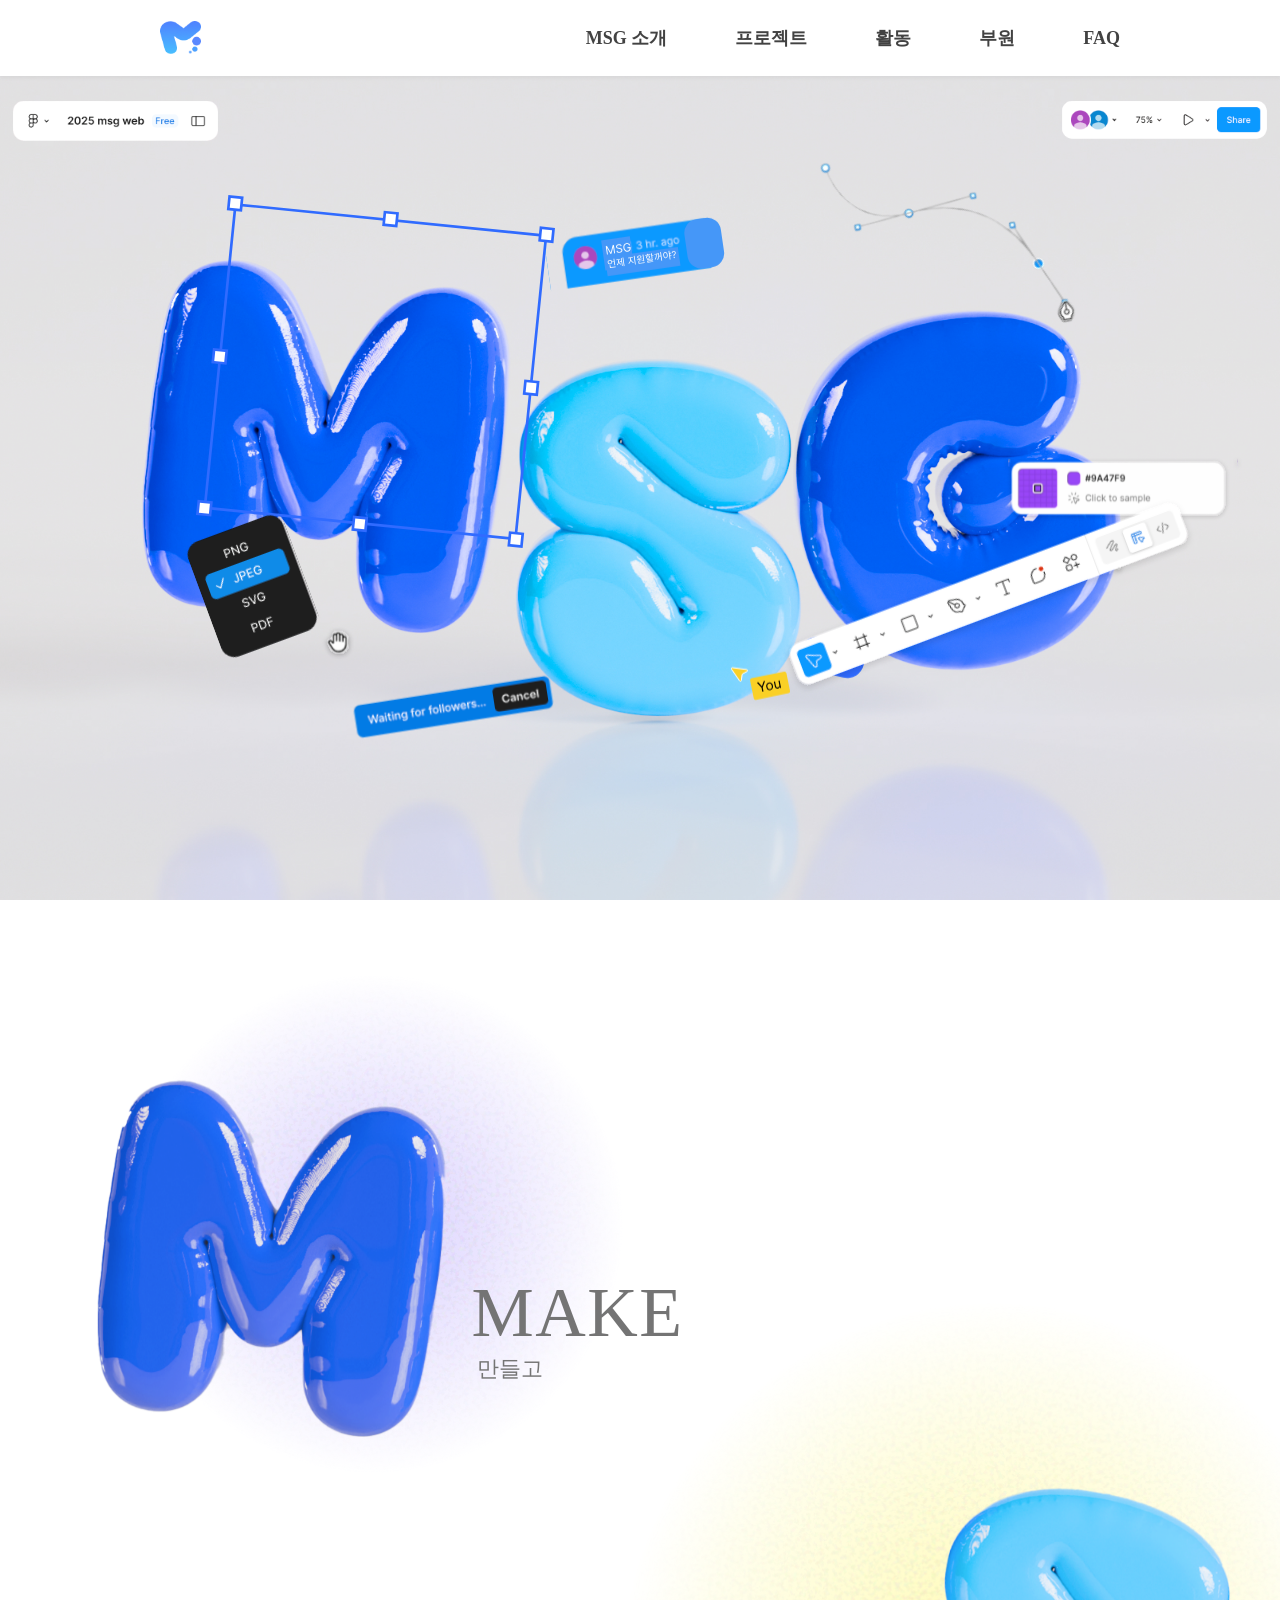
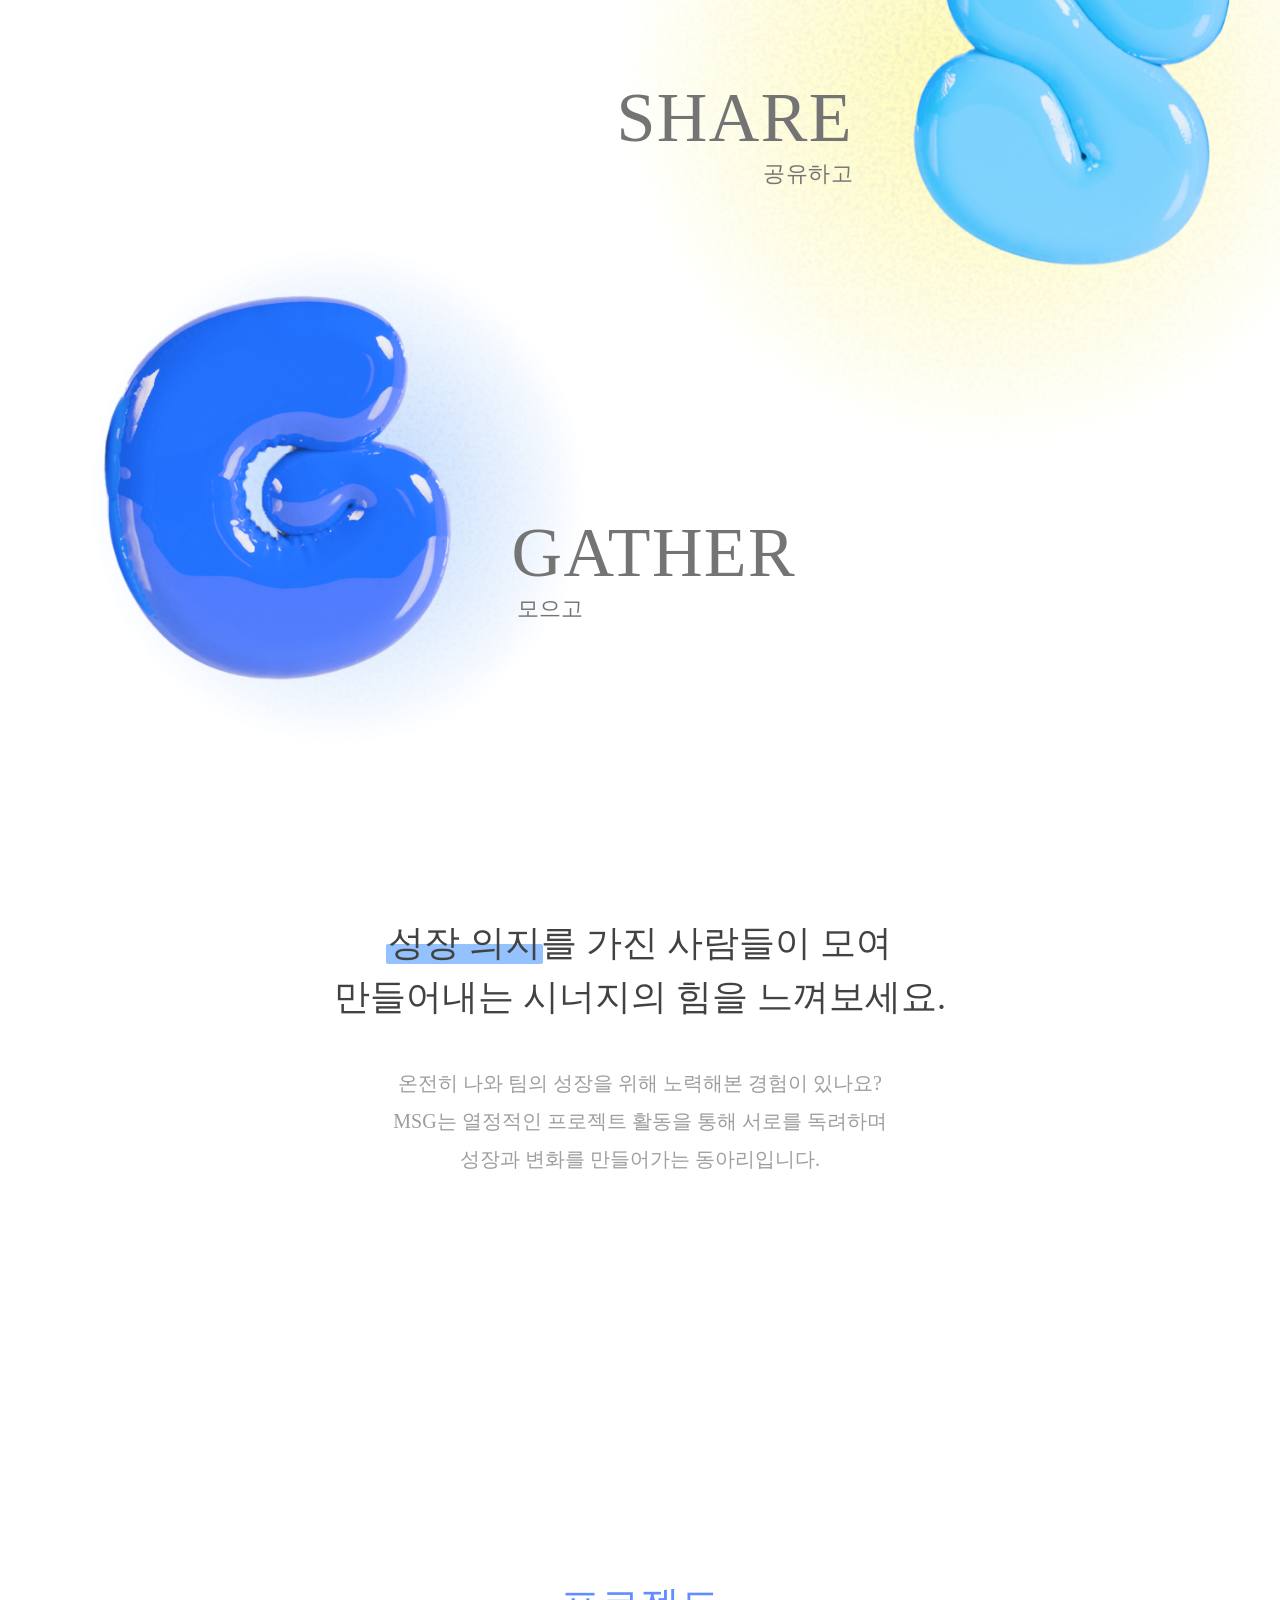
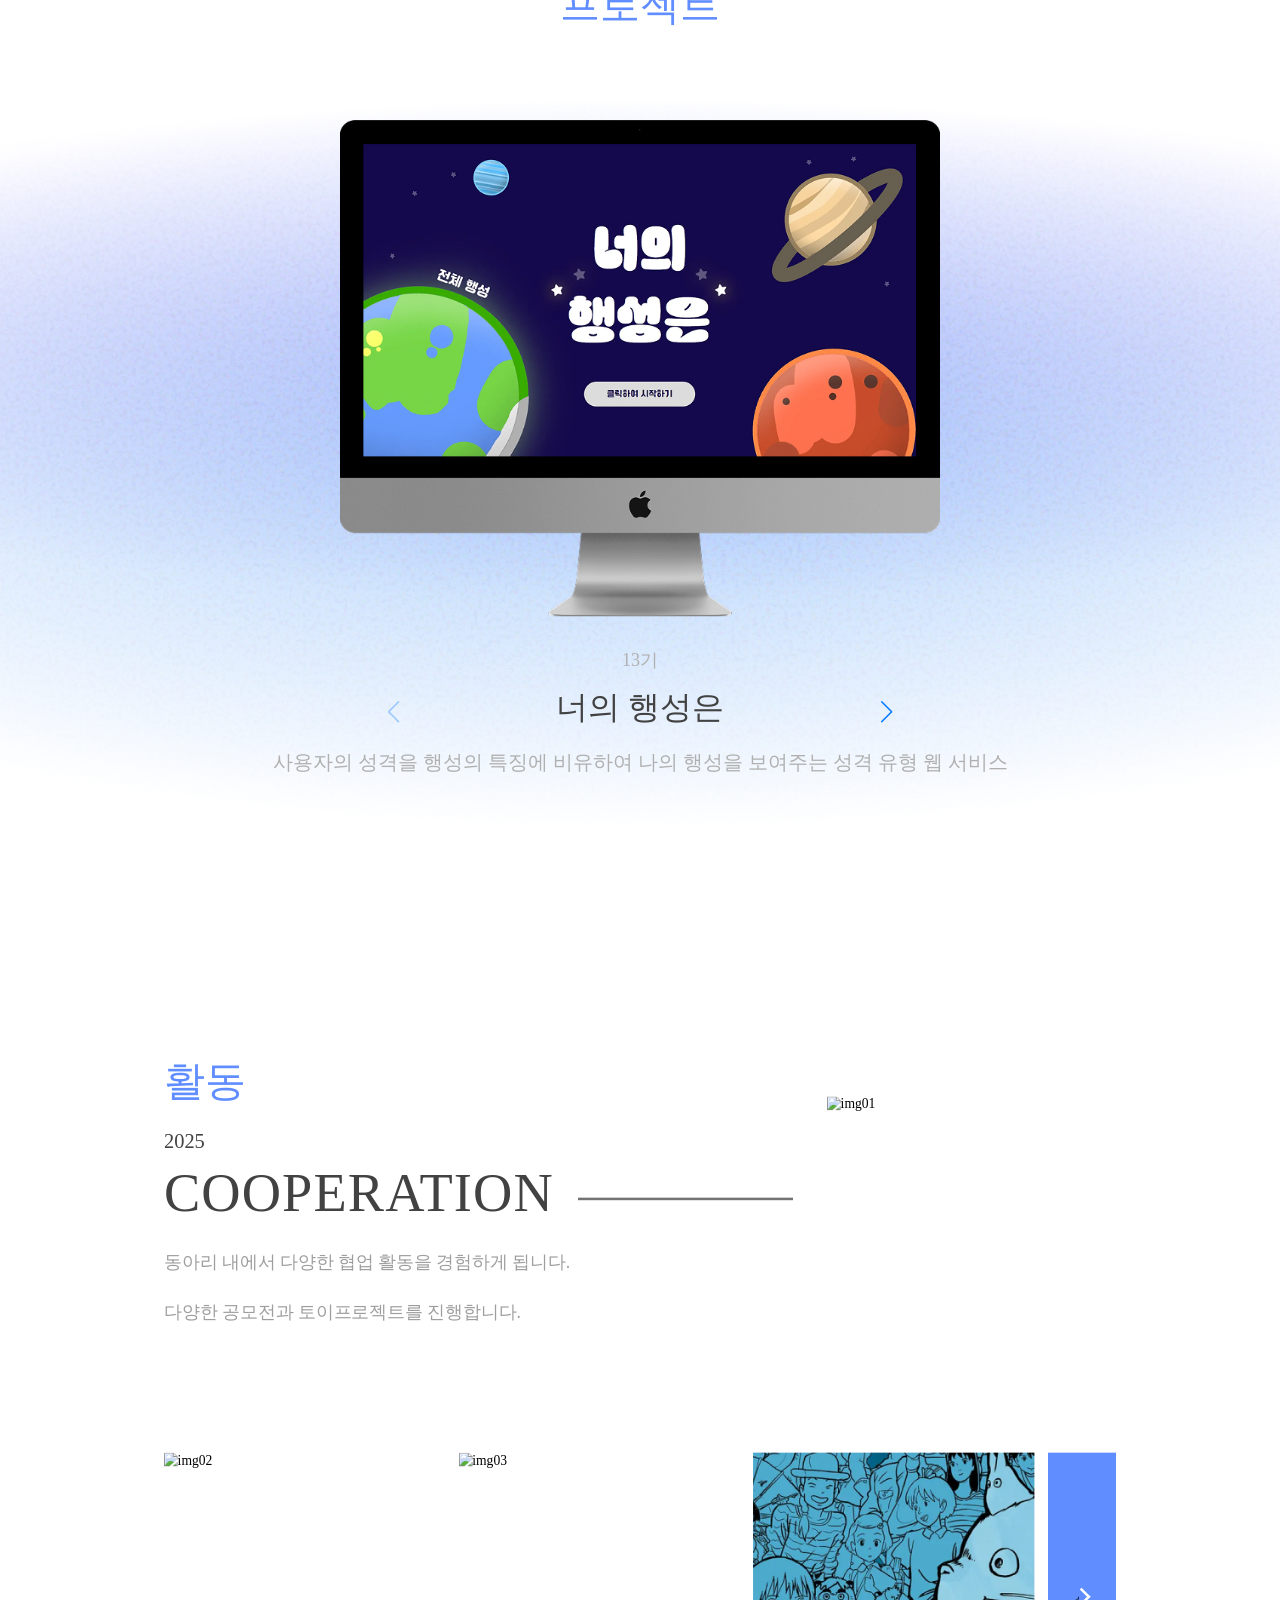
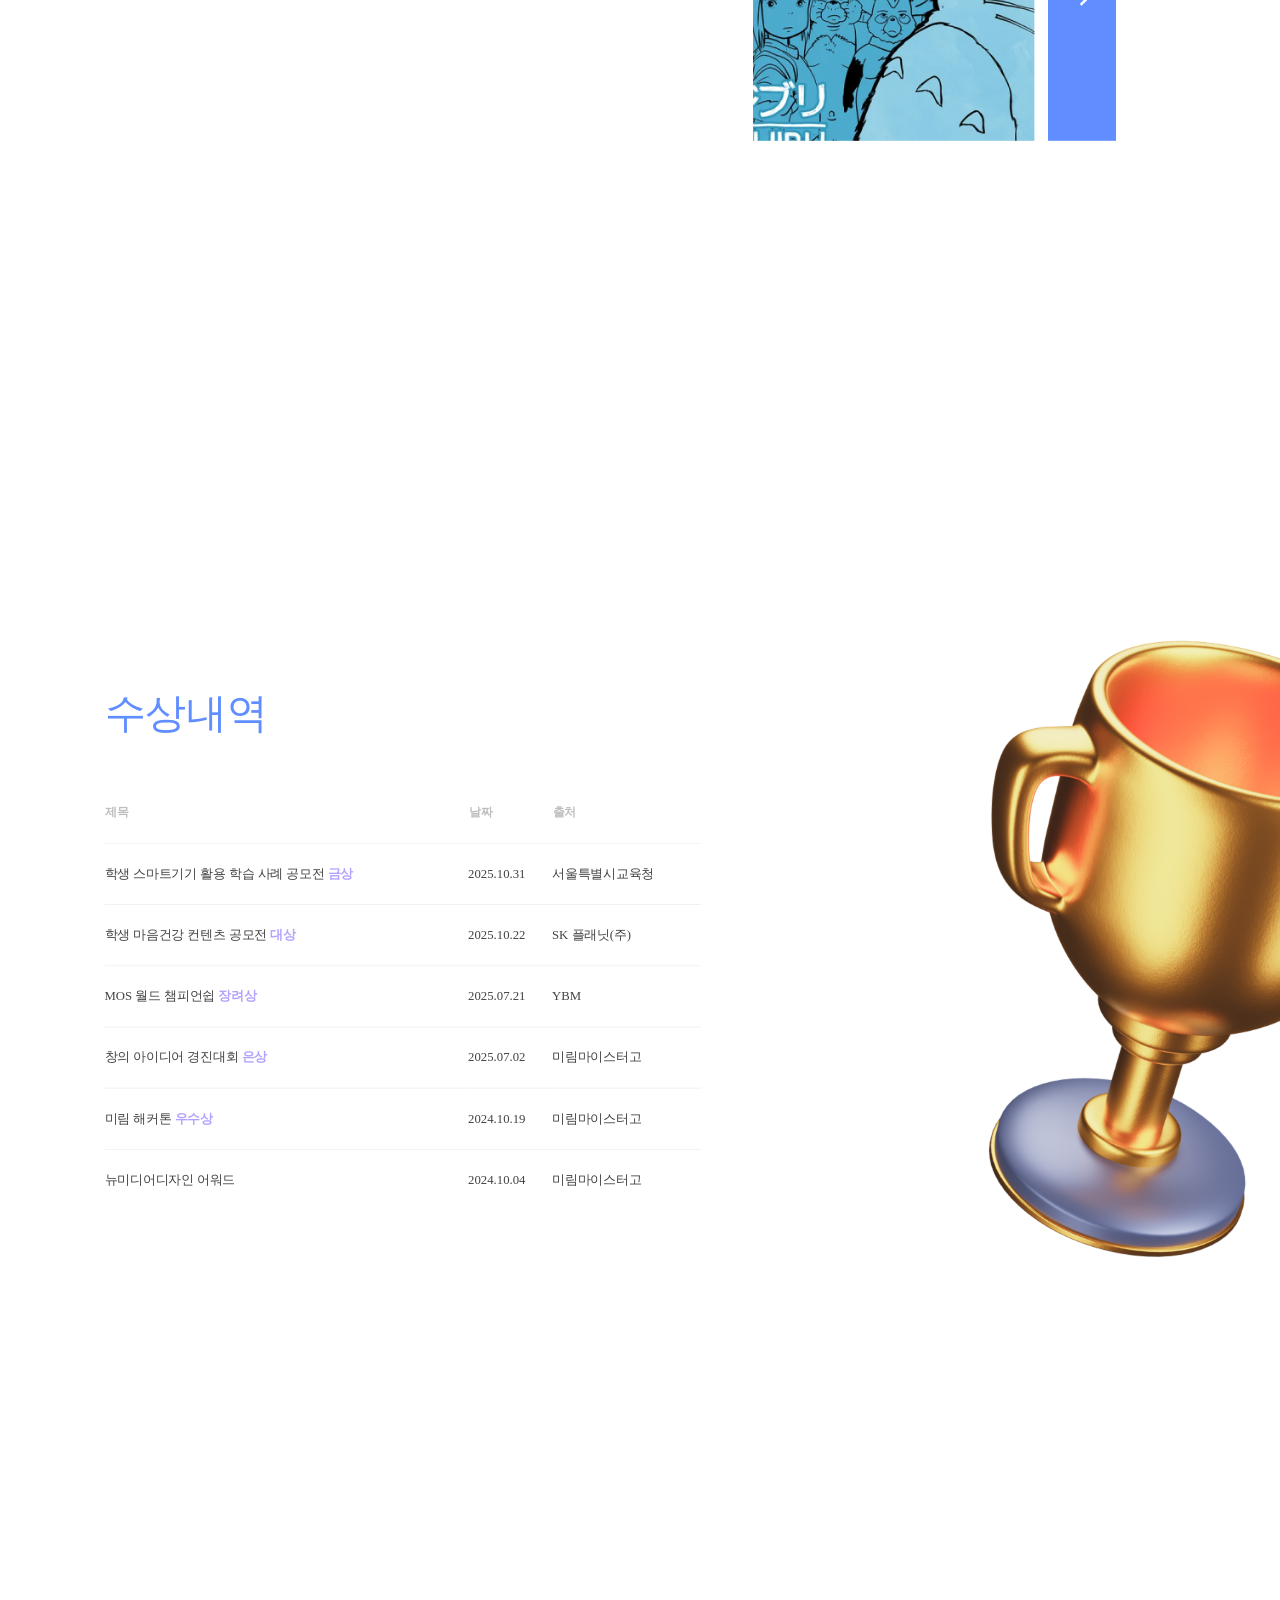
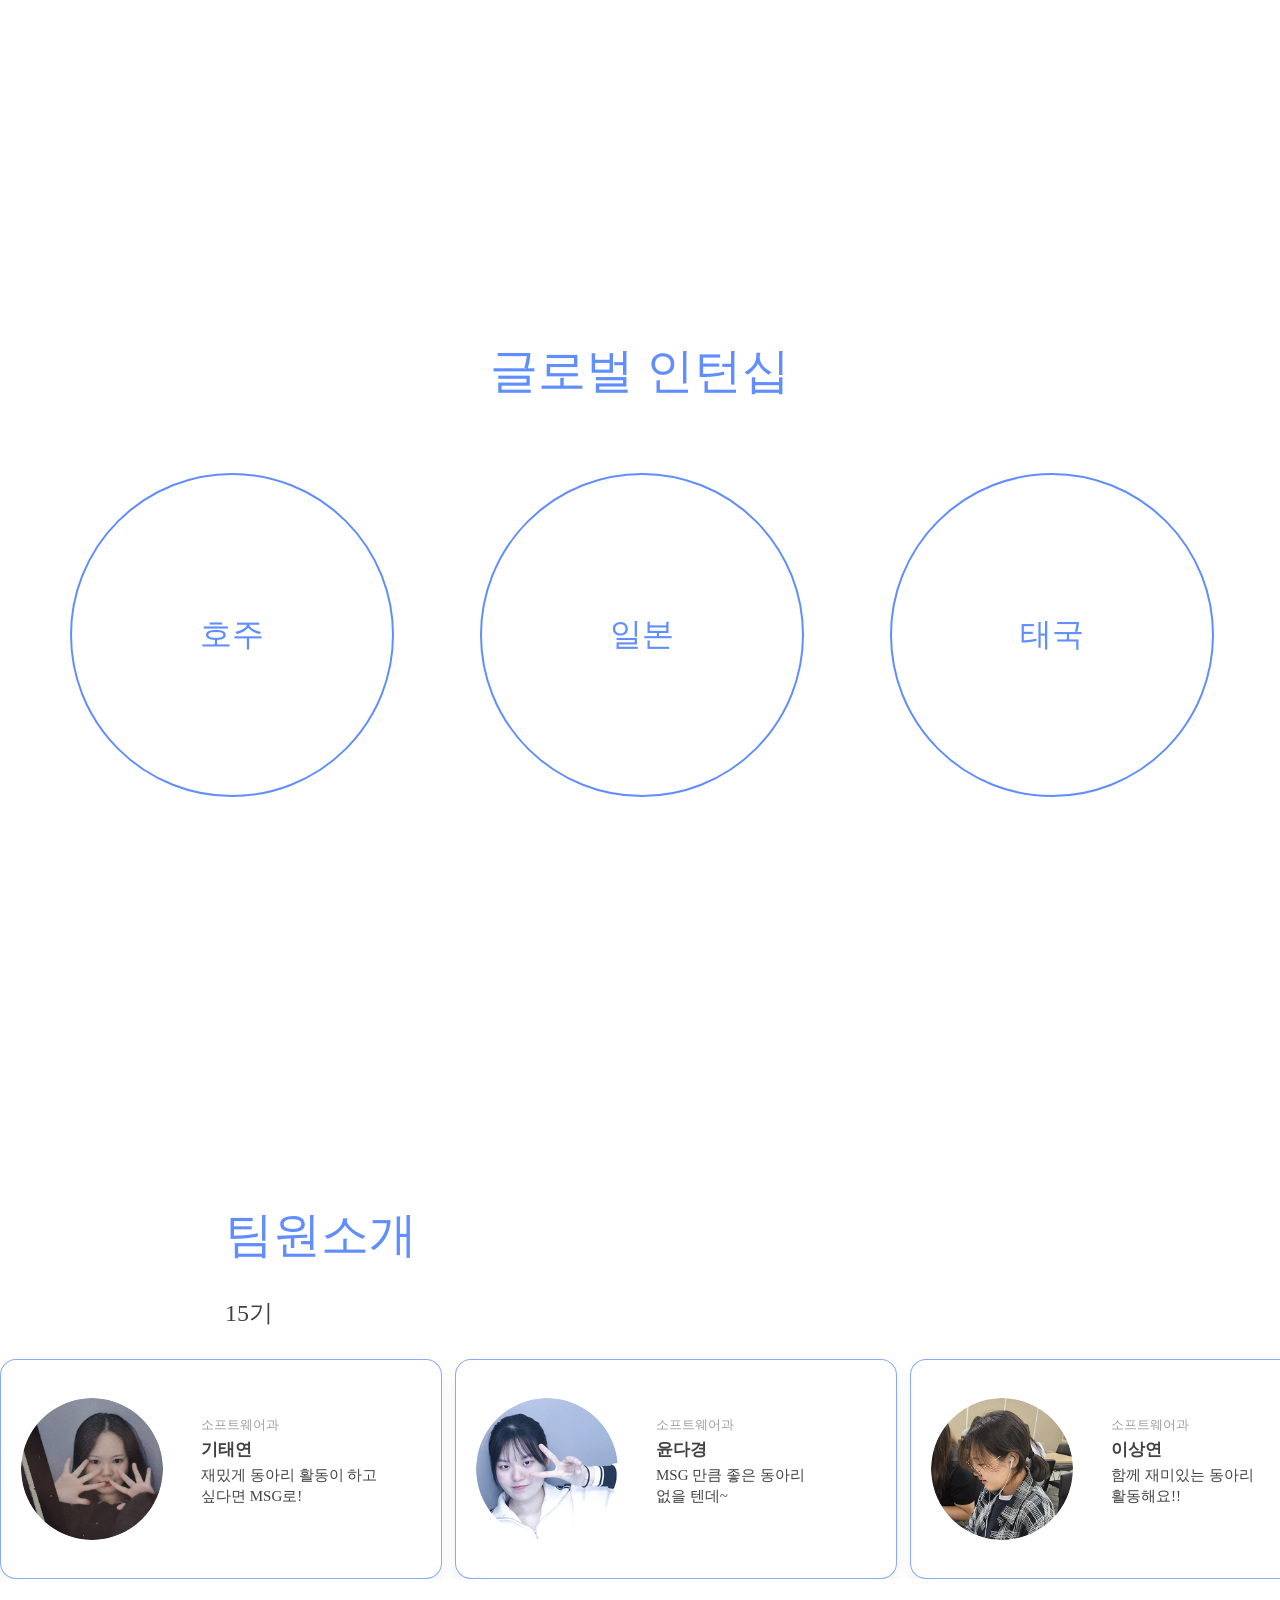
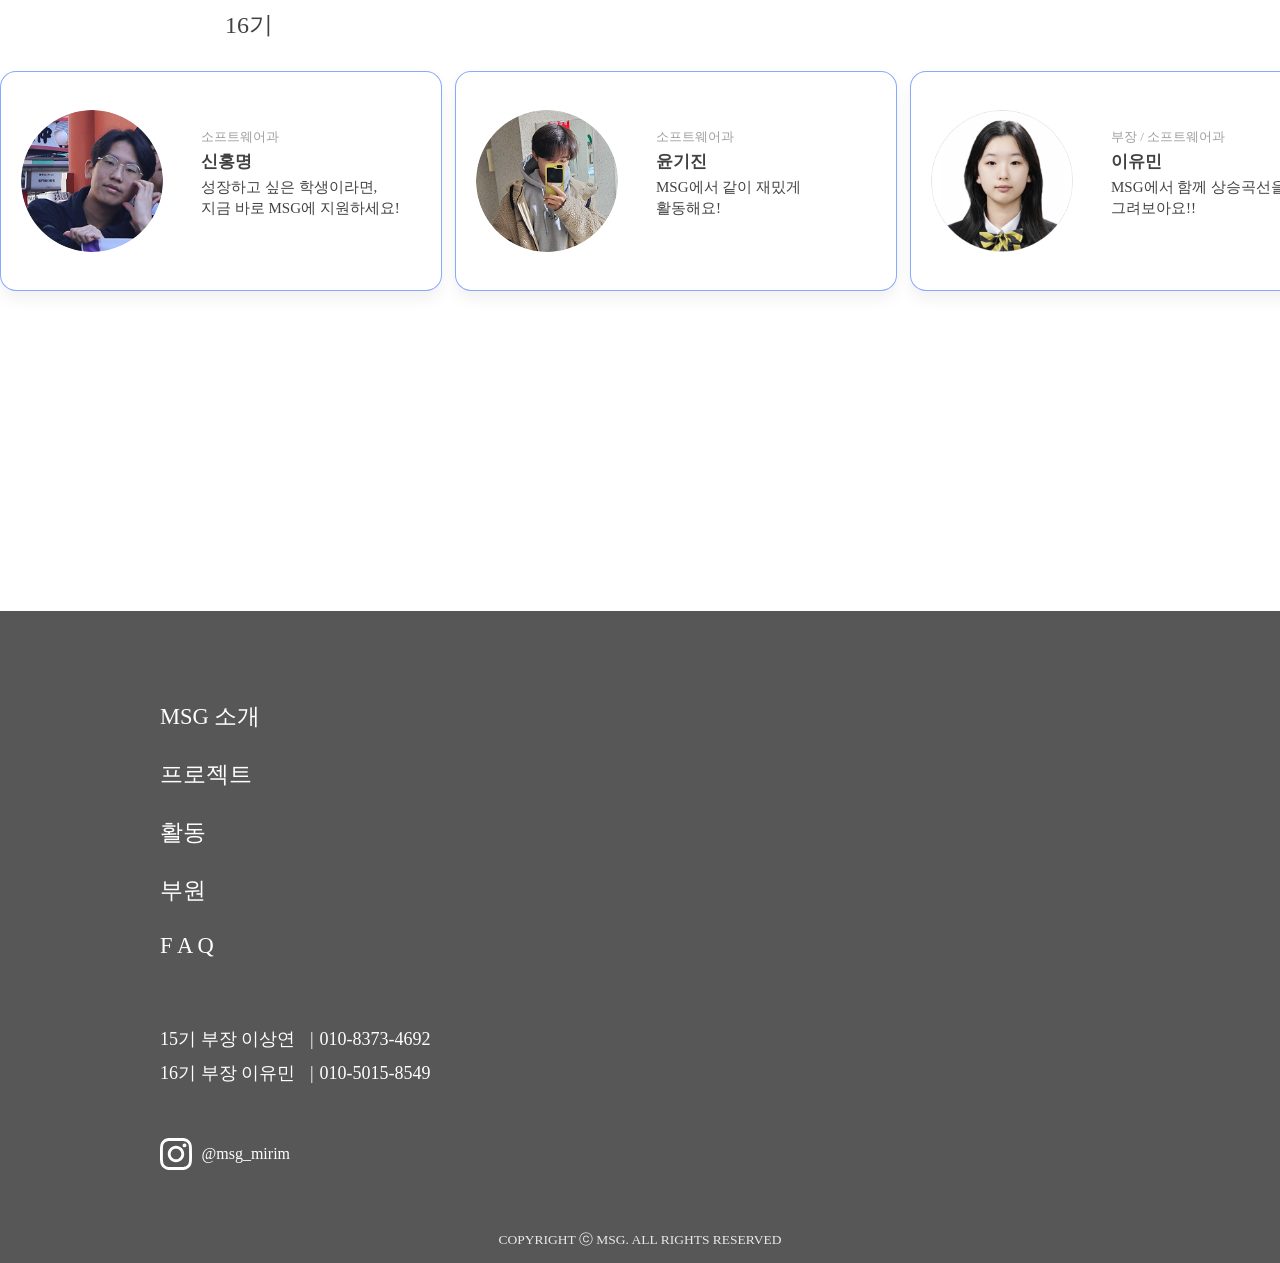
==== index.html @ 33f1981b "이미지 추가" ====
<!DOCTYPE html>
<html lang="ko">
  <head>
    <meta charset="UTF-8" />
    <meta name="viewport" content="width=device-width, initial-scale=1.0" />
    <title>Make Share Gather MSG</title>
    <link rel="shortcut icon" type="image/x-icon" href="./image/logo.svg" />
    <link rel="stylesheet" href="./css/style.css" />
    <link rel="stylesheet" href="./css/index.css" />
    <link rel="stylesheet" href="https://cdn.jsdelivr.net/npm/swiper@11/swiper-bundle.min.css"
/>
  </head>

  <body>
    <!-- header -->
    <header>
      <img src="./image/logo.png" class="header-logo" alt="logo" />

      <button class="menu-toggle">
        <img src="./image/header-button.svg" class="toggle" />
      </button>

      <nav class="nav-menu">
  <ul>
    <li>
      <a href="./index.html" class="header-menu" id="nav-logo-text">MSG 소개</a>
      <a href="#section-project" class="header-menu" id="nav-project">프로젝트</a>
      <a href="#section-activity" class="header-menu" id="nav-activity">활동</a>
      <a href="#section-member" class="header-menu" id="nav-member">부원</a>
      <a href="./FAQ.html" class="header-menu">FAQ</a>
    </li>
  </ul>
</nav>
    </header>

    <div class="menu-page">
      <div class="menu-header" onclick="navigateToPage()">
      <a href="./index.html"><img src="./image/logo.png" class="header-logo" alt="logo" /></a>
      </div>

      <div class="menu-content">
        <a href="./index.html" class="menu-item">MSG 소개</a>
        <a href="#section-project" class="menu-item">프로젝트</a>
        <a href="#section-activity" class="menu-item">활동</a>
        <a href="#section-member" class="menu-item">부원</a>
        <a href="./FAQ.html" class="menu-item">FAQ</a>
      </div>

      <div class="menu-footer">
        <div class="support-link" onclick="goToPage()">
          <img src="./image/logo.svg" alt="logo" />
          <p>지원하러 가기</p>
        </div>
      </div>
    </div>

    <!-- <button class="floating" onclick="goToPage()">
      <p>지원하기</p>
    </button> -->

    <main class="main">
      <div class="content-banner">
        <img
          src="./image/index/content-banner.jpg"
          class="banner-img"
          alt="content-banner"
        />
        <img
          src="./image/index/wave1.svg"
          class="banner-04"
          alt="banner-deco"
        />
        <img
          src="./image/index/wave2.svg"
          class="banner-02"
          alt="banner-deco"
        />
        <img
          src="./image/index/wave3.svg"
          class="banner-03"
          alt="banner-deco"
        />

        <img
          src="./image/index/banner-deco-01.svg"
          class="banner-01"
          alt="banner-deco"
        />

        <img
          src="./image/index/banner-deco-06.svg"
          class="banner-06"
          alt="banner-deco"
        />

        <img
          src="./image/index/banner-deco-12.svg"
          class="banner-12"
          alt="banner-deco"
        />
        <img
          src="./image/index/banner-deco-13.svg"
          class="banner-13"
          alt="banner-deco"
        />


        <!-- <img
          src="./image/index/banner-deco-02.png"
          class="banner-02"
          alt="banner-deco"
        />
        <img
          src="./image/index/banner-deco-03.png"
          class="banner-03"
          alt="banner-deco"
        />
        <img
          src="./image/index/banner-deco-04.png"
          class="banner-04"
          alt="banner-deco"
        />
        <img
          src="./image/index/banner-deco-05.png"
          class="banner-05"
          alt="banner-deco"
        />
        <img
          src="./image/index/banner-deco-09.png"
          class="banner-09"
          alt="banner-deco"
        />
        <img
          src="./image/index/banner-deco-10.png"
          class="banner-10"
          alt="banner-deco"
        />
        <img
          src="./image/index/banner-deco-11.png"
          class="banner-11"
          alt="banner-deco"
        /> -->
      </div>
    </main>

    <section class="content-about">
      <div class="about-inner">
        <!-- M — MAKE -->
        <div class="about-item about-item--make">
          <div class="about-circle"></div>
          <div class="about-logo">
            <img src="./image/index/logo-deco-01.png" alt="M" />
          </div>
          <div class="about-text">
            <span class="word-en">MAKE</span>
            <span class="word-ko">만들고</span>
          </div>
        </div>

        <!-- S — SHARE -->
        <div class="about-item about-item--share">
          <div class="about-circle"></div>
          <div class="about-text">
            <span class="word-en">SHARE</span>
            <span class="word-ko">공유하고</span>
          </div>
          <div class="about-logo">
            <img src="./image/index/logo-deco-02.png" alt="S" />
          </div>
        </div>

        <!-- G — GATHER -->
        <div class="about-item about-item--gather">
          <div class="about-circle"></div>
          <div class="about-logo">
            <img src="./image/index/logo-deco-03.png" alt="G" />
          </div>
          <div class="about-text">
            <span class="word-en">GATHER</span>
            <span class="word-ko">모으고</span>
          </div>
        </div>
      </div>
    </section>

    <div class="content-desc">
      <h2>
        <span class="highlight">성장 의지</span>를 가진 사람들이 모여<br />
        만들어내는 시너지의 힘을 느껴보세요.
      </h2>
    
      <p>
        온전히 나와 팀의 성장을 위해 노력해본 경험이 있나요?<br />
        MSG는 열정적인 프로젝트 활동을 통해 서로를 독려하며<br />
        성장과 변화를 만들어가는 동아리입니다.
      </p>
    </div>

    <div class="project-section" id="section-project">

      <div class="project-title">프로젝트</div>
    
      <div class="swiper mySwiper">
    
        <div class="swiper-wrapper">
    
          <!-- 13 -->
          <div class="swiper-slide">
            <img class="img-main" src="./image/project/project13.png">
            <img class="img-side" src="./image/project/13.png">
    
            <div class="swiper-content">
              <div class="slide-grade">13기</div>

              <div class="slide-title">너의 행성은</div>

              <div class="slide-content">
                사용자의 성격을 행성의 특징에 비유하여 나의 행성을 보여주는 성격 유형 웹 서비스
              </div>
            </div>
          </div>

          <!-- 14 -->
          <div class="swiper-slide">
            <img class="img-main" src="./image/project/project14.png">
            <img class="img-side" src="./image/project/14.png">
    
            <div class="swiper-content">
              <div class="slide-grade">14기</div>
              <div class="slide-title">난 너 없이</div>
              <div class="slide-content">
                환승연애 등장인물로 알아보는 나의 연애 유형테스트
              </div>
            </div>
          </div>
    
          <!-- 15 -->
          <div class="swiper-slide">
            <img class="img-main" src="./image/project/project15.png">
            <img class="img-side" src="./image/project/15.png">
    
            <div class="swiper-content">
              <div class="slide-grade">15기</div>

              <div class="slide-title">그대들 어떤 캐릭터처럼 살 것인가</div>

              <div class="slide-content">
                지브리 등장인물로 알아보는 나의 성격유형테스트
              </div>
            </div>
          </div>
    
        </div>
    
        <div class="swiper-button-prev"></div>
        <div class="swiper-button-next"></div>
    
      </div>  
    </div>

    <section class="activity" id="section-activity">
      <div class="activity_wrap">
    
        <!-- LEFT TEXT -->
        <div class="activity_left">
          <div class="activity_label">활동</div>
    
          <div class="activity_year">2025</div>
    
          <div class="activity_titleRow">
            <h2 class="activity_title">IT SHOW</h2>
            <div class="activity_line"></div>
          </div>
    
          <div class="activity_sub">
          </div>
          <div class="activity_desc">
          </div>
        </div>
        <div class="activity_top">
          <img src="" alt="img01" />
        </div>

        <div class="activity_bottom">
          <div class="activity_image1">
            <img src="" alt="img02" />
          </div>
    
          <div class="activity_image2">
            <img src="" alt="img03" />
          </div>
    
          <div class="activity_image3">
            <img src="" alt="img04" />
          </div>

          <button class="activity_next" type="button" aria-label="다음">
            <span class="activity_arrow"></span>
          </button>
        </div>
      </div>
    </section>

    <section class="award-section">
      <div class="award-wrap">
    
        <div class="award-left">
          <div class="reward-title">수상내역</div>
  
          <div class="reward-scrollArea">
            <table class="reward-list">
              <thead>
                <tr>
                  <th>제목</th>
                  <th>날짜</th>
                  <th>출처</th>
                </tr>
              </thead>
              <tbody id="awardTable"></tbody>
            </table>
          </div>
        </div>
    
        <div class="award-right">
          <img class="award-trophy" src="./image/activity/throphy.png" alt="trophy" />
        </div>
    
      </div>
    </section>
    
    <h2 class="global-title">글로벌 인턴십</h2>
    
      <div class="global-row">

        <div class="global-card">
          <div class="global-circle">
            <div class="circle-front">호주</div>
    
            <div class="circle-back">
              <div class="back-small">글로벌 인턴십</div>
              <div class="back-country">호주</div>
              <div class="back-names">
                15기_이상연<br>
                14기_양혜원, 장하영, 탁경민
              </div>
            </div>
          </div>
        </div>

        <div class="global-card">
          <div class="global-circle">
            <div class="circle-front">일본</div>
    
            <div class="circle-back">
              <div class="back-small">글로벌 인턴십</div>
              <div class="back-country">일본</div>
              <div class="back-names">
                15기_주다인
              </div>
            </div>
          </div>
        </div>

        <div class="global-card">
          <div class="global-circle">
            <div class="circle-front">태국</div>
    
            <div class="circle-back">
              <div class="back-small">글로벌 인턴십</div>
              <div class="back-country">태국</div>
              <div class="back-names">
                15기_윤다경, 이상연<br>
                14기_양혜원, 장하영, 탁경민
              </div>
            </div>
          </div>
        </div>
      </div>
    </div>

    <section class="member" id="section-member">
      <h2 class="member-title">팀원소개</h2>
    
      <p class="member-grade">15기</p>

      <div class="member-marquee member-marquee--row1">
        <div class="member-track">
          <article class="member-15th">
            <img class="member-photo" src="./image/member/member01.png" alt="member01" />
            <div class="member-info">
              <div class="member-role">소프트웨어과</div>
              <div class="member-name">기태연</div>
              <p class="member-desc">재밌게 동아리 활동이 하고<br> 싶다면 MSG로!</p>
            </div>
          </article>
    
          <article class="member-15th">
            <img class="member-photo" src="./image/member/member02.png" alt="member02" />
            <div class="member-info">
              <div class="member-role">소프트웨어과</div>
              <div class="member-name">윤다경</div>
              <p class="member-desc">MSG 만큼 좋은 동아리<br> 없을 텐데~</p>
            </div>
          </article>
    
          <article class="member-15th">
            <img class="member-photo" src="./image/member/member03.png" alt="member03" />
            <div class="member-info">
              <div class="member-role">소프트웨어과</div>
              <div class="member-name">이상연</div>
              <p class="member-desc">함께 재미있는 동아리<br> 활동해요!!</p>
            </div>
          </article>
    
          <article class="member-15th">
            <img class="member-photo" src="./image/member/member04.png" alt="member04" />
            <div class="member-info">
              <div class="member-role">소프트웨어과</div>
              <div class="member-name">장시후</div>
              <p class="member-desc">처음이라 막막하다면 와서<br> 같이 동아리 활동합시다</p>
            </div>
          </article>
    
          <article class="member-15th">
            <img class="member-photo" src="./image/member/member05.png" alt="member05" />
            <div class="member-info">
              <div class="member-role">디자인과</div>
              <div class="member-name">주다인</div>
              <p class="member-desc">혼자보단 같이하는게<br> 더 좋잖아요 기다리고있어요</p>
            </div>
          </article>
    
          <article class="member-15th">
            <img class="member-photo" src="./image/member/member06.png" alt="member06" />
            <div class="member-info">
              <div class="member-role">디자인과</div>
              <div class="member-name">이수현</div>
              <p class="member-desc">M : 멋지고 <br> S : 세련되고</p>
              <p class="member-desc">G : 고급진 시간을 보내봐요!</p>
            </div>
          </article>
        </div>
      </div>
    
      <p class="member-grade">16기</p>

      <div class="member-marquee member-marquee--row2">
        <div class="member-track">
          <article class="member-16th">
            <img class="member-photo" src="./image/member/member07.png" alt="member07" />
            <div class="member-info">
              <div class="member-role">소프트웨어과</div>
              <div class="member-name">신홍명</div>
              <p class="member-desc">성장하고 싶은 학생이라면,<br> 지금 바로 MSG에 지원하세요!</p>
            </div>
          </article>

          <article class="member-16th">
            <img class="member-photo" src="./image/member/member08.png" alt="member08" />
            <div class="member-info">
              <div class="member-role">소프트웨어과</div>
              <div class="member-name">윤기진</div>
              <p class="member-desc">MSG에서 같이 재밌게<br> 활동해요!</p>
            </div>
          </article>
    
          <article class="member-16th">
            <img class="member-photo" src="./image/member/member09.png" alt="member09" />
            <div class="member-info">
              <div class="member-role">부장 / 소프트웨어과</div>
              <div class="member-name">이유민</div>
              <p class="member-desc">MSG에서 함께 상승곡선을<br> 그려보아요!!</p>
            </div>
          </article>
    
          <article class="member-16th">
            <img class="member-photo" src="./image/member/member10.png" alt="member10" />
            <div class="member-info">
              <div class="member-role">차장 / 디자인과</div>
              <div class="member-name">강지윤</div>
              <p class="member-desc">학교생활의 꽃은 동아리죠~<br> 저희랑 같이 성장하고 재밌게</p>
              <p class="member-desc">활동 하실분~?</p>
            </div>
          </article>
    
          <article class="member-16th">
            <img class="member-photo" src="./image/member/member11.png" alt="member11" />
            <div class="member-info">
              <div class="member-role">디자인과</div>
              <div class="member-name">이연경</div>
              <p class="member-desc">같이 재밌게 놀면서<br> 활동할 사람??</p>
            </div>
          </article>
        </div>
      </div>  
    </section>
    <!-- footer -->
    <footer>
      <div class="footer-menu">
        <ul>
          <li>
            <a href="./index.html" class="footer-menu-item">MSG 소개</a>
            <a href="./project.html" class="footer-menu-item">프로젝트</a>
            <a href="./activity.html" class="footer-menu-item">활동</a>
            <a href="./member.html" class="footer-menu-item">부원</a>
            <a href="./FAQ.html" class="footer-menu-item">F A Q</a>
          </li>
        </ul>
      </div>
      <div class="footer-connect">
        <a class="president" href="https://www.instagram.com/slee_0115/"
          >15기 부장 이상연</a
        >010-8373-4692
        <br />
        <a class="president" href="https://www.instagram.com/minn__nnii/"
          >16기 부장 이유민</a
        >010-5015-8549
      </div>
      <div class="footer-instagram">
        <img src="./image/instagram.svg" alt="인스타그램" />
        <a href="https://www.instagram.com/msg_mirim/">@msg_mirim</a>
      </div>
      <div class="footer-copyright">COPYRIGHT ⓒ MSG. ALL RIGHTS RESERVED</div>
    </footer>

    <script src="https://cdn.jsdelivr.net/npm/swiper@11/swiper-bundle.min.js"></script>
    <script src="./js/index.js"></script>
    <script src="./js/site-nav.js"></script>
  </body>
</html>
---- css/style.css ----
/* 모두가 공통으로 import 해야하는 기초 세팅 파일 */

@import url('font.css');

:root {
    /* 변수를 사용할 때는 var(--main-color); 이렇게 사용 */
    --main-font: 'Pretendard';
    --main-font-weight: 400;

    --main-color-01: #608DFF;
    --main-color-02: #4BA2FF;
    --main-color-03: #47BEFF;

    --black-color-01: #424242;
    --black-color-02: #575757;
    --gray-color-01: #747474;
    --gray-color-02: #9E9E9E;
    --gray-color-03: #C4C4C4;

    /* 헤더 높이 */
    --header-height: 8.43vh;

    /* 기본 한 페이지 높이 */
    --page-height: calc(100vh - var(--header-height));
    
    /* 헤더 요소 크기 */
    --header-logo-width: 4.5vh;
    --header-font-size: 2vh;

    /* 기본 패딩 크기 */
    --basic-padding: 12.5vw;
    --mobile-padding: 10vw
}

* {
    margin: 0;
    padding: 0;
    /* 폰트 전역설정 완료 */
    font-family: var(--main-font);
    font-weight: var(--main-font-weight);
}

body {
    min-height: 100vh;
    padding-top: var(--header-height);
    font-family: var(--main-font);
    font-weight: var(--main-font-weight);
}  

a { 
    color: #fff;
    font-weight: 500;
    text-decoration-line: none; 
}
li { list-style: none; }

/* header */
header {
    position: fixed;
    top: 0; left: 0; right: 0;
    height: var(--header-height);
    display: flex;
    align-items: center;
    justify-content: space-between;
    padding: 0 var(--basic-padding);
    background-color: #fff;
    box-shadow: 0 2px 3px rgba(117, 117, 117, 0.08);
    z-index: 55;
}

header .header-logo { width: var(--header-logo-width); }

header .header-menu {
    color: var(--black-color-01);
    font-size: var(--header-font-size);
    font-weight: 600;
    margin-left: 5vw;
}
header ul>li>a:hover {
    color: var(--main-color-01);
    font-weight: 700;
}

.menu-toggle {
    display: none;
    background: none;
    border: none;
    cursor: pointer;
    width: 4vh;
}
.toggle {
    display: block;
    width: 4vh;
}

/* 메뉴 페이지 */
.menu-page {
    position: fixed;
    top: 0;
    right: -100%;
    width: 100%;    height: 100%;
    background-color: white;
    transition: right 0.4s ease;
    z-index: 60;
    display: flex;
    flex-direction: column;
    text-align: center;
    padding-top: 3vh;
}
.menu-page.active {
    right: 0;
}

.menu-header { margin: 10vh 0; }
.menu-header img { width: 19vh; }

.menu-item {
    display: block;
    color: var(--black-color-01);
    font-size: 3vh;
    font-weight: 500;
    padding: 2vh;
}

.menu-footer {
    display: flex;
    justify-content: center;
    margin: 3vh;
}
.support-link {
    border: 2px solid #fff;
    border-radius: 50px;
    box-shadow: 1px 3px rgba(117, 117, 117, 0.08);

    display: flex;
    align-items: center;
    justify-content: space-between;
    padding: 2.5vh 4vh;
}
.support-link img {
    width: 4vh;
    margin-right: 3vw;
}
.support-link p {
    color: var(--main-color-01);
    font-size: 2.2vh;
    font-weight: 500;
}

/* footer */
footer {
    color: #fff;
    background-color: var(--black-color-02);
    padding: 0 var(--basic-padding);
}

.footer-menu { padding: 7vh 0; }
.footer-menu a {
    display: block;
    margin-top: 3vh;
    font-size: 2.5vh;
}

.footer-connect { font-size: 2vh; }
.footer-connect .president {
    display: inline-block;
    margin: 5px 0;
}
.footer-connect .president::after {
    content: '|';
    padding: 0 6px 0 15px;
}

.footer-instagram {
    display: flex;
    align-items: center;
    margin: 3em 0;
}
.footer-instagram img {
    width: 3.5vh;
    margin-right: 10px;
}

.footer-copyright {
    font-size: 1.5vh;
    text-align: center;
    padding: 1em 0;
    opacity: 0.87;
}

/* floating button */
.floating {
    position: fixed;
    top: 20vh;  right: 12vh;
    border: 2px solid #fff;
    border-radius: 50px;
    box-shadow: 0 2px rgba(117, 117, 117, 0.08);
    background-color: rgba(255, 255, 255, 0.5);

    display: flex;
    align-items: center;
    justify-content: space-between;
    padding: 2.3vh 1.2vw;
    z-index: 50;

    /* 기존 깜빡임 애니메이션 제거: 호버 시에만 색 변화가 일어나도록 수정 */
    animation: none;

    cursor: pointer;
}
.floating-logo {
    width: 1.5vw;
    margin-right: 0.6vw;
}
.floating p {
    color: var(--main-color-01);
    font-size: 0.9vw;
    font-weight: 500;
}
.bg-wrapper { 
    position: absolute; 
    top: 0;
    left: 0; 
    width: 100%; 
    height: 100%; 
    z-index: 1; 
    overflow: hidden; 
} 

@keyframes blink {
    0% {
        opacity: 1;
    }
    50% {
        opacity: 0.6;
    }
    100% {
        opacity: 1;
    }
}

/* 태블릿 및 모바일 버전 */
@media screen and (max-width: 768px) {
    .nav-menu {
        display: none;
    }
    .menu-toggle {
        display: block;
    }

    .floating {
        display: none;
    }

    a { font-weight: 400; }

    .footer-menu { padding: 3vh 0; }
    .footer-menu a {
        font-size: 2vh;
        margin-top: 1.5vh;
    }
    .footer-connect { font-size: 1.4vh; }
    .footer-connect .president::after { 
        padding: 0 6px 0 10px; 
    }
    .footer-instagram { 
        font-size: 1.5vh;
        margin: 3vh 0; 
    }
    .footer-instagram img { 
        width: 2vh;
        margin-right: 1.5vw;
    }
    .footer-copyright { font-size: 1vh; }
}
---- css/index.css ----
.main {
    min-height: 100vh;
    padding: 0 var(--basic-padding);
    overflow-x: hidden;
}

img {
  -webkit-user-drag: none;
    user-select: none;
  -moz-user-select: none;
  -webkit-user-select: none;
  -ms-user-select: none;
}

/* 스무스 스크롤 전역 적용 */
html {
  scroll-behavior: smooth;
}

/* 헤더 높이만큼 오프셋 (섹션이 헤더에 가리지 않게) */
#section-project,
#section-activity,
#section-member {
  scroll-margin-top: var(--header-height);
}

/* 화살표 버튼 텍스트 추가 */
.activity_arrow::after {
  content: "›";
}

.body {
  overflow-x: hidden;
}

.content-banner {
    height: var(--page-height);
    margin: 0 calc(-1 * var(--basic-padding));
    position: relative;
    overflow: hidden;
}
  
  .banner-img {
    position: absolute;
    inset: 0;
    width: 100%;
    height: 100%;
    object-fit: cover;
    z-index: 0;
}  

/* .floating {
    width: 150px;
    height: 150px;
    border-radius: 50%;
    opacity: 0.9;
    background-color: #a3c2ff;
    display: flex;
    align-items: center;
    justify-content: center;
    border: none;
    outline: none;
    transition: background-color 0.2s;
}

.floating:hover {
    opacity: 1;
    background-color: #608DFF;
}

.floating p {
    margin: 0;
    color: white;
    font-size: 21px;
} */

.content-banner .banner-04,
.content-banner .banner-02,
.content-banner .banner-03 {
    position: absolute;
    pointer-events: none;
    z-index: 1;
    top: 9%;
    left: 14%;
    width: 33%;
    will-change: transform;
}

.content-banner .banner-04 {
  top: 47%;
  left: 27%;
  width: 70%;
}

.content-banner .banner-02 {
  top: 54%;
  left: 24%;
  width: 65%;
}

.content-banner .banner-03 {
  top: 15%;
  left: 14%;
  width: 80%;
}

.content-banner .banner-01,
.content-banner .banner-06,
.content-banner .banner-12,
.content-banner .banner-13{
    position: absolute;
    pointer-events: none;
    top: 67%;
    left: 60%;
    width: 8%;
    z-index: 0;
}

.content-banner .banner-01 {
  top: 14.5%;
  left: 15.35%;
  width: 28%;
}

.content-banner .banner-06 {
  top: 1%;
  left: 60%;
  width: 30%;
}

.content-banner .banner-12 {
  top: 3%;
  left: 1%;
  width: 16%;
}

.content-banner .banner-13 {
  top: 3%;
  left: 83%;
  width: 16%;
}

.content-about {
    position: relative;
    width: 100%;
    padding: 120px 0 140px;
    overflow: hidden;
    background: #fff;
}

  .about-inner {
    position: relative;
    width: 100%;
    max-width: 860px;
    margin: 0 auto;
    display: flex;
    flex-direction: column;
    gap: 0;
}

  .about-item {
    position: relative;
    display: flex;
    align-items: center;
    width: 100%;
    height: 320px;
}

  /* M — 좌측 */
  .about-item--make {
    justify-content: flex-start;
    padding-left: 6%;
}

  /* S — 우측 */
  .about-item--share {
    justify-content: flex-end;
    padding-right: 6%;
    margin-top: -60px;
}

  /* G — 좌측 */
  .about-item--gather {
    justify-content: flex-start;
    padding-left: 6%;
    margin-top: -60px;
}

  /* ---- 빛번짐 원형 데코 ---- */
  .about-circle {
    position: absolute;
    border-radius: 50%;
    pointer-events: none;
    z-index: 0;
}

  /* M 뒤 — deco-circle-01 (보라) */
  .about-item--make .about-circle {
    width: 500px;
    height: 500px;
    background: url('/image/index/deco-circle-01.png') center / cover no-repeat;
    top: 40%;
    left: 18%;
    transform: translate(-50%, -50%);
}

  /* S 뒤 — deco-circle-02 (노랑) */
  .about-item--share .about-circle {
    width: 750px;
    height: 750px;
    background: url('/image/index/deco-circle-02.png') center / cover no-repeat;
    top: 50%;
    right: 14%;
    left: auto;
    transform: translate(50%, -50%);
}

  /* G 뒤 — deco-circle-03 (파랑) */
  .about-item--gather .about-circle {
    width: 500px;
    height: 500px;
    background: url('/image/index/deco-circle-03.png') center / cover no-repeat;
    top: 50%;
    left: 14%;
    transform: translate(-50%, -50%);
}

  /* ---- 3D 글자 이미지 ---- */
  .about-logo {
    position: relative;
    z-index: 1;
    flex-shrink: 0;
}

  .about-logo img {
    display: block;
    width: 350px;
    height: auto;
    will-change: transform;
}

/* S — 우측 */
.about-item--share {
    justify-content: flex-end;
    margin-top: 100px;  /* 여기 조정 */
}

/* G — 좌측 */
.about-item--gather {
    justify-content: flex-start;
    margin-top: 100px;  /* 여기 조정 */
}

.about-item--share .about-logo img {
    width: 377px;
}

  /* ---- 텍스트 그룹 ---- */
  .about-text {
    font-family: 'GMarketSans';
    position: relative;
    z-index: 1;
    display: flex;
    flex-direction: column;
    gap: 6px;
    margin-left: 28px;
    font-size: 350px;
}

.about-item--make .about-text {
    margin-left: -140px;
    margin-top: 150px;
    margin-right: -160px;
    text-align: left;
}

  /* SHARE 아이템은 텍스트가 글자 왼쪽 */
  .about-item--share .about-text {
    margin-left: 0;
    margin-top: 120px;
    margin-right: -160px;
    text-align: right;
}

  .about-item--gather .about-text {
    margin-left: -100px;
    margin-top: 150px;
    margin-right: 0px;
    text-align: left;
}

  .about-text .word-en {
    font-size: 70px;
    font-weight: 400;
    letter-spacing: 0.02em;
    color: #747474;
    line-height: 1;
}

  .about-text .word-ko {
    font-size: 22px;
    font-weight: 300;
    letter-spacing: 0.02em;
    color: #747474;
    margin-left: 5px;;
}

.content-desc {
  text-align: center;
  margin-top: 120px;
}

.content-desc h2 {
  font-family: 'GMarketSans';
  font-size: 36px;
  font-weight: 500;
  line-height: 1.5;
  color: #424242;
  margin-bottom: 40px;
}

.content-desc p {
  font-family: 'Pretendard';
  font-size: 20px;
  line-height: 1.9;
  color: #9e9e9e;
}

.highlight {
  position: relative;
  display: inline-block;
  z-index: 0;
  font-weight: inherit; 

}

.highlight::after {
  content: "";
  position: absolute;
  left: -2px;
  right: -2px;
  bottom: 6px;
  height: 0.55em;
  background: #93C2FF;
  z-index: -1;
  border-radius: 2px;

  width: 0;
  transition: width 1.2s ease;
}

.highlight.active::after {
  width: calc(100% + 4px); /* ✅ 왼쪽 -2px + 오른쪽 -2px 보정 */
}

.project-title {
  margin-top: 400px;
  font-family: 'GMarketSans';
  font-weight: 500;
  font-size: 40px;
  color: #608DFF;
  display: flex;
  align-items: center;
  justify-content: center;
}

.project-section {
  overflow: hidden;
  background-image: url('/image/activity/Group\ 483.png'); /* ✅ 실제 경로로 변경 */
  background-position: center 75%;
  background-repeat: no-repeat;
}

.swiper {
  width: 100%;
  height: 100%;
  margin-top: 9.5vh;
  margin-bottom: 25vh;
  overflow: hidden;
}

.swiper-wrapper {
  align-items: center;
}

.swiper-slide {
  display: flex;
  justify-content: center;
  align-items: center;
  transform: none !important;
}

.img-main {
  width: 600px;
  height: 500px;
  object-fit: contain;

  position: relative;
  left: 50%;
  transform: translateX(-50%);
}

.img-side {
  position: absolute;
  width: 560px;
  height: 320px;
  object-fit: cover;
  border-radius: 10px;

  top: 50%;
  transform: translateY(-50%);
  opacity: 0;

  transition: opacity 0.35s ease;
  pointer-events: none;
}


.swiper-slide-active {
  z-index: 3;
}

.swiper-slide-active .img-main {
  opacity: 1;
}

.swiper-slide-active .img-side {
  opacity: 0;
}

.swiper-slide-prev,
.swiper-slide-next {
  z-index: 1;
}

.swiper-slide-prev .img-main,
.swiper-slide-next .img-main {
  opacity: 0;
}

.swiper-slide-prev .img-side,
.swiper-slide-next .img-side {
  opacity: 0.55;
}

.swiper-slide-prev .img-side {
  left: -520px;   /* 왼쪽 슬라이드 → 왼쪽에 표시 */
}

.swiper-slide-next .img-side {
  left: 520px;    /* 오른쪽 슬라이드 → 오른쪽에 표시 (right 대신 left 사용) */
}

.swiper-content {
  font-family: 'GMarketSans';
  margin-top: 26px;
  text-align: center;
  position: static;
}

.swiper-slide .slide-grade,
.swiper-slide .slide-title {
  display: none;
}

.swiper-slide-active .slide-grade,
.swiper-slide-active .slide-title {
  display: block;
}

.swiper-slide:not(.swiper-slide-active) .slide-content {
  display: none;
}


/* 텍스트 스타일 */
.slide-grade {
  color: #b0b0b0;
  font-weight: 500;
  font-size: 18px;
  margin-bottom: 14px;
}

.slide-title {
  color: #424242;
  font-weight: 500;
  font-size: 32px;
  margin-bottom: 16px;
}

.slide-content {
  color: #b0b0b0;
  font-weight: 300;
  font-size: 20px;
  white-space: nowrap;      /* 한 줄 유지 */
  line-height: 1.6;
  display: flex; 
  align-items: center; 
  justify-content: center;
}

.swiper-button-prev,
.swiper-button-next {
  top: auto !important;
  bottom: 44px !important;
  width: 19px;
  height: 38px;
  color: #608DFF;
  z-index: 5;
}

.swiper-button-prev {
  left: calc(50% - 260px) !important;
}

.swiper-button-next {
  right: calc(50% - 260px) !important;
}

.swiper-button-prev::after,
.swiper-button-next::after {
  font-size: 22px !important;
  font-weight: 1;
}

.activity {
  width: 100%;
  padding: 60px 0 80px;
  background: #fff;
  transform: scale(0.85);
  transform-origin: top center;
}

.activity_wrap {
  width: 100%;
  max-width: 1440px;
  margin: 0 auto;
  padding: 0 80px;
  box-sizing: border-box;

  display: grid;
  grid-template-columns: 1fr 340px;  /* ✅ 오른쪽 고정 너비 */
  grid-template-rows: auto auto;
  column-gap: 40px;
  row-gap: 30px;
}

.activity_left{
  grid-column: 1 / 2;
  grid-row: 1 / 2;
}

.activity_label{
  font-family: 'GMarketSans';
  font-size: 48px;
  font-weight: 500;
  color: #608DFF;
  margin-bottom: 26px;
}

.activity_year{
  font-family: 'GMarketSans';
  font-size: 24px;
  font-weight: 400;
  color: #424242;
  margin-bottom: 10px;
}

.activity_titleRow{
  display: flex;
  align-items: center;
  gap: 28px;
  margin-bottom: 14px;
}

.activity_title{
  font-family: 'GMarketSans';
  font-size: 64px;
  font-weight: 400;
  color: #424242;
  letter-spacing: 0.02em;
  margin: 0;
}

.activity_line{
  flex: 1;
  height: 3px;
  background: #000000;
  opacity: 0.55;
  transform: translateY(6px);
}

.activity_sub {
  font-family: 'Pretendard';
  font-size: 21px;
  font-weight: 300;
  color: #9e9e9e;
  margin-bottom: 30px;
  margin-top: 30px;
}

.activity_desc {
  font-family: 'Pretendard';
  font-size: 21px;
  font-weight: 300;
  color: #9e9e9e;
}


.activity_top {
  grid-column: 2 / 3;
  grid-row: 1 / 2;
  display: flex;
  justify-content: flex-end;
  align-items: flex-start; /* ✅ 위에 붙게 */
}

.activity_top img {
  width: 100%;
  height: 339px;
  object-fit: cover;
  margin-right: 0;
  margin-top: 50px;
}

.activity_bottom {
  grid-column: 1 / 3;      /* ✅ 전체 너비 */
  grid-row: 2 / 3;

  display: grid;
  grid-template-columns: 1fr 1fr 1fr 80px;
  gap: 16px;
  align-items: stretch;
}

.activity_bottom img {
  width: 100%;
  height: 339px;
  object-fit: cover;
  margin-left: 0;
  margin-top: 50px;
}

.activity_next {
  border: none;
  background: #608DFF;
  cursor: pointer;
  display: flex;
  align-items: center;
  justify-content: center;
  width: 100%;
  height: 339px;
  margin-top: 50px;
}

.activity_arrow {
  display: block;
  width: 12px;
  height: 12px;
  border-top: 3px solid #fff;
  border-right: 3px solid #fff;
  transform: rotate(45deg);
}

/* ===== SECTION ===== */
.award-section{
  width: 100%;
  background: #fff;
  padding: 60px 0 80px;
  transform: scale(0.85);
  transform-origin: top center;
}

.award-wrap{
  width: 100%;
  max-width: 1200px;
  margin: 0 auto;

  display: grid;
  grid-template-columns: 1.2fr 0.8fr;
  gap: 60px;
  align-items: start;
}

/* ===== LEFT ===== */
.award-left{
  padding-top: 30px;
  margin-left: -30px;
}

.reward-title{
  font-family: 'GMarketSans';
  font-weight: 400;
  font-size: 48px;
  color: #608DFF;
  margin-top: 300px;
  margin-bottom: 50px;
  left: -100px;
}

/* ✅ 진짜 스크롤 박스 */
.reward-scrollArea{
  height: 500px;          /* 🔥 여기 높이만 네 디자인에 맞게 조절 */
  left: -100px;
  overflow-y: auto;
  padding-right: 12px;    /* 스크롤바랑 내용 겹치지 않게 */

  /* 스크롤이 자연스럽게 */
  overscroll-behavior: contain;
}

/* ===== TABLE ===== */
.reward-list{
  width: 100%;
  border-collapse: collapse;
  font-family: "Pretendard";
}

.reward-list th,
.reward-list td{
  padding: 26px 0;
  text-align: left;
  border-bottom: 1px solid #efefef;
}

.reward-list th{
  font-size: 14px;
  font-weight: 600;
  color: #bdbdbd;
  position: sticky;
  top: 0;
  background: #fff;
  z-index: 2;
}

.reward-list td{
  font-size: 15px;
  color: #424242;
}

.reward-list td a{
  color: #608DFF;
  text-decoration: none;
  font-weight: 600;
  margin-left: 8px;
}

/* ===== RIGHT ===== */
.award-right{
  position: relative;
  min-height: 540px;
}

.award-trophy{
  transform: scale(1);
  position: absolute;
  right: -265px;
  width: 650px;
  height: 850px;


  top: 220px;
  pointer-events: none;
  user-select: none;
}

/* ===== 스크롤바 스타일 (크롬/엣지) ===== */
.reward-scrollArea::-webkit-scrollbar{
  width: 8px;
}

.reward-scrollArea::-webkit-scrollbar-track{
  background: transparent;
}

.reward-scrollArea::-webkit-scrollbar-thumb{
  background: #d6d6d6;
  border-radius: 999px;
}

/* 파이어폭스 */
.reward-scrollArea{
  scrollbar-width: thin;
  scrollbar-color: #d6d6d6 transparent;
}

:root{
  --blue:#608DFF;
}

.global-title{
  margin-top: 500px;
  font-family:'GMarketSans';
  font-size:48px;
  color:#608DFF;
  text-align:center;
  margin-bottom:70px;
}

.global-row{
  position:relative;
  z-index:5;
  max-width: 1200px;
  margin:0 auto;
  display:flex;
  justify-content:center;
  gap:90px;
}

.global-row {
  max-width: 1200px;
  margin:0 auto;
  display:flex;
  justify-content:center;
  gap:90px;
  z-index: 3;
}

/* 카드 */
.global-card{
  width:320px;
  height:320px;
  perspective:1000px;
}

/* 원 */
.global-circle{
  width:100%;
  height:100%;
  border-radius:50%;
  border:2px solid var(--blue);
  position:relative;
  overflow:hidden;
  transition:.35s;
}

/* 앞면 (기본 흰 원) */
.circle-front{
  position:absolute;
  inset:0;
  display:flex;
  align-items:center;
  justify-content:center;

  font-family:'GMarketSans';
  font-size:32px;
  color:var(--blue);

  transition:.3s;
}

/* 뒷면 (파란 내용) */
.circle-back{
  position:absolute;
  inset:0;
  display:flex;
  flex-direction:column;
  align-items:center;
  justify-content:center;

  color:#fff;
  text-align:center;

  opacity:0;
  transform:scale(.9);
  transition:.3s;
}

/* hover 시 원 색 변경 */
.global-circle:hover{
  background:var(--blue);
  border-color:var(--blue);
}

/* hover 시 앞면 숨김 */
.global-circle:hover .circle-front{
  opacity:0;
}

/* hover 시 내용 등장 */
.global-circle:hover .circle-back{
  opacity:1;
  transform:scale(1);
}

/* 텍스트 */
.back-small{
  font-size:14px;
  margin-bottom:10px;
}

.back-country{
  font-size:26px;
  font-weight:600;
  margin-bottom:16px;
}

.back-names{
  font-size:14px;
  line-height:1.8;
}

:root{
  --cardBorder: rgba(96,141,255,.75);
}

/* 섹션 */
.member {
  width: 100%;
  background: #fff;
  padding: 110px 0 120px;
  overflow: hidden; /* ✅ 밖으로 나가는 카드 숨김 */
  transform-origin: top center;
  margin-bottom: -100px;
}

.member-title{
  font-family: 'GMarketSans';
  font-size: 48px;
  font-weight: 500;
  color: #608DFF;
  margin-bottom: 26px;
  margin-left: 225px;
  margin-top: 300px;
}

/* 마퀴(가로 슬라이드) 컨테이너 */
.member-marquee{
  width: 100%;
  overflow: hidden;
}

/* 1줄/2줄 간격 */
.member-marquee--row1{ margin-bottom: 28px; }
.member-marquee--row2{ margin-bottom: 0; }

/* 실제로 움직이는 트랙 */
.member-track{
  display: flex;
  gap: 13px;
  width: max-content;
  will-change: transform;
  animation: memberScroll 28s linear infinite;
}

/* 2번째 줄은 반대 방향 + 약간 느리게 (스크린샷처럼 자연스러움) */
.member-marquee--row2 .member-track{
  animation: memberScrollReverse 34s linear infinite;
}

/* hover하면 멈춤(원하면 삭제 가능) */
.member-marquee:hover .member-track{
  animation-play-state: paused;
}

.member-15th{
  width: 400px;                 /* 약 70% */
  min-height: 184px;            /* 약 70% */
  height: auto; 
  border: 1.6px solid var(--cardBorder);
  border-radius: 16px;
  background: #fff;
  display: grid;
  grid-template-columns: 142px 1fr; /* 사진도 70%로 축소 */
  column-gap: 22px;             /* 32px * 0.7 ≃ 22px */
  align-items: center;
  padding: 17px 20px;           /* 24x28 → 약 17x20 */
  box-shadow: 0 8px 16px rgba(0,0,0,.06); 
}

.member-16th{
  width: 400px;
  min-height: 184px;   /* 약 70% */
  height: auto; 
  border: 1.6px solid var(--cardBorder);
  border-radius: 16px;
  background: #fff;
  display: grid;
  grid-template-columns: 142px 1fr; /* 사진도 축소 */
  column-gap: 22px;
  align-items: center;
  padding: 17px 20px;           /* 카드 안 여백 */
  margin-bottom: 300px;
  box-shadow: 0 8px 16px rgba(0,0,0,.06); 
}

.member-photo{
  width: 142px;   /* 204px × 0.7 */
  height: 142px;
  border-radius: 50%;
  object-fit: cover;
}

.member-info{
  padding-left: 16px;
  padding-bottom: 16px;
}

.member-role{
  font-family: 'Pretendard';
  font-size: 13px; /* 약 70% */
  color: #9e9e9e;
  margin-bottom: 4px;
}

.member-name{
  font-family: 'Pretendard';
  font-size: 17px;    /* 약 70% */
  font-weight: 600;
  color: #424242;
  margin-bottom: 4px;
}

.member-desc{
  font-family: 'Pretendard';
  font-size: 15px; /* 약 70% */
  color: #424242;
  line-height: 1.35;
  margin: 0;
  display: -webkit-box;
  -webkit-line-clamp: 2;      /* 너무 길면 2줄까지만 */
  -webkit-box-orient: vertical;
  overflow: hidden;
}

.member-grade {
  font-family: 'Pretendard';
  font-size: 24px;
  color: #424242;
  margin-top: 30px;
  margin-bottom: 30px;
  margin-left: 225px;
}

@keyframes memberScroll{
  from { transform: translateX(0); }
  to   { transform: translateX(calc(-1 * var(--loopWidth))); }
}

@keyframes memberScrollReverse{
  from { transform: translateX(calc(-1 * var(--loopWidth))); }
  to   { transform: translateX(0); }
}

.member-15th:hover,
.member-16th:hover {
  background: #608DFF;
  box-shadow: 0 10px 22px rgba(96,141,255,.18);
}

.member-15th:hover .member-name,
.member-16th:hover .member-name{
  color:#fff;
}

.member-15th:hover .member-role,
.member-16th:hover .member-role{
  color:#fff;
}

.member-15th:hover .member-desc,
.member-16th:hover .member-desc{
  color:#fff;
}
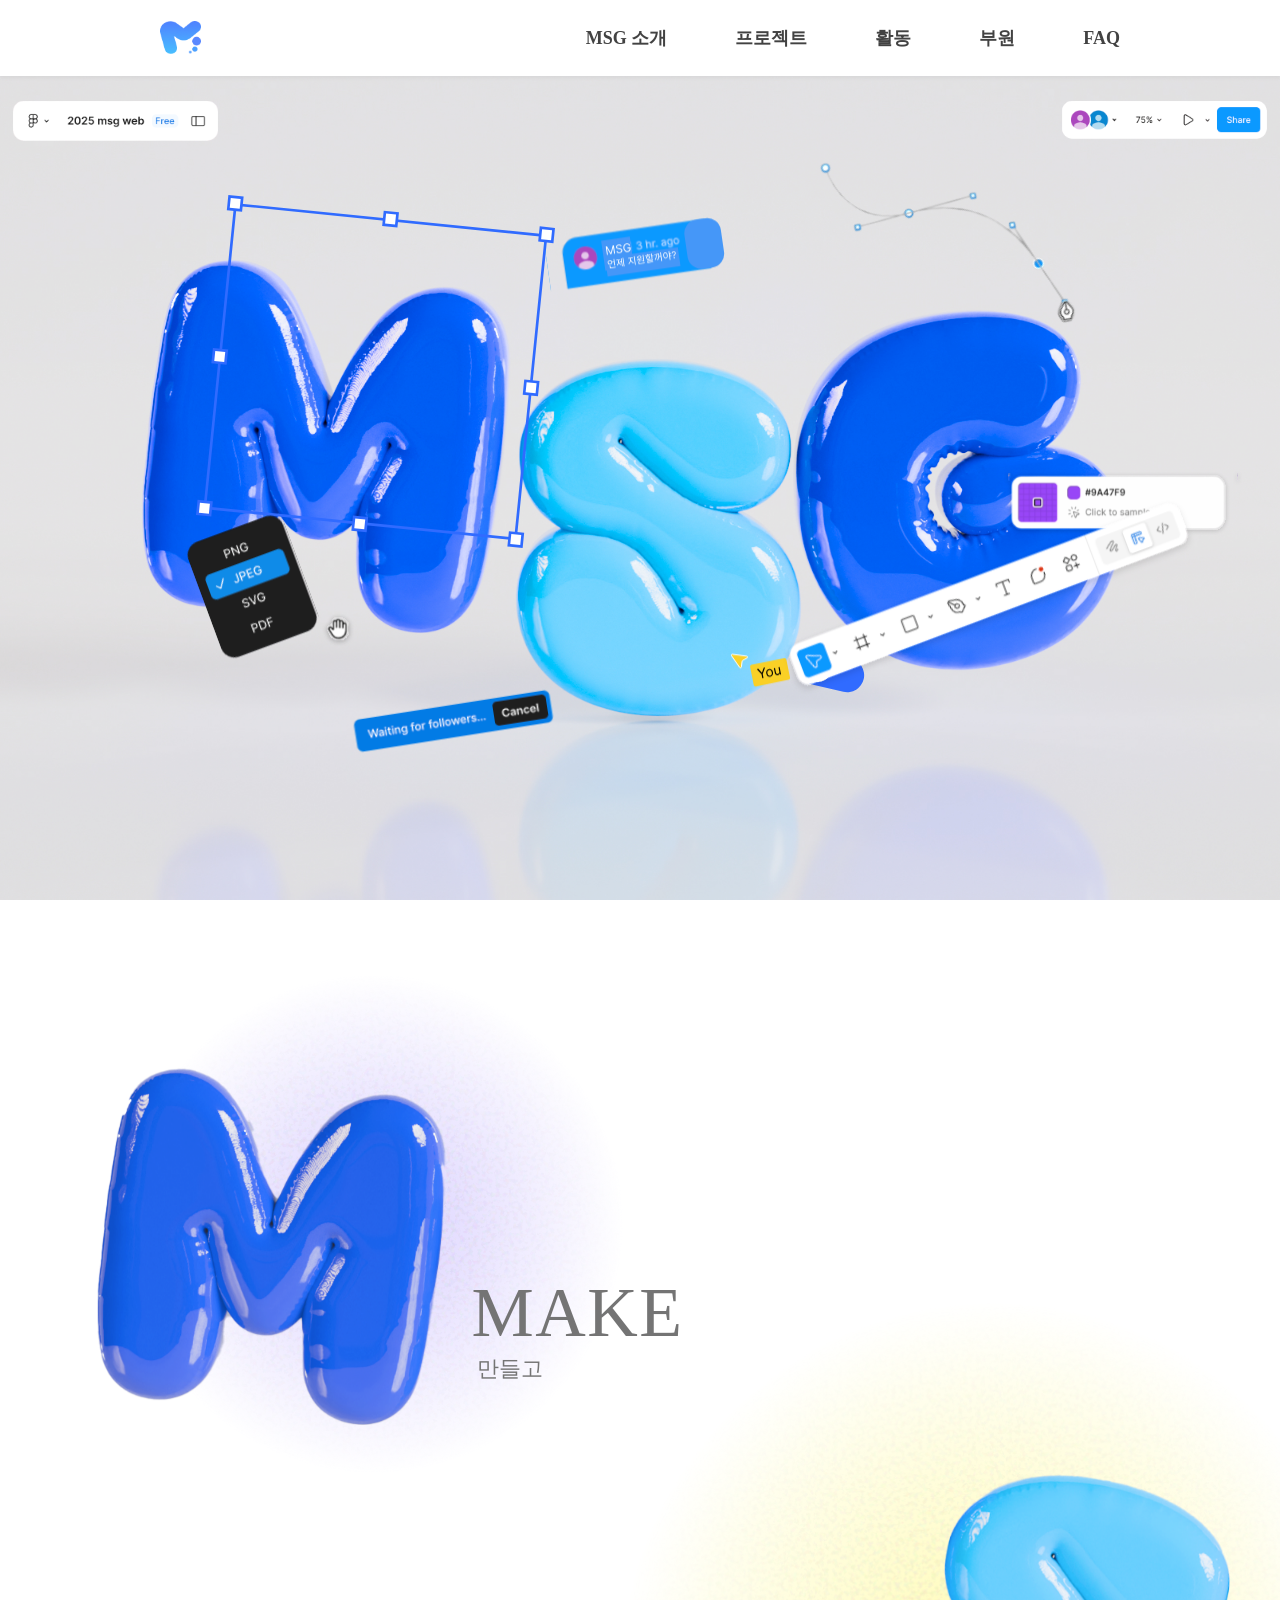
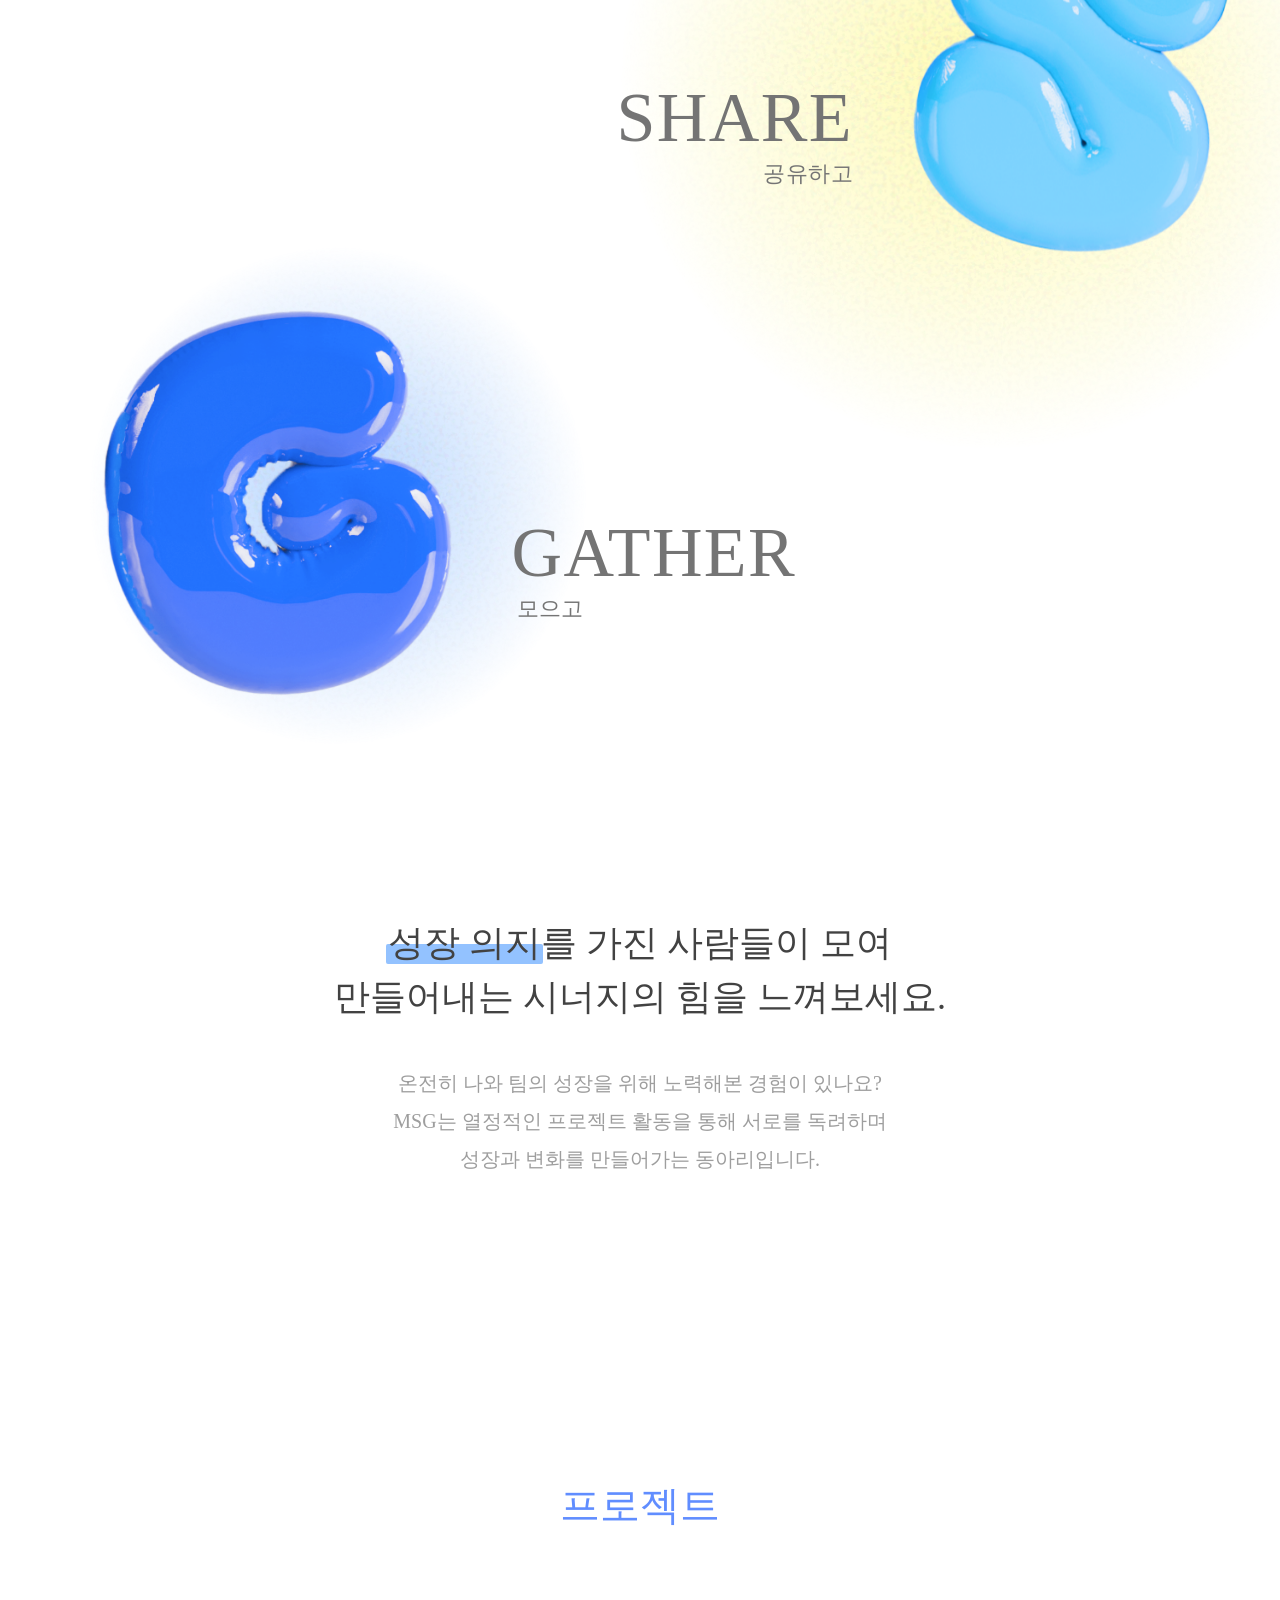
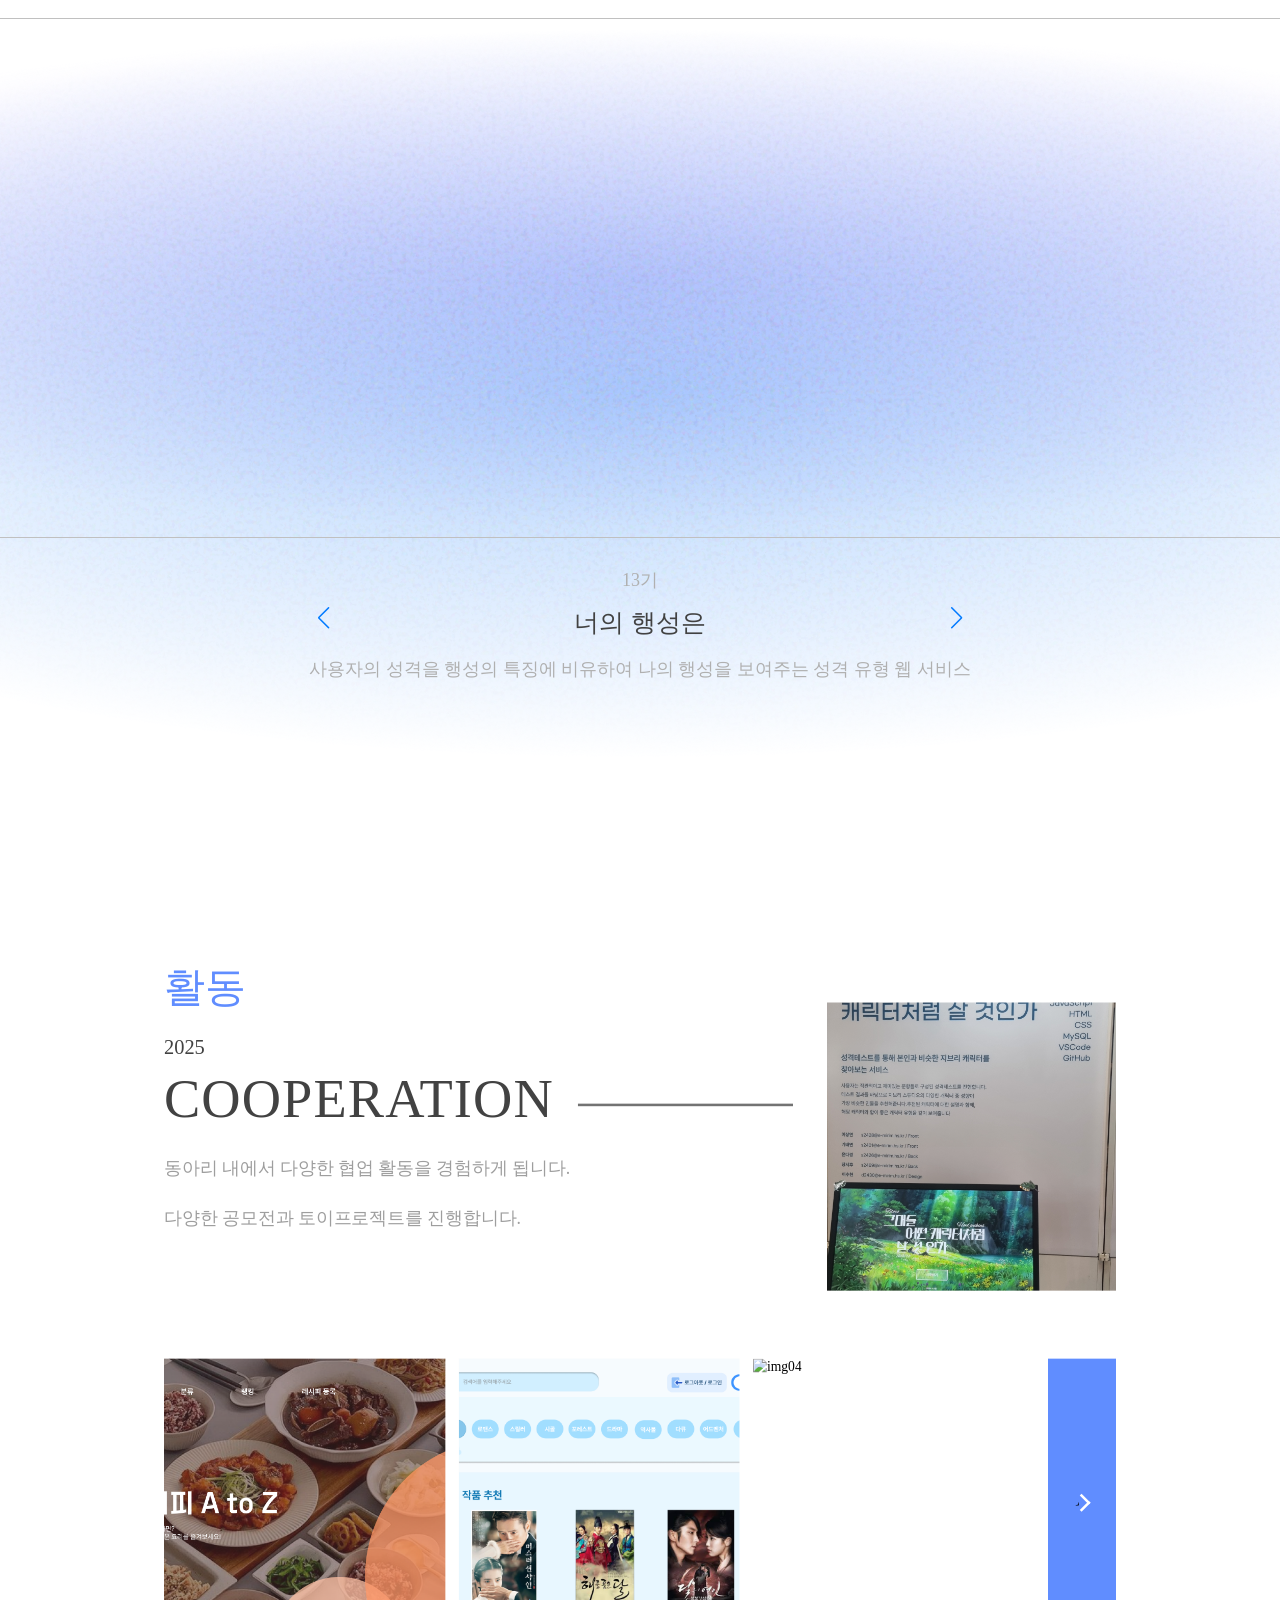
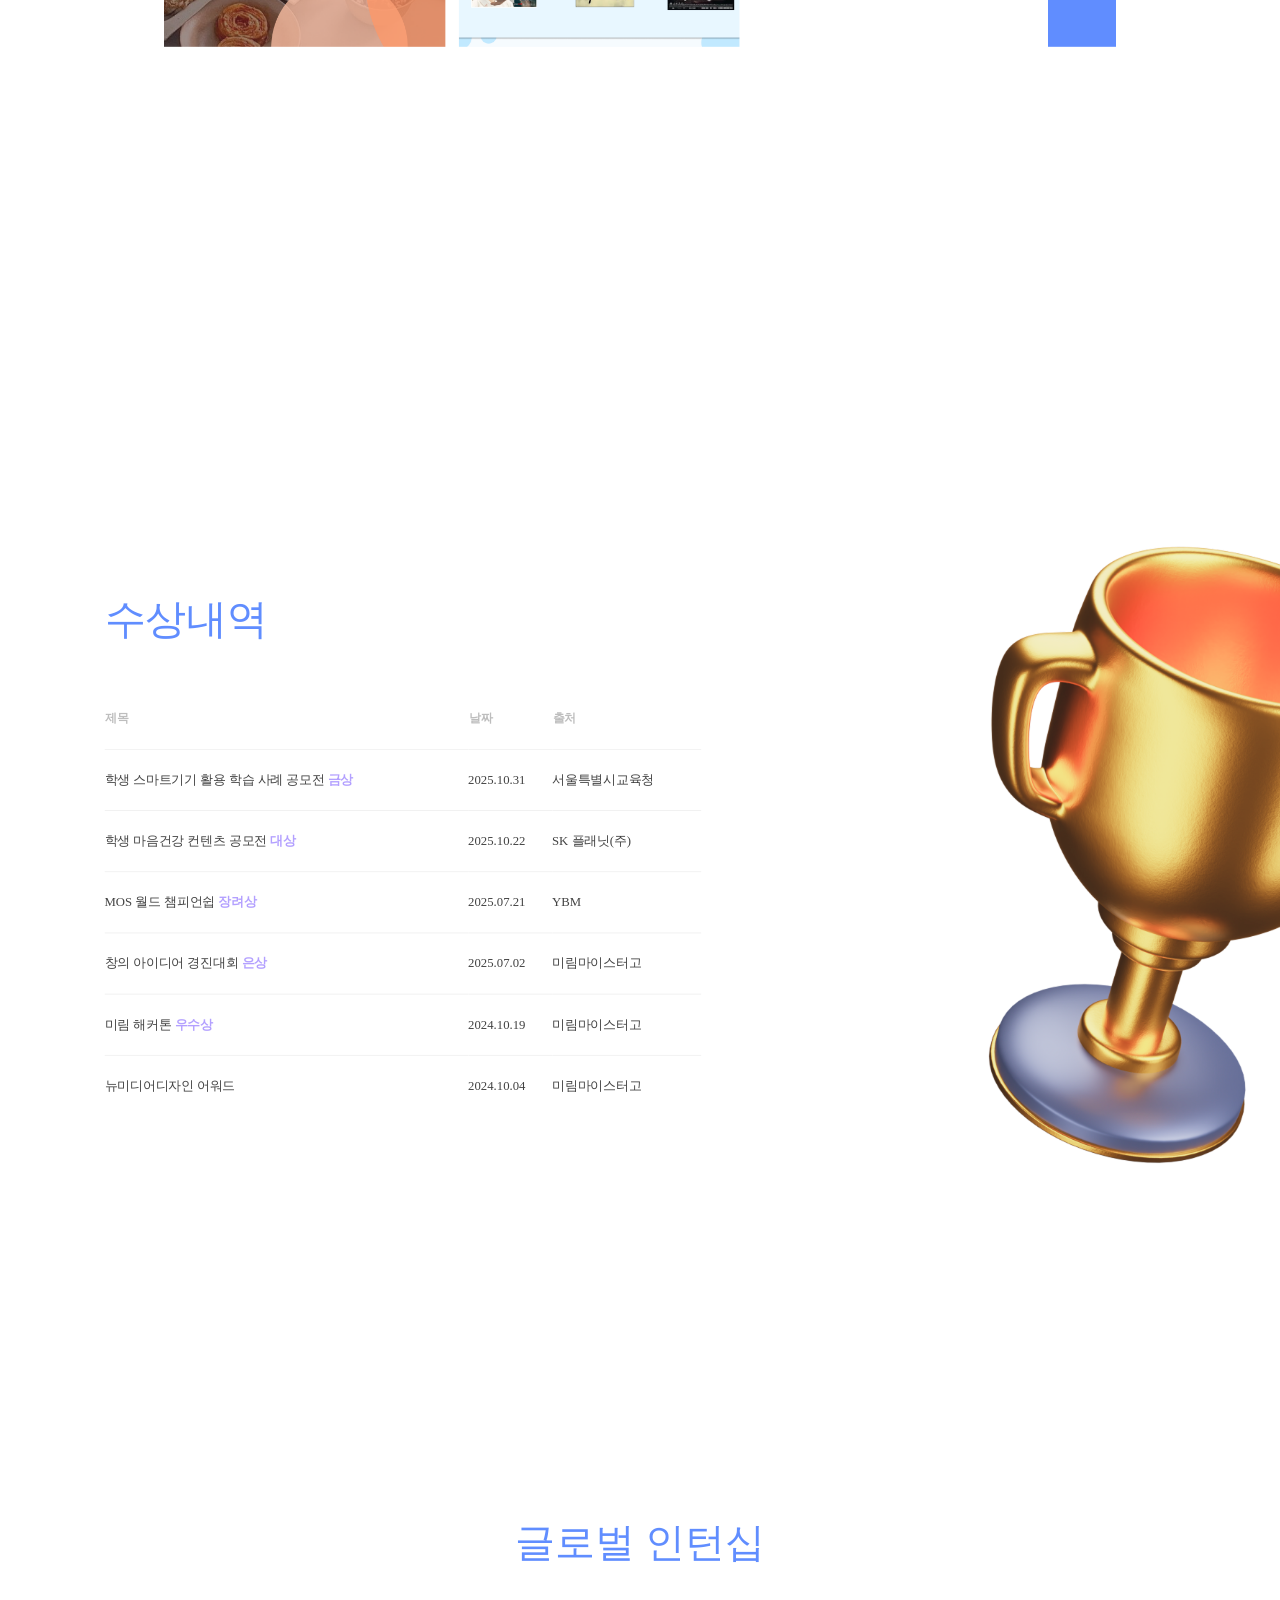
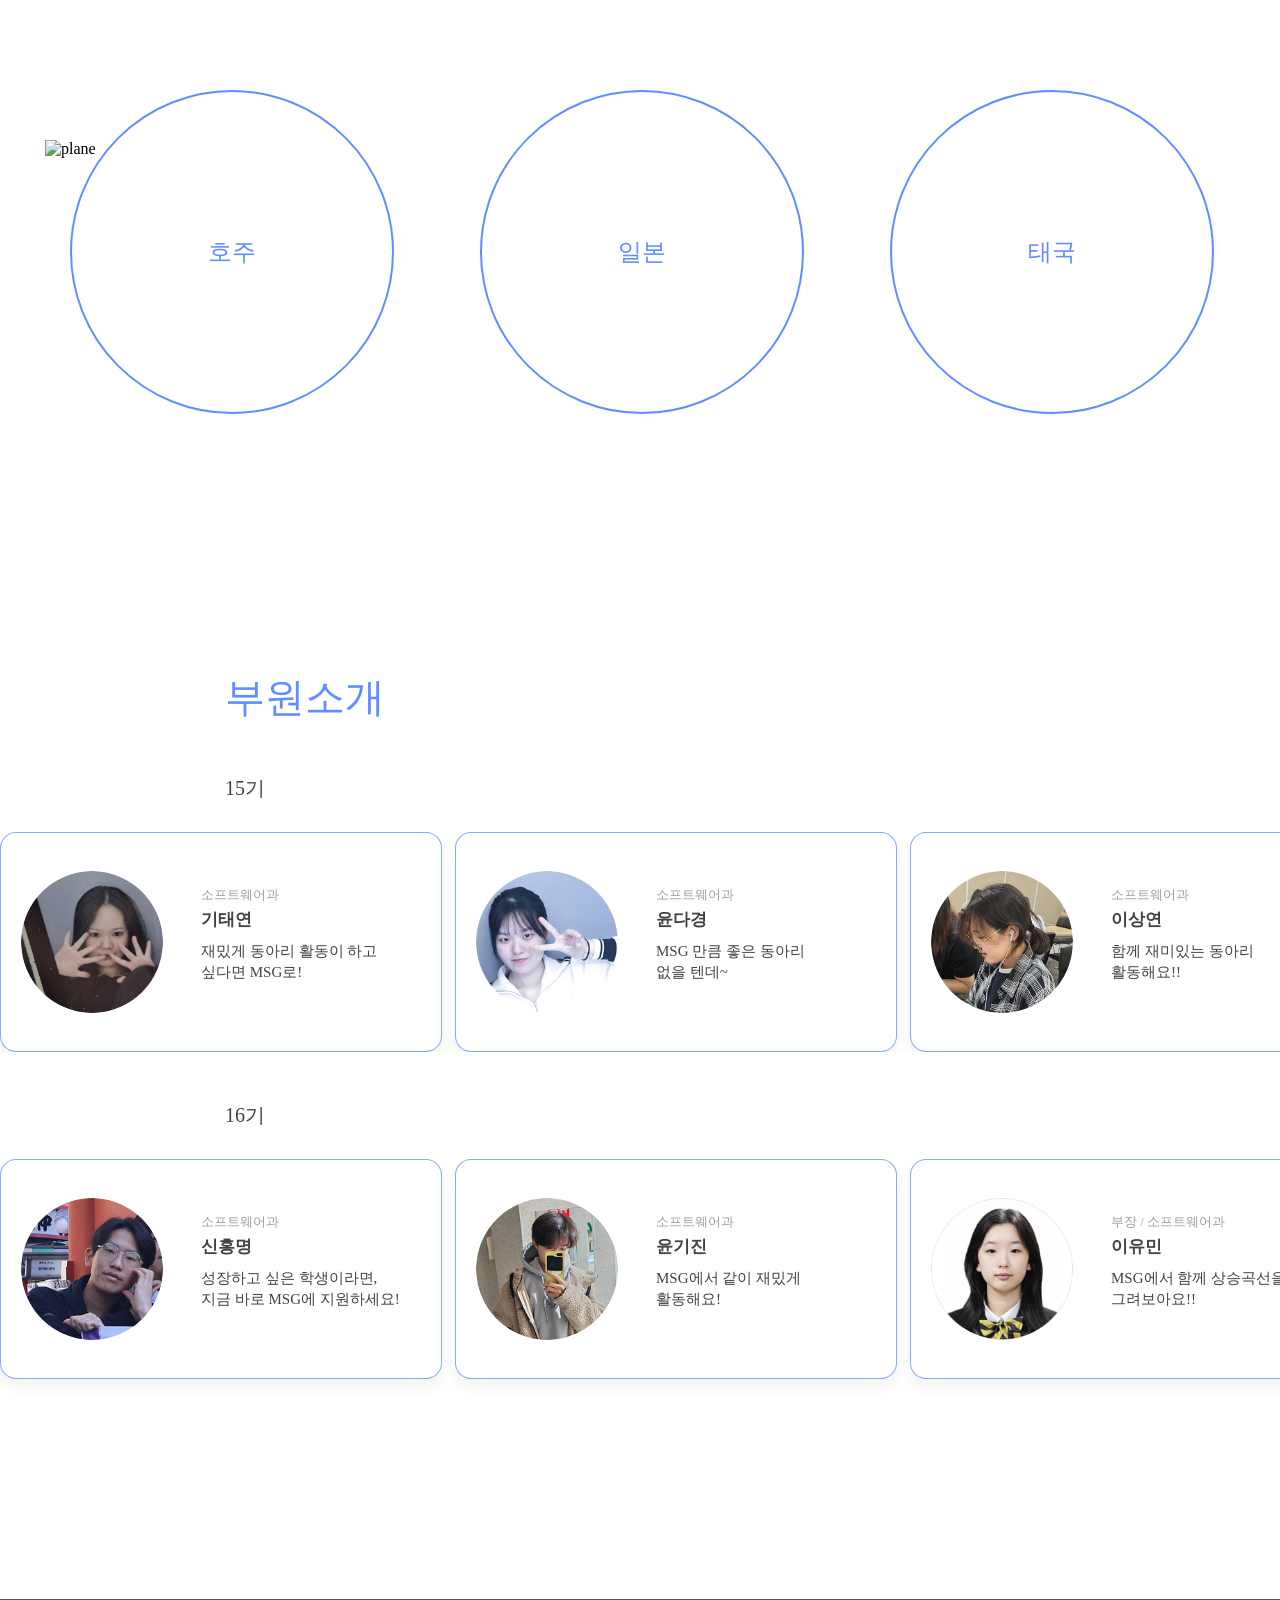
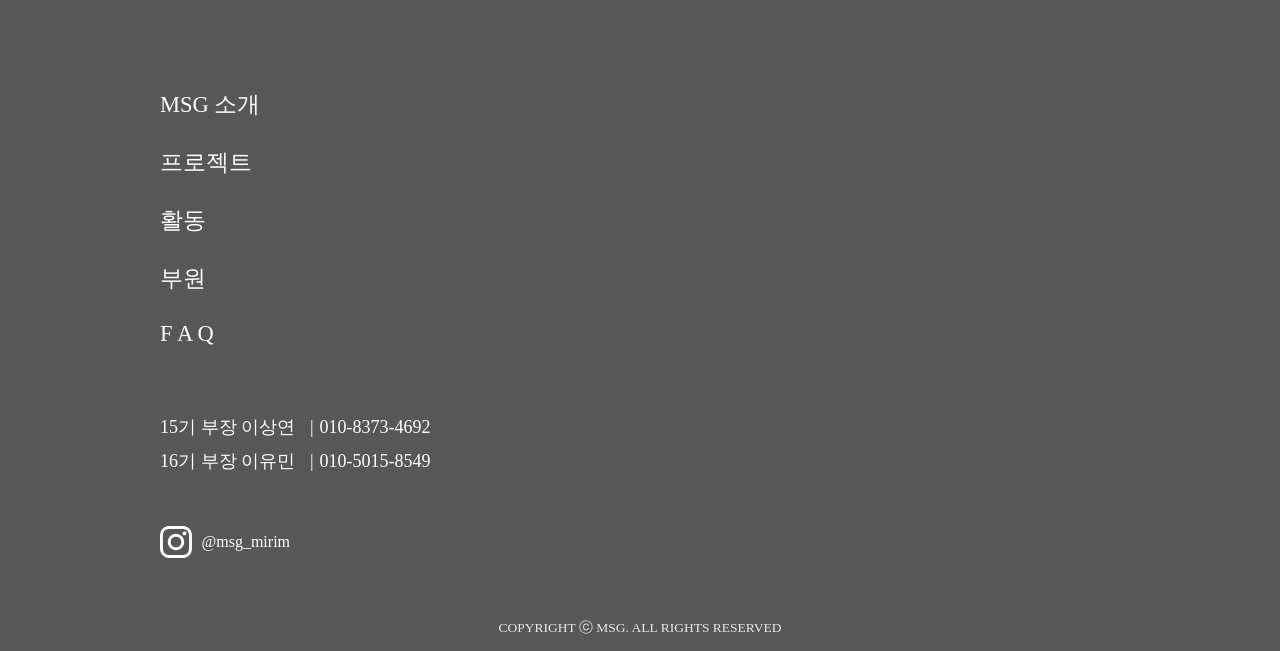
==== commit b545c208: "Merge branch 'main' of https://github.com/sangyeon08/2026-MSG-WEBSITE" ====
--- a/index.html
+++ b/index.html
@@ -4,7 +4,7 @@
     <meta charset="UTF-8" />
     <meta name="viewport" content="width=device-width, initial-scale=1.0" />
     <title>Make Share Gather MSG</title>
-    <link rel="shortcut icon" type="image/x-icon" href="./image/logo.svg" />
+    <link rel="shortcut icon" type="image/x-icon" href="./image/logo.png" />
     <link rel="stylesheet" href="./css/style.css" />
     <link rel="stylesheet" href="./css/index.css" />
     <link rel="stylesheet" href="https://cdn.jsdelivr.net/npm/swiper@11/swiper-bundle.min.css"
@@ -206,8 +206,7 @@
     
           <!-- 13 -->
           <div class="swiper-slide">
-            <img class="img-main" src="./image/project/project13.png">
-            <img class="img-side" src="./image/project/13.png">
+            <img class="img-main" src="./image/project/project13.svg">
     
             <div class="swiper-content">
               <div class="slide-grade">13기</div>
@@ -222,22 +221,20 @@
 
           <!-- 14 -->
           <div class="swiper-slide">
-            <img class="img-main" src="./image/project/project14.png">
-            <img class="img-side" src="./image/project/14.png">
+            <img class="img-main" src="./image/project/project14.svg">
     
             <div class="swiper-content">
               <div class="slide-grade">14기</div>
               <div class="slide-title">난 너 없이</div>
               <div class="slide-content">
-                환승연애 등장인물로 알아보는 나의 연애 유형테스트
+                환승연애 등장인물로 나의 연애 유형을 알아보는 성격 유형 웹 서비스
               </div>
             </div>
           </div>
     
           <!-- 15 -->
           <div class="swiper-slide">
-            <img class="img-main" src="./image/project/project15.png">
-            <img class="img-side" src="./image/project/15.png">
+            <img class="img-main" src="./image/project/project15.svg">
     
             <div class="swiper-content">
               <div class="slide-grade">15기</div>
@@ -245,7 +242,7 @@
               <div class="slide-title">그대들 어떤 캐릭터처럼 살 것인가</div>
 
               <div class="slide-content">
-                지브리 등장인물로 알아보는 나의 성격유형테스트
+                사용자의 성격을 지브리 등장인물에 비유하여 나의 캐릭터를 보여주는 성격 유형 웹 서비스
               </div>
             </div>
           </div>
@@ -329,7 +326,9 @@
     </section>
     
     <h2 class="global-title">글로벌 인턴십</h2>
-    
+      <div class="global-plane">
+        <img src="./image/plane.svg" alt="plane" />
+      </div>
       <div class="global-row">
 
         <div class="global-card">
@@ -379,7 +378,7 @@
     </div>
 
     <section class="member" id="section-member">
-      <h2 class="member-title">팀원소개</h2>
+      <h2 class="member-title">부원소개</h2>
     
       <p class="member-grade">15기</p>
 
--- a/css/index.css
+++ b/css/index.css
@@ -354,7 +354,7 @@
 }
 
 .project-title {
-  margin-top: 400px;
+  margin-top: 300px;
   font-family: 'GMarketSans';
   font-weight: 500;
   font-size: 40px;
@@ -391,8 +391,8 @@
 }
 
 .img-main {
-  width: 600px;
-  height: 500px;
+  width: 2100px;
+  height: 520px;
   object-fit: contain;
 
   position: relative;
@@ -484,14 +484,14 @@
 .slide-title {
   color: #424242;
   font-weight: 500;
-  font-size: 32px;
+  font-size: 25px;
   margin-bottom: 16px;
 }
 
 .slide-content {
   color: #b0b0b0;
   font-weight: 300;
-  font-size: 20px;
+  font-size: 18px;
   white-space: nowrap;      /* 한 줄 유지 */
   line-height: 1.6;
   display: flex; 
@@ -504,17 +504,17 @@
   top: auto !important;
   bottom: 44px !important;
   width: 19px;
-  height: 38px;
+  height: 45px;
   color: #608DFF;
   z-index: 5;
 }
 
 .swiper-button-prev {
-  left: calc(50% - 260px) !important;
+  left: calc(50% - 330px) !important;
 }
 
 .swiper-button-next {
-  right: calc(50% - 260px) !important;
+  right: calc(50% - 330px) !important;
 }
 
 .swiper-button-prev::after,
@@ -539,7 +539,7 @@
   box-sizing: border-box;
 
   display: grid;
-  grid-template-columns: 1fr 340px;  /* ✅ 오른쪽 고정 너비 */
+  grid-template-columns: 1fr 340px;
   grid-template-rows: auto auto;
   column-gap: 40px;
   row-gap: 30px;
@@ -788,13 +788,29 @@
   --blue:#608DFF;
 }
 
+.global-plane {
+  position: relative; /* 위치 조절을 위한 기준점 설정 */
+  width: 100%;        /* 부모 너비 */
+}
+
+.global-plane img {
+  position: absolute; /* 원하는 곳으로 자유롭게 이동 가능 */
+  width: 1410px;        /* 10px은 너무 작아서 안 보일 수 있으니 조절해보세요 */
+  height: auto;
+  top: 50px;         
+  left: 45px;
+  
+  z-index: 1;         /* 다른 요소보다 위(혹은 아래)로 보낼 때 조정 */
+}
+
+
 .global-title{
-  margin-top: 500px;
+  margin-top: 170px;
   font-family:'GMarketSans';
-  font-size:48px;
+  font-size:40px;
   color:#608DFF;
   text-align:center;
-  margin-bottom:70px;
+  margin-bottom:120px;
 }
 
 .global-row{
@@ -829,6 +845,7 @@
   height:100%;
   border-radius:50%;
   border:2px solid var(--blue);
+  background:#fff;
   position:relative;
   overflow:hidden;
   transition:.35s;
@@ -841,11 +858,9 @@
   display:flex;
   align-items:center;
   justify-content:center;
-
   font-family:'GMarketSans';
-  font-size:32px;
+  font-size:24px;
   color:var(--blue);
-
   transition:.3s;
 }
 
@@ -891,11 +906,12 @@
 
 .back-country{
   font-size:26px;
-  font-weight:600;
+  font-weight:500;
   margin-bottom:16px;
 }
 
 .back-names{
+  margin-top: 25px;
   font-size:14px;
   line-height:1.8;
 }
@@ -904,24 +920,23 @@
   --cardBorder: rgba(96,141,255,.75);
 }
 
-/* 섹션 */
-.member {
+.member{
   width: 100%;
   background: #fff;
   padding: 110px 0 120px;
-  overflow: hidden; /* ✅ 밖으로 나가는 카드 숨김 */
+  overflow: hidden;
   transform-origin: top center;
   margin-bottom: -100px;
 }
 
 .member-title{
   font-family: 'GMarketSans';
-  font-size: 48px;
+  font-size: 40px;
   font-weight: 500;
   color: #608DFF;
   margin-bottom: 26px;
   margin-left: 225px;
-  margin-top: 300px;
+  margin-top: 150px;
 }
 
 /* 마퀴(가로 슬라이드) 컨테이너 */
@@ -980,7 +995,7 @@
   column-gap: 22px;
   align-items: center;
   padding: 17px 20px;           /* 카드 안 여백 */
-  margin-bottom: 300px;
+  margin-bottom: 200px;
   box-shadow: 0 8px 16px rgba(0,0,0,.06); 
 }
 
@@ -1008,7 +1023,7 @@
   font-size: 17px;    /* 약 70% */
   font-weight: 600;
   color: #424242;
-  margin-bottom: 4px;
+  margin-bottom: 10px;
 }
 
 .member-desc{
@@ -1025,9 +1040,9 @@
 
 .member-grade {
   font-family: 'Pretendard';
-  font-size: 24px;
+  font-size: 20px;
   color: #424242;
-  margin-top: 30px;
+  margin-top: 50px;
   margin-bottom: 30px;
   margin-left: 225px;
 }
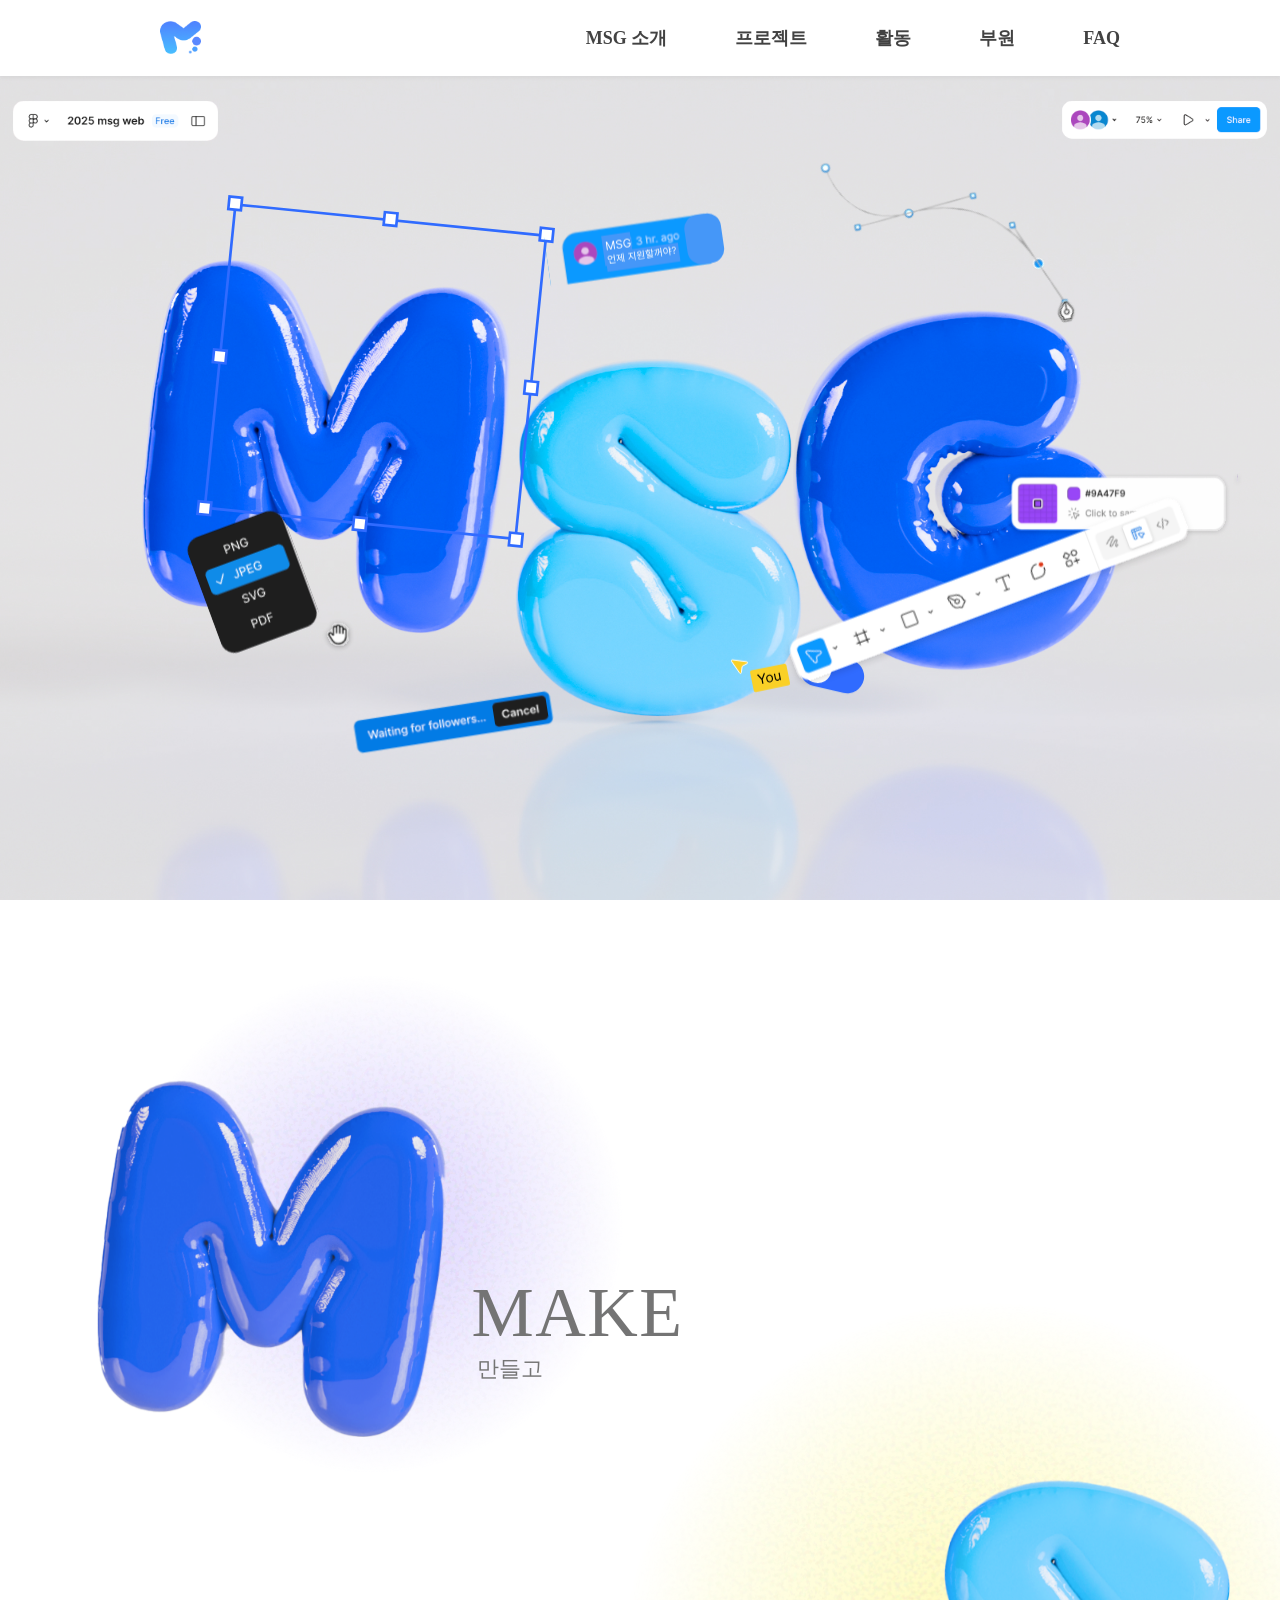
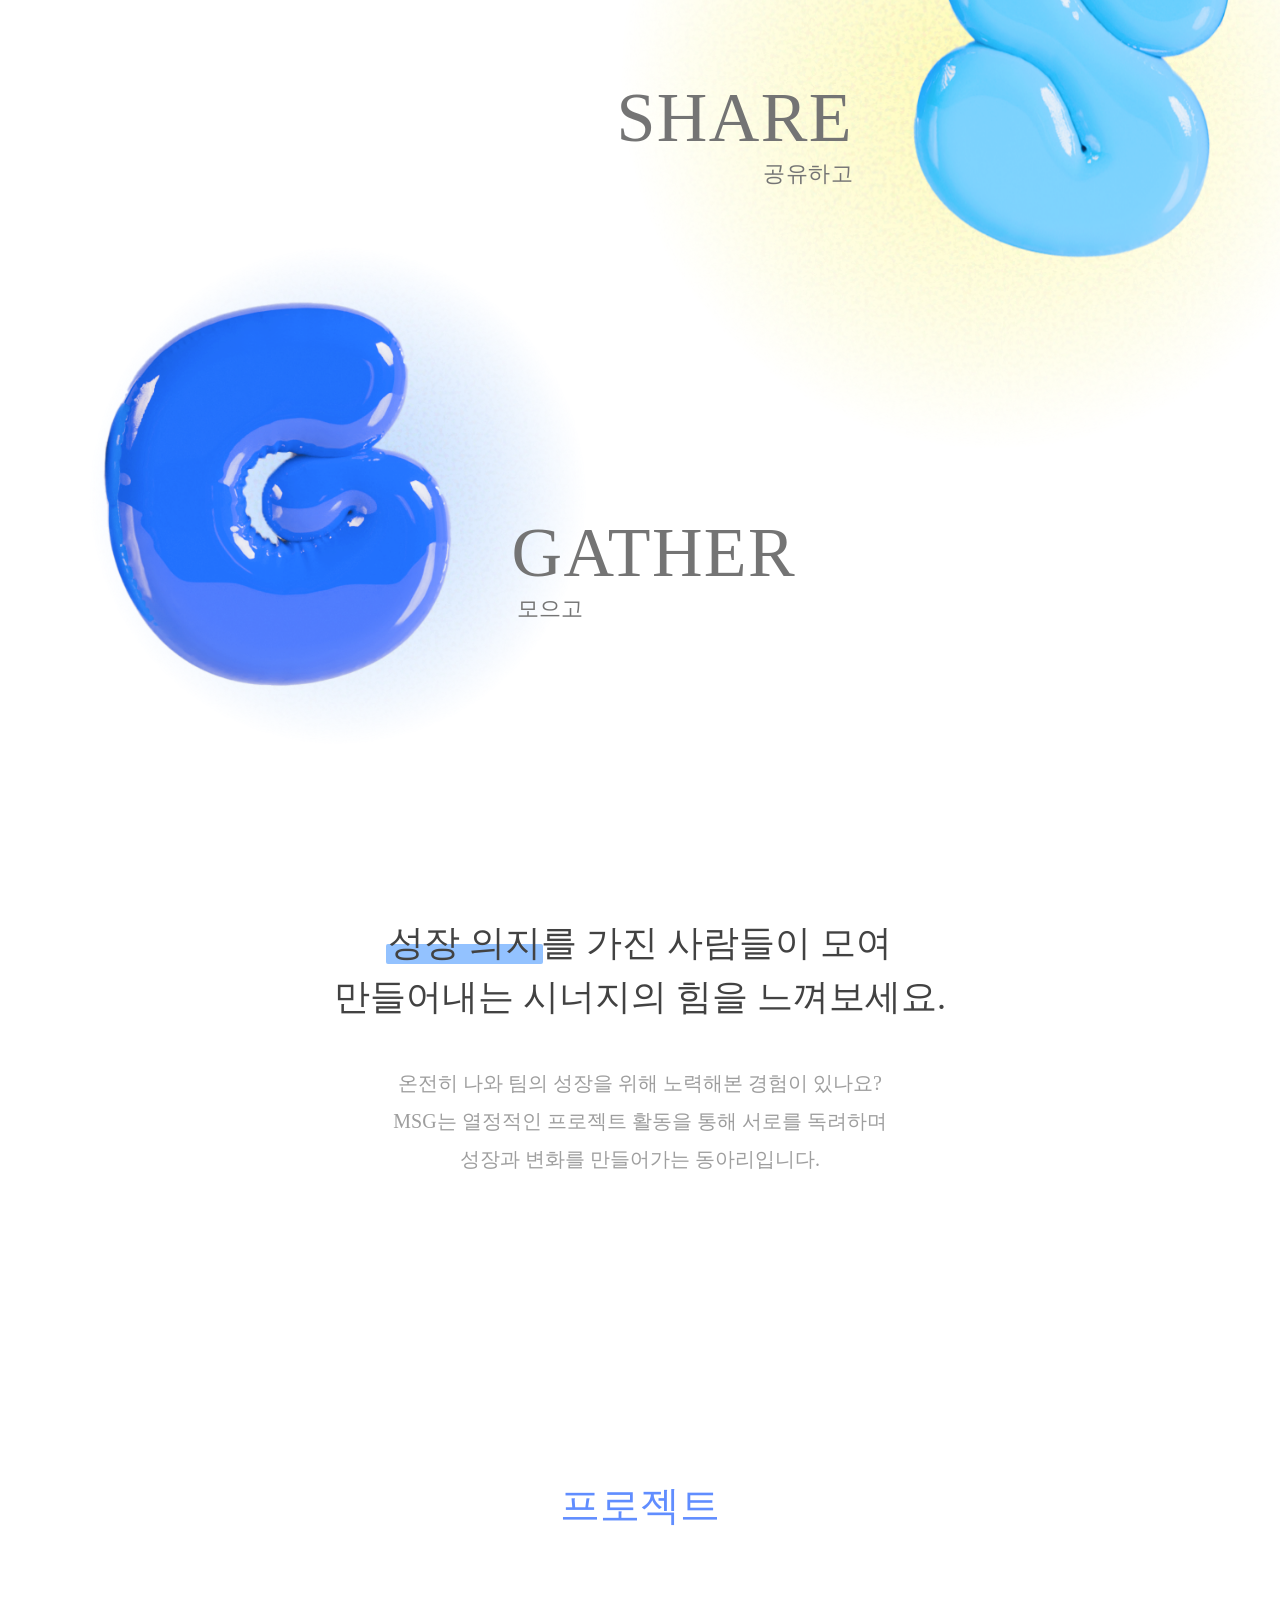
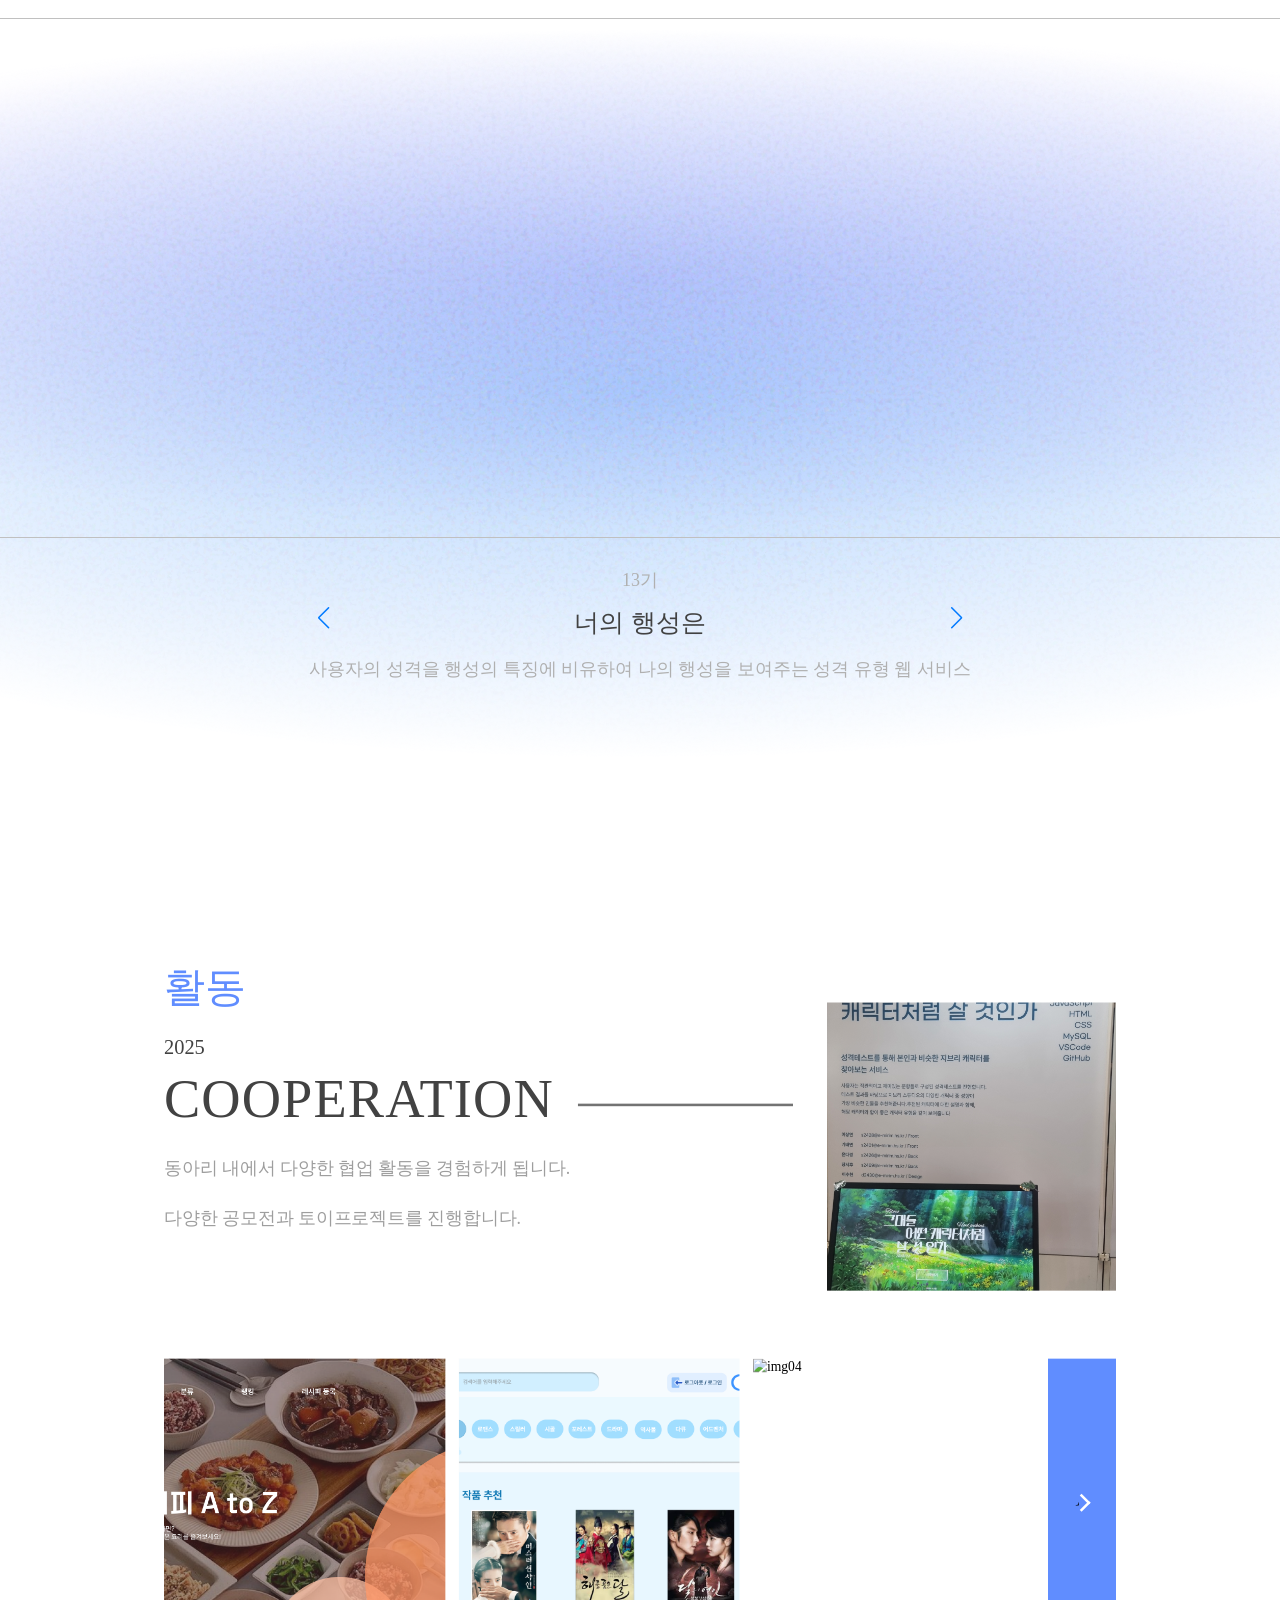
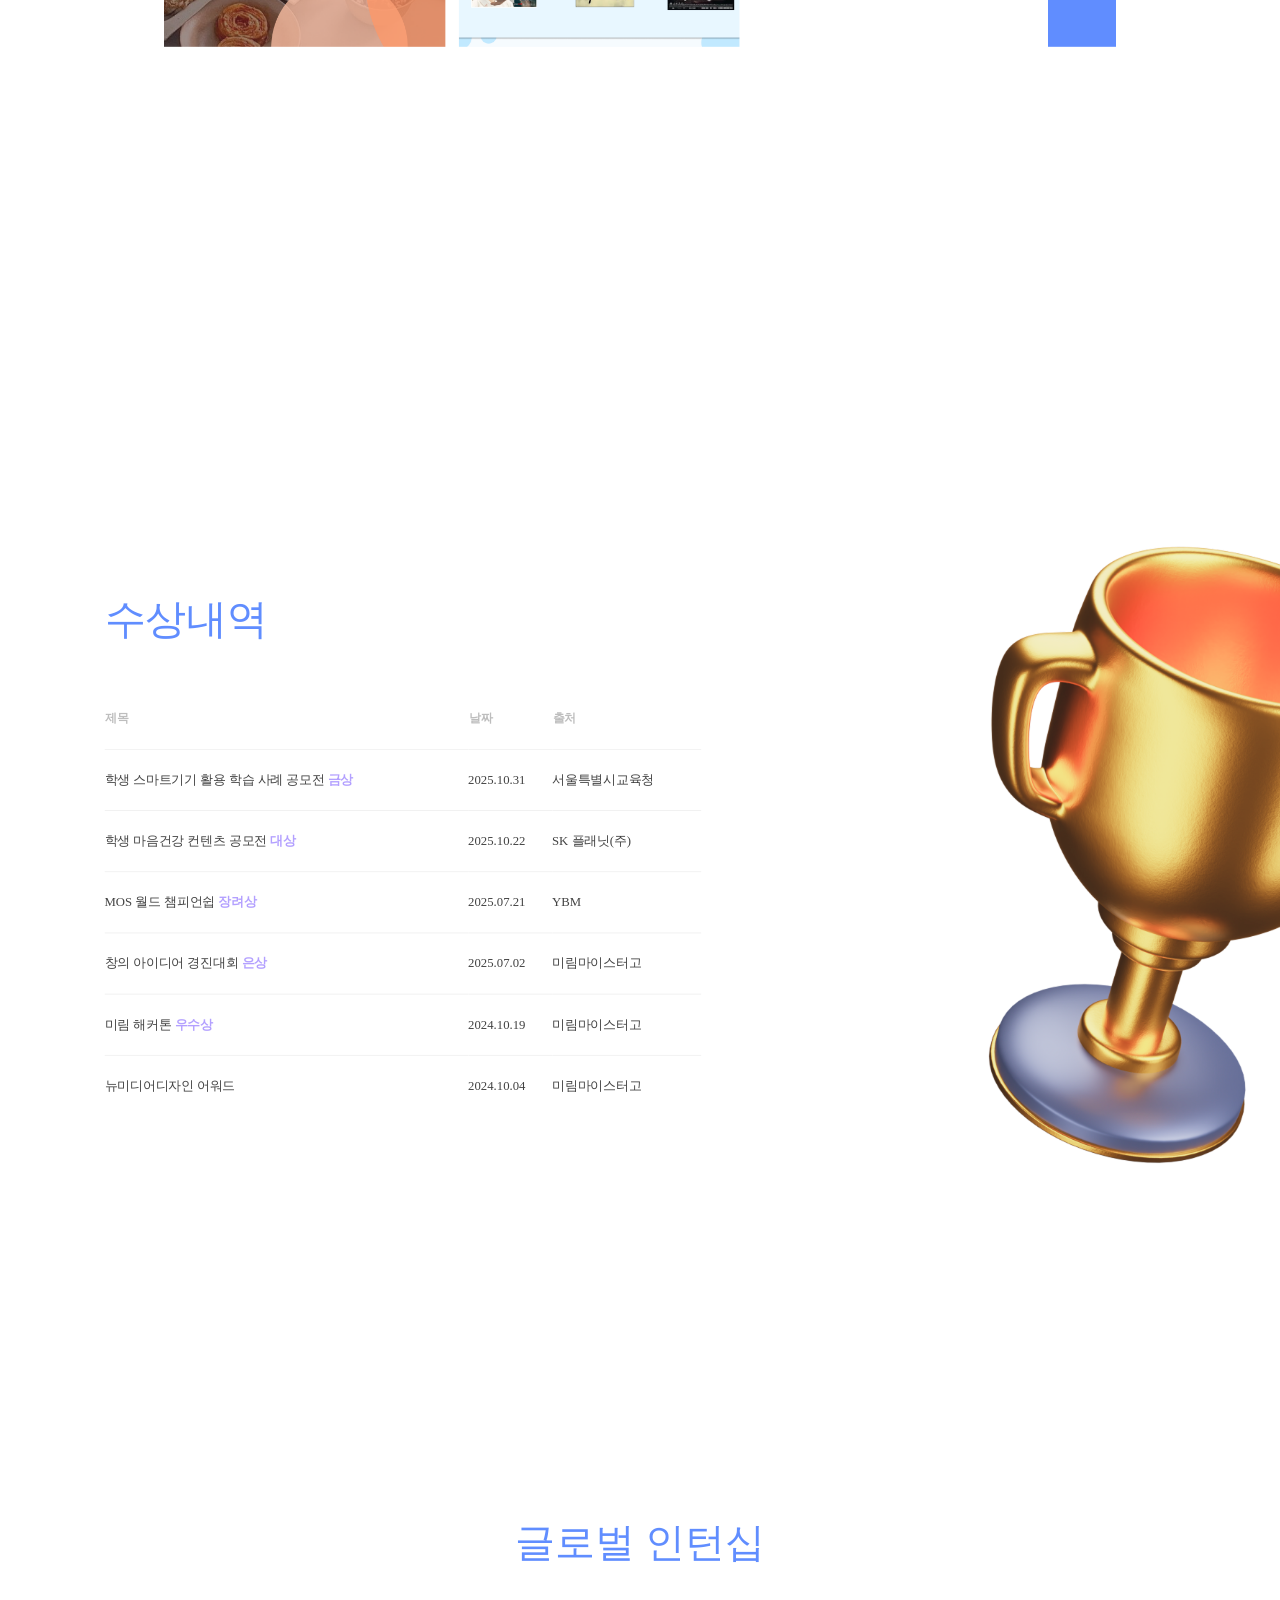
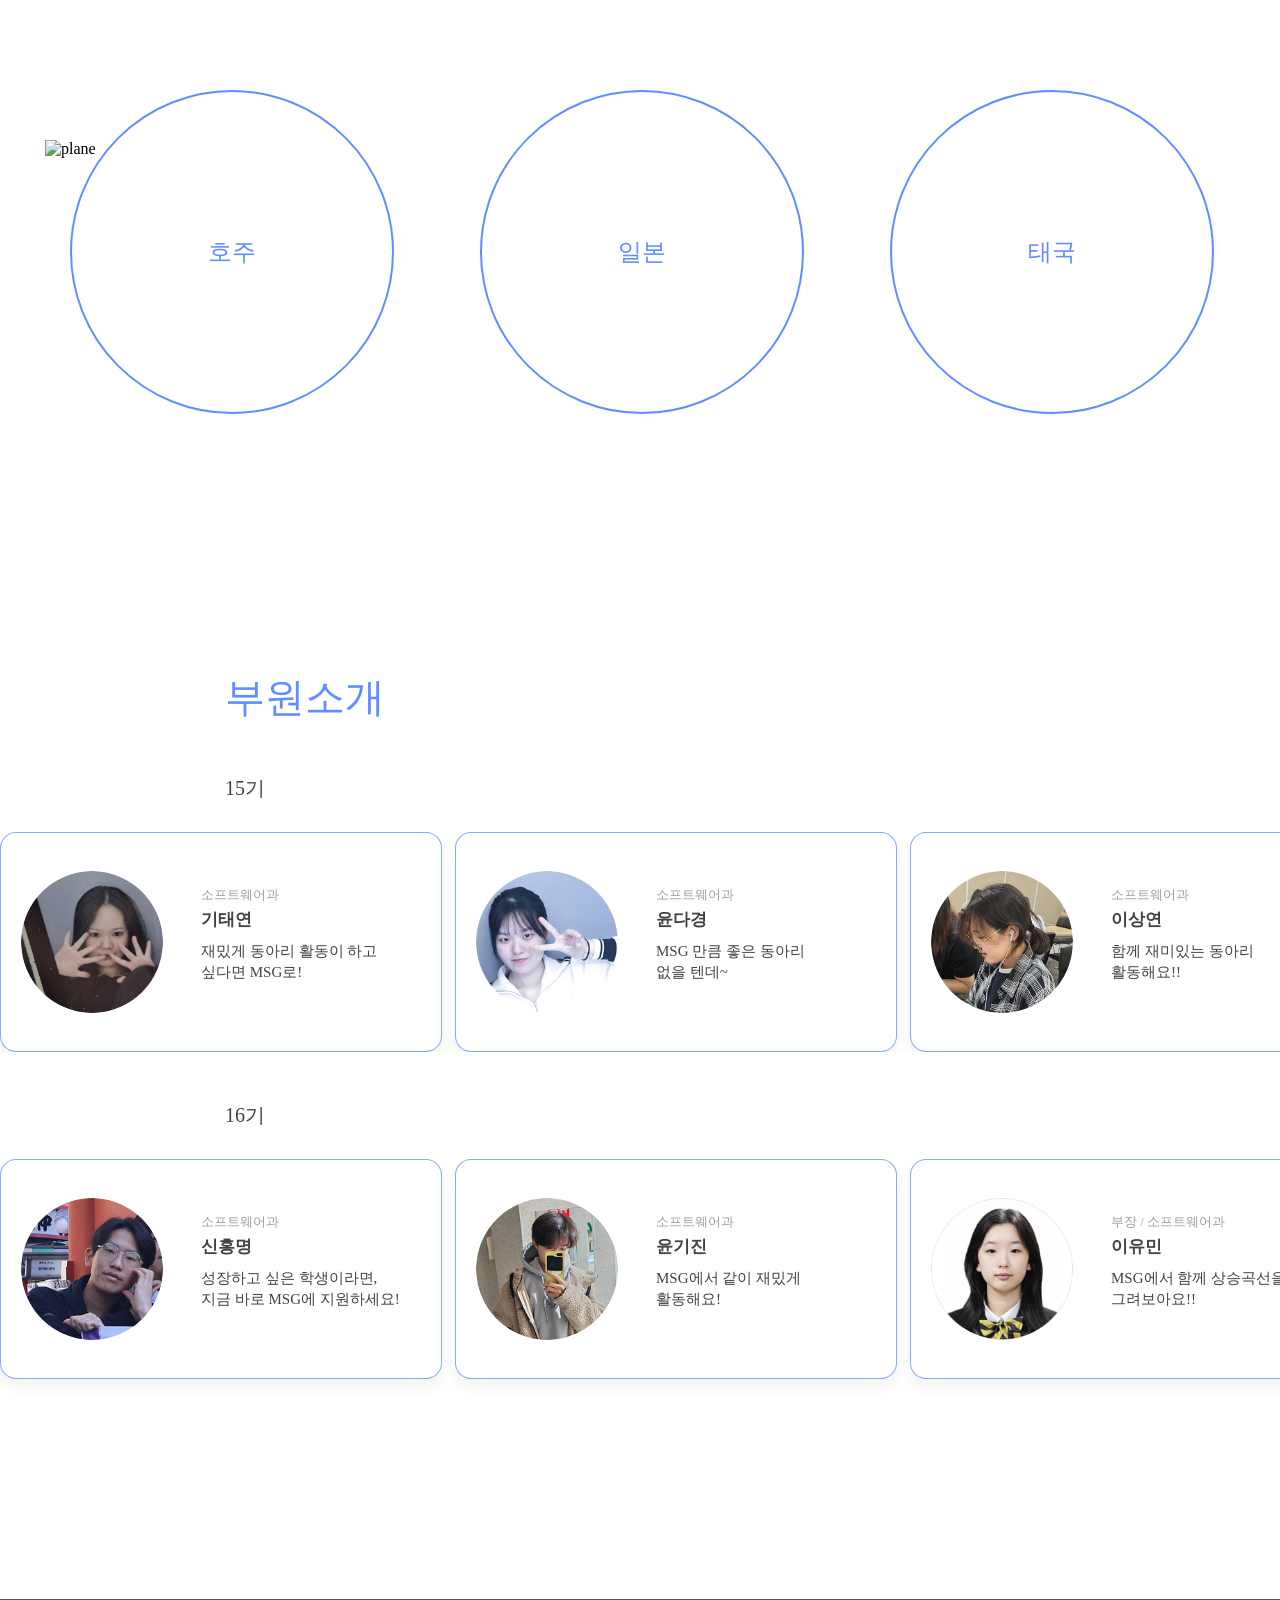
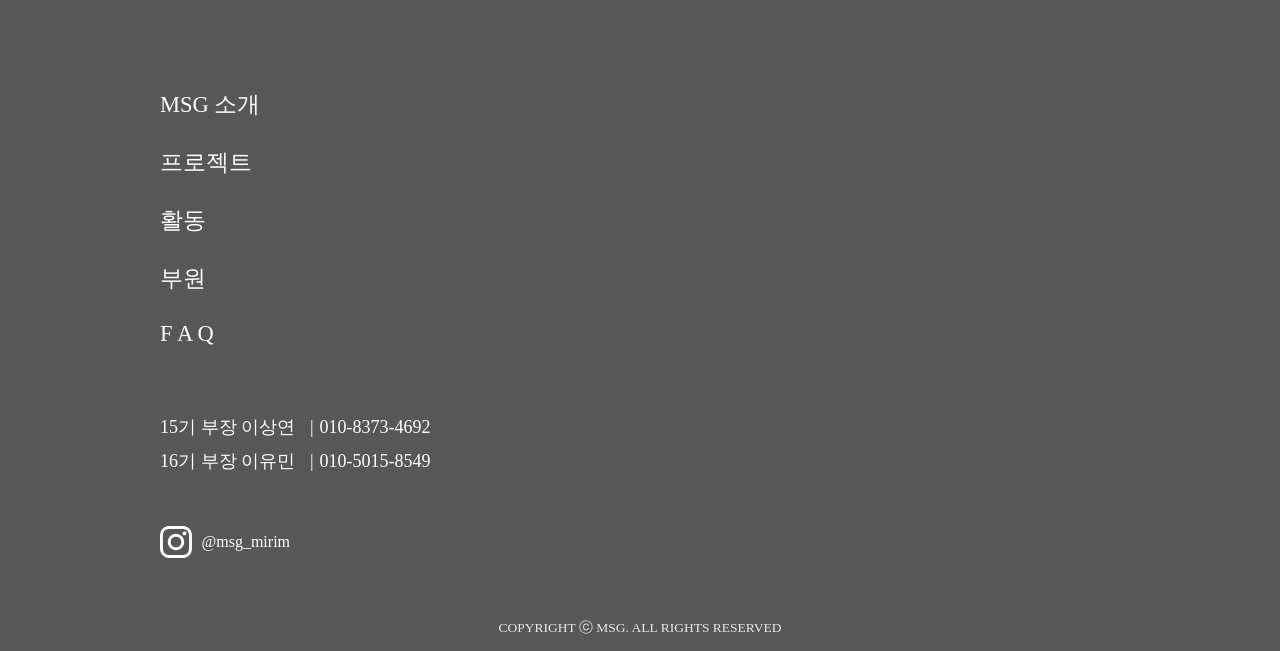
==== commit bb29b733: "[Fix: Add Footer Shifting]" ====
--- a/index.html
+++ b/index.html
@@ -498,10 +498,10 @@
       <div class="footer-menu">
         <ul>
           <li>
-            <a href="./index.html" class="footer-menu-item">MSG 소개</a>
-            <a href="./project.html" class="footer-menu-item">프로젝트</a>
-            <a href="./activity.html" class="footer-menu-item">활동</a>
-            <a href="./member.html" class="footer-menu-item">부원</a>
+            <a href="#" class="footer-menu-item" id="footer-logo-text">MSG 소개</a>
+            <a href="#section-project" class="footer-menu-item" id="footer-project">프로젝트</a>
+            <a href="#section-activity" class="footer-menu-item" id="footer-activity">활동</a>
+            <a href="#section-member" class="footer-menu-item" id="footer-member">부원</a>
             <a href="./FAQ.html" class="footer-menu-item">F A Q</a>
           </li>
         </ul>
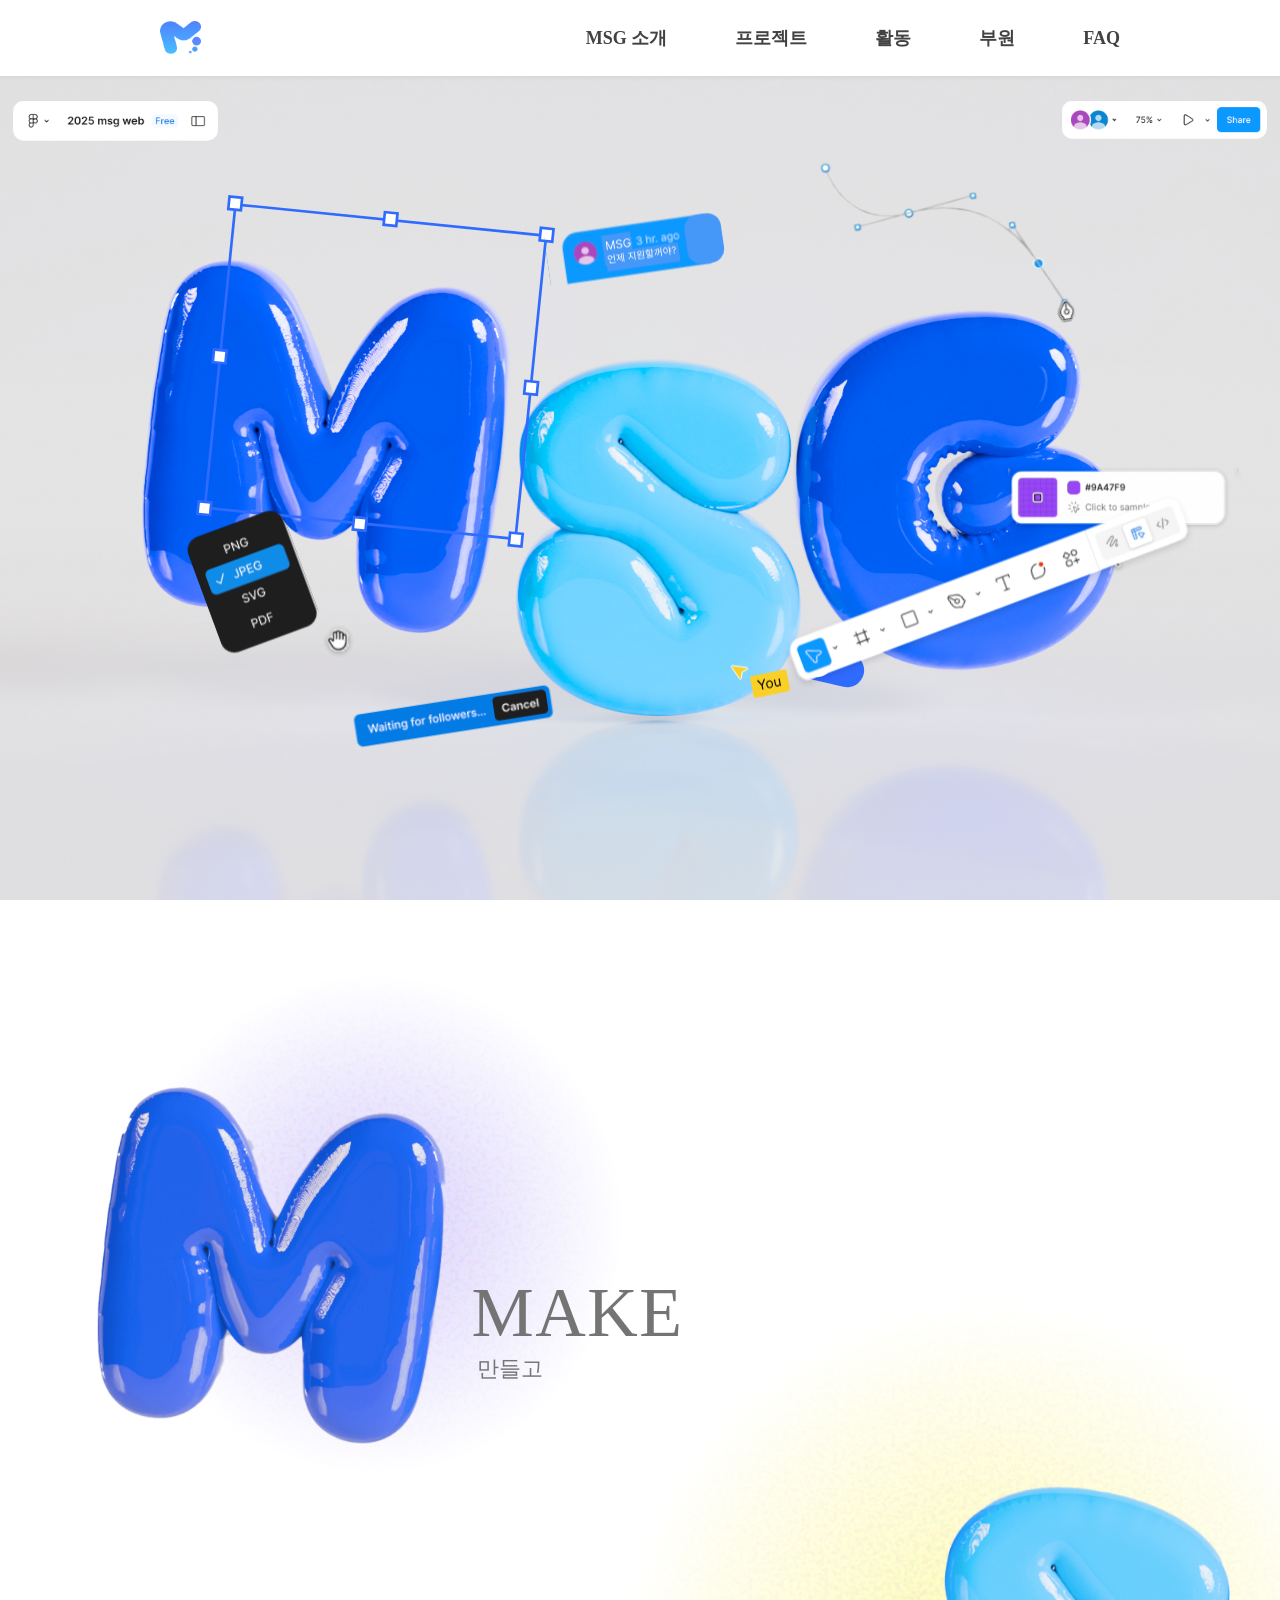
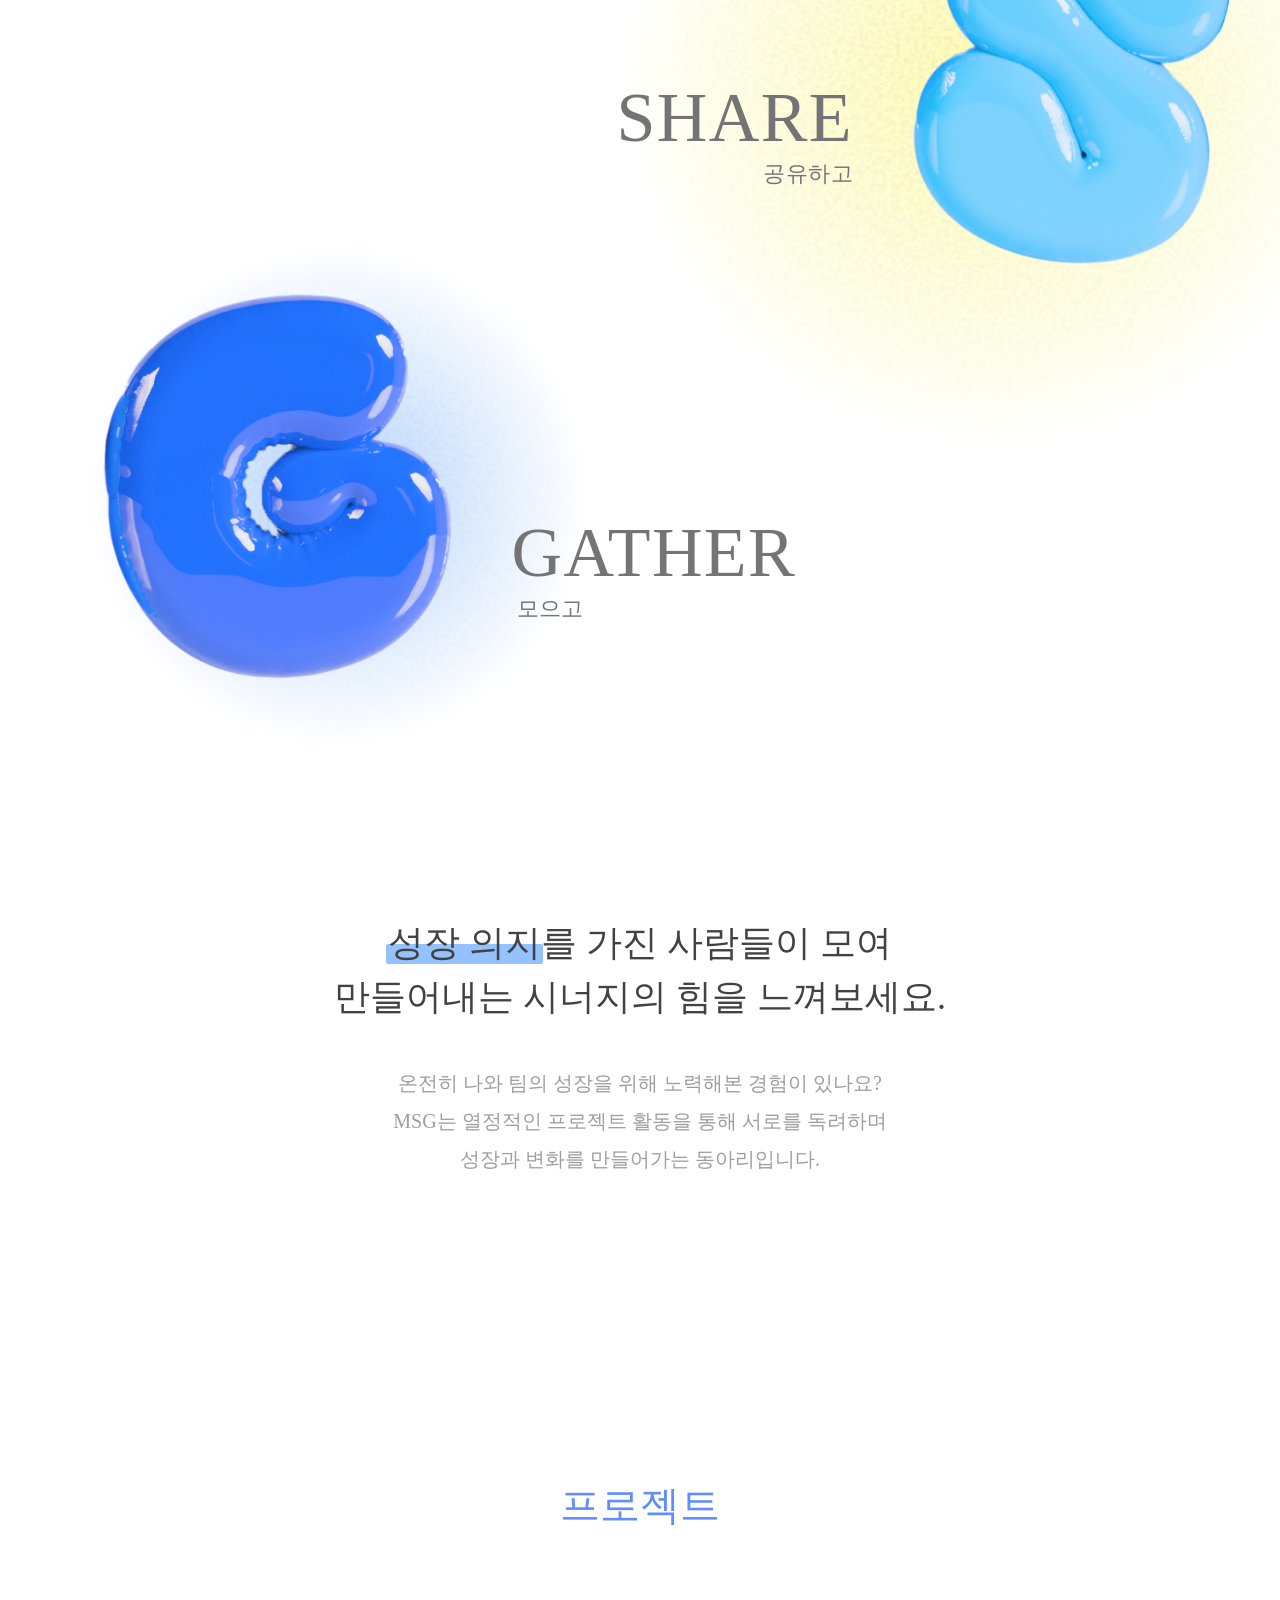
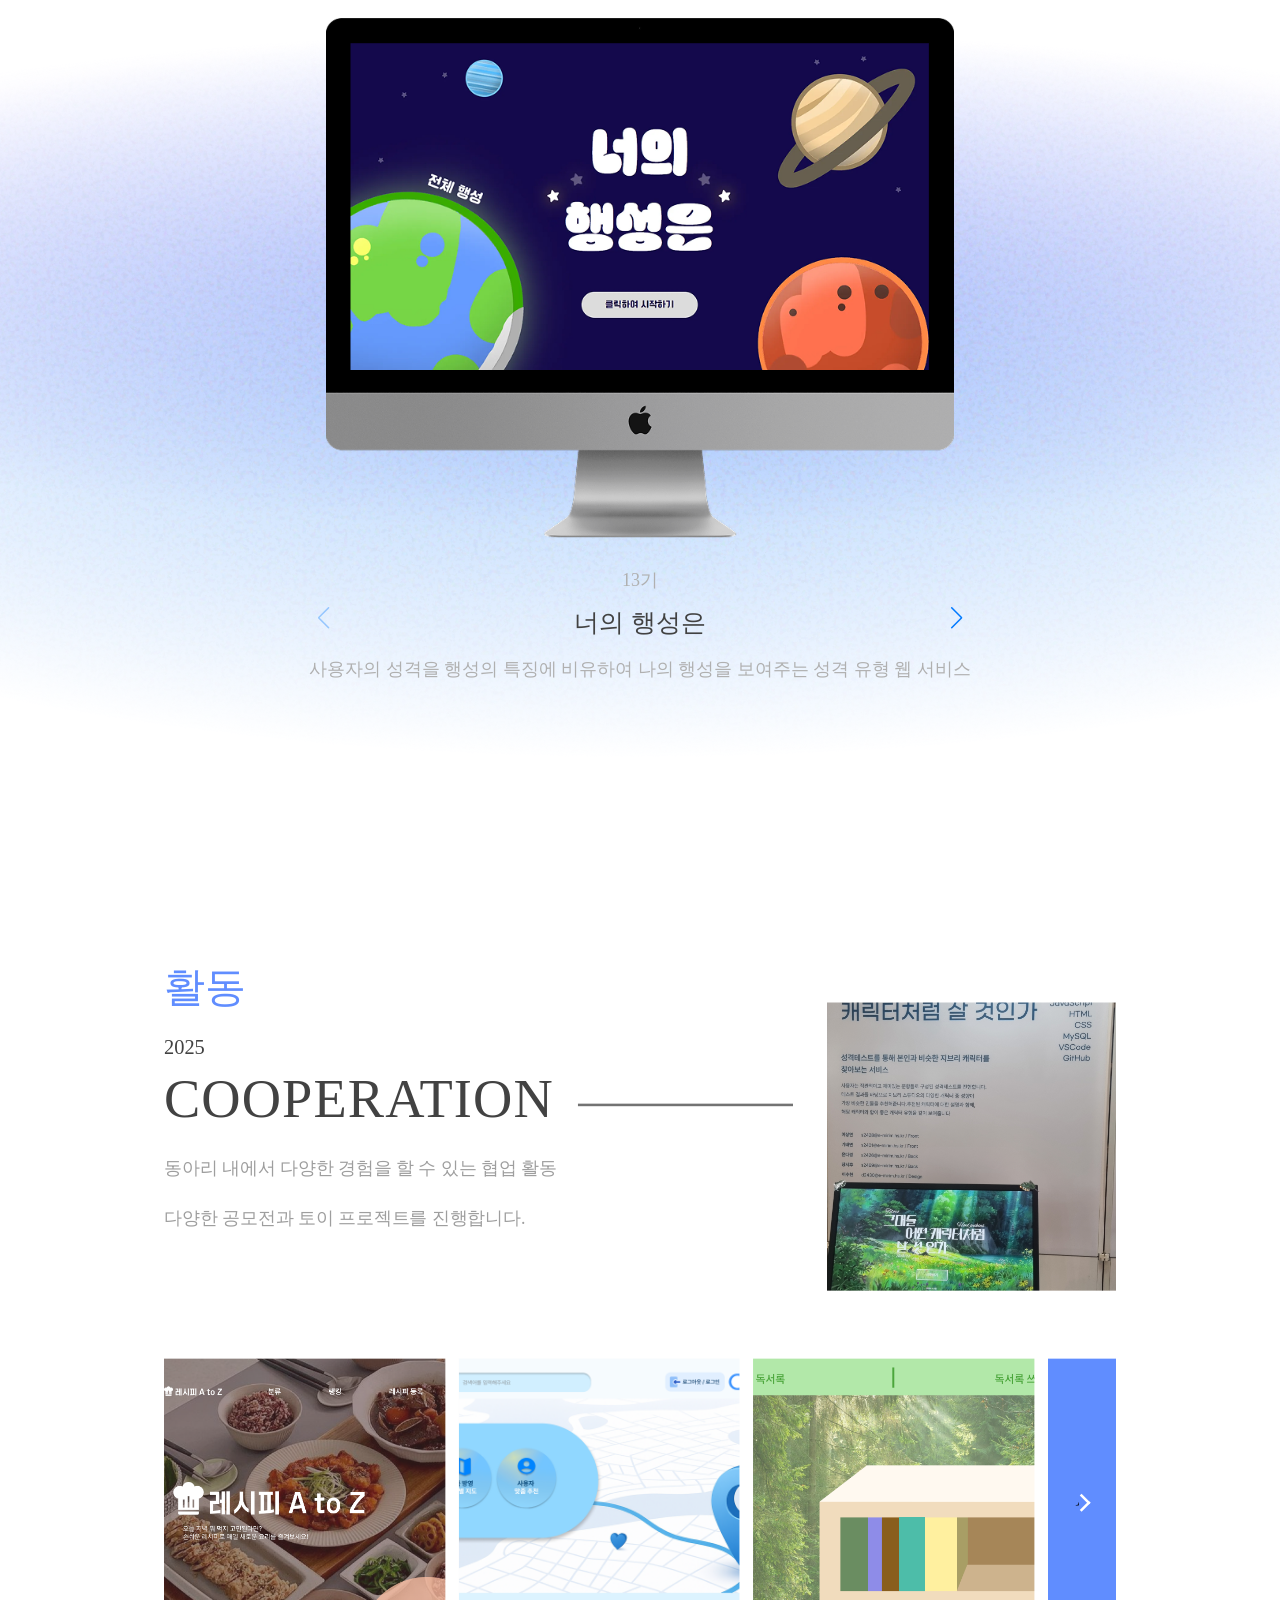
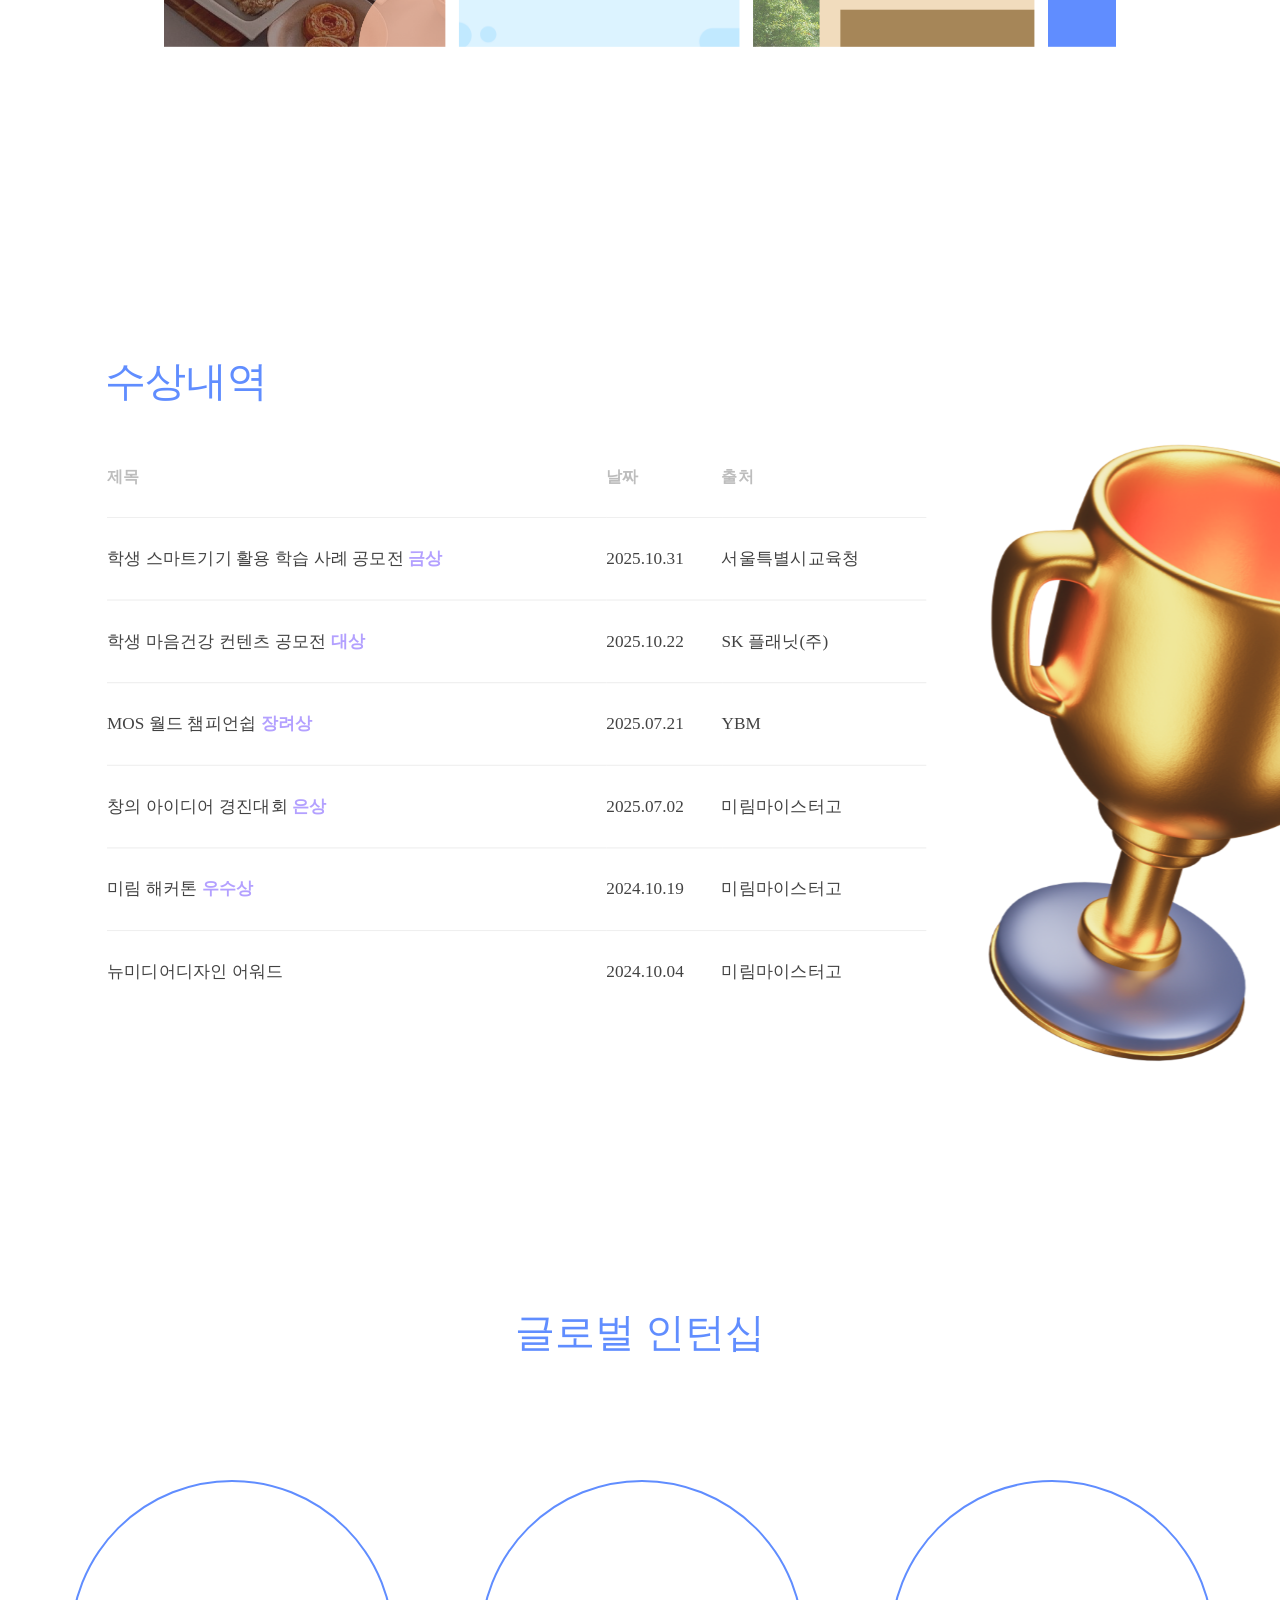
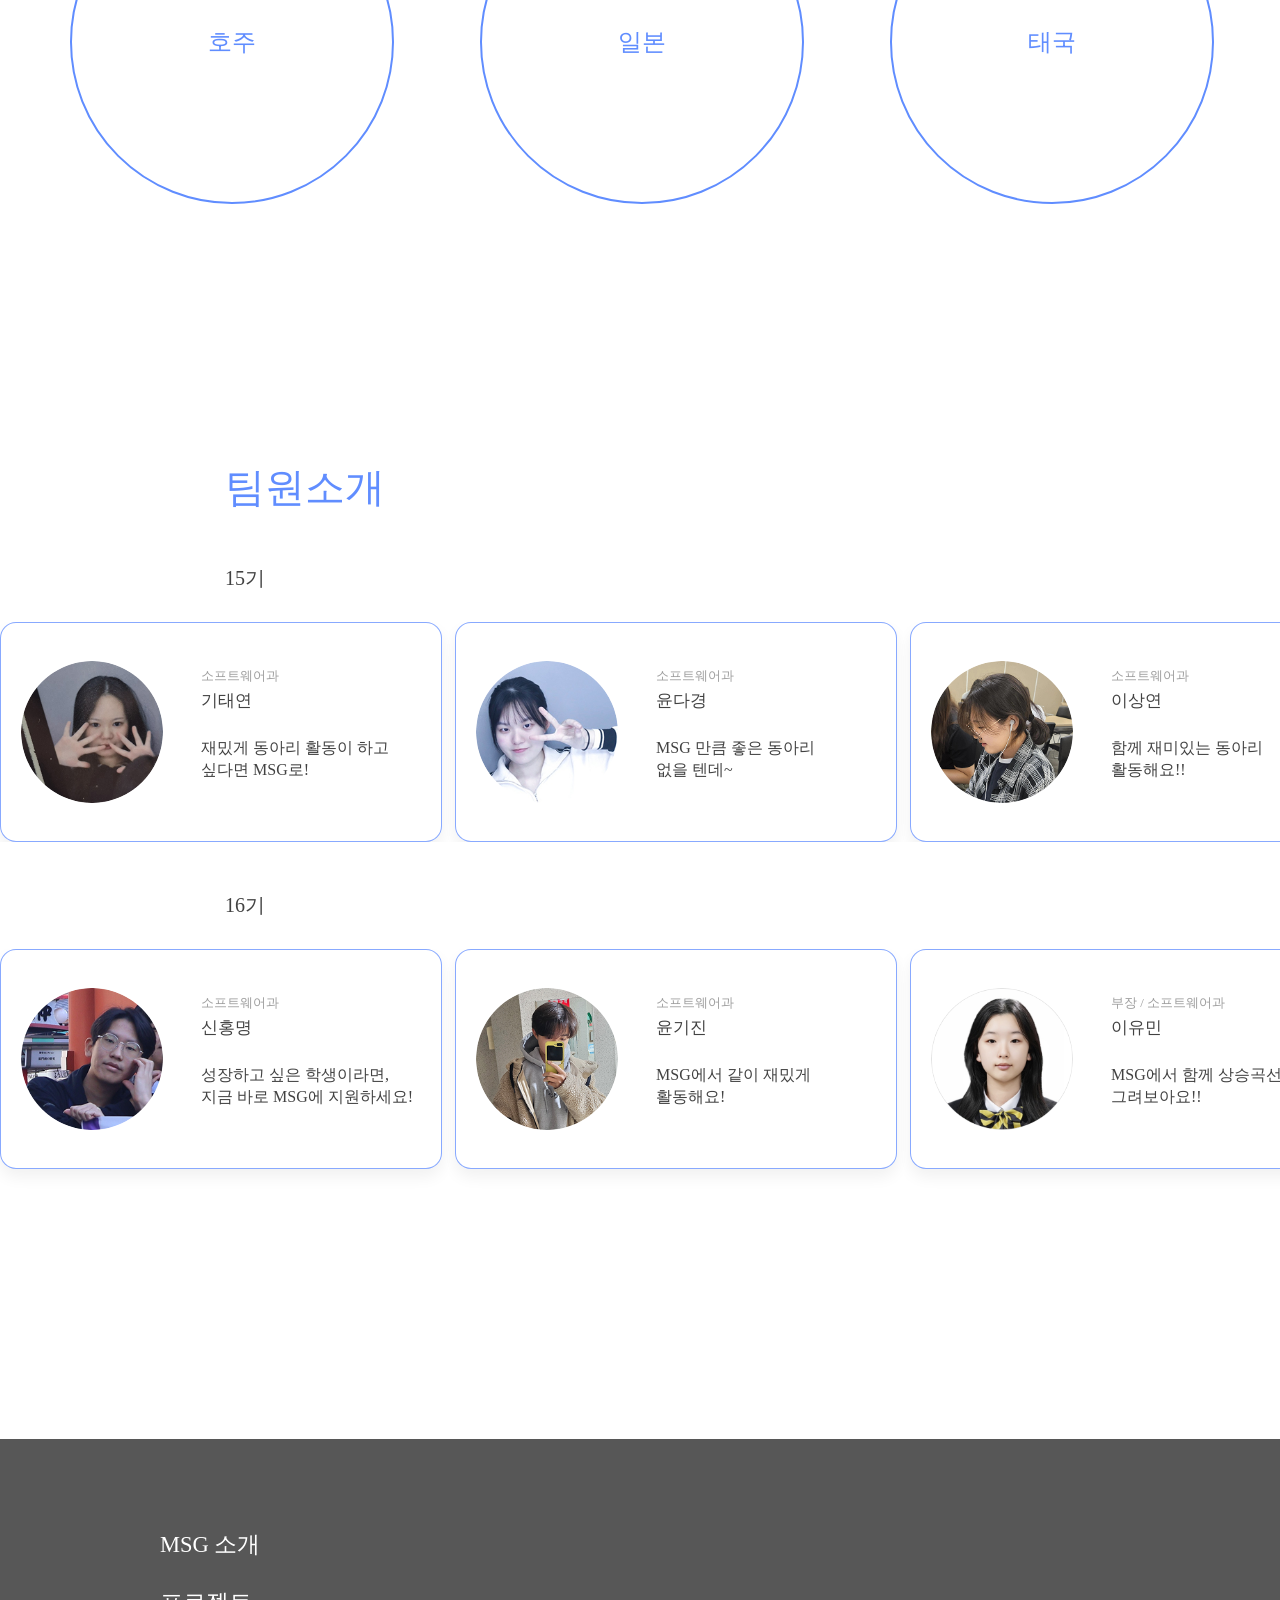
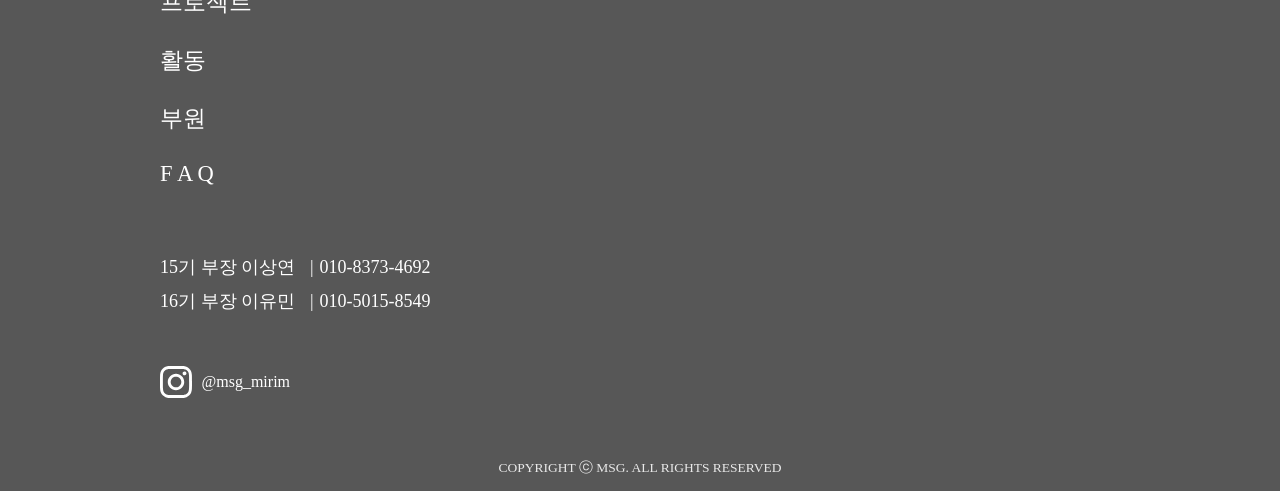
==== commit 73b0619f: "화면 수정" ====
--- a/index.html
+++ b/index.html
@@ -4,7 +4,7 @@
     <meta charset="UTF-8" />
     <meta name="viewport" content="width=device-width, initial-scale=1.0" />
     <title>Make Share Gather MSG</title>
-    <link rel="shortcut icon" type="image/x-icon" href="./image/logo.png" />
+    <link rel="shortcut icon" type="image/x-icon" href="./image/logo.svg" />
     <link rel="stylesheet" href="./css/style.css" />
     <link rel="stylesheet" href="./css/index.css" />
     <link rel="stylesheet" href="https://cdn.jsdelivr.net/npm/swiper@11/swiper-bundle.min.css"
@@ -206,7 +206,8 @@
     
           <!-- 13 -->
           <div class="swiper-slide">
-            <img class="img-main" src="./image/project/project13.svg">
+            <img class="img-main" src="./image/project/project13.png">
+            <img class="img-side" src="./image/project/13.png">
     
             <div class="swiper-content">
               <div class="slide-grade">13기</div>
@@ -221,20 +222,22 @@
 
           <!-- 14 -->
           <div class="swiper-slide">
-            <img class="img-main" src="./image/project/project14.svg">
+            <img class="img-main" src="./image/project/project14.png">
+            <img class="img-side" src="./image/project/14.png">
     
             <div class="swiper-content">
               <div class="slide-grade">14기</div>
               <div class="slide-title">난 너 없이</div>
               <div class="slide-content">
-                환승연애 등장인물로 나의 연애 유형을 알아보는 성격 유형 웹 서비스
+                환승연애 등장인물로 알아보는 나의 연애 유형테스트
               </div>
             </div>
           </div>
     
           <!-- 15 -->
           <div class="swiper-slide">
-            <img class="img-main" src="./image/project/project15.svg">
+            <img class="img-main" src="./image/project/project15.png">
+            <img class="img-side" src="./image/project/15.png">
     
             <div class="swiper-content">
               <div class="slide-grade">15기</div>
@@ -242,7 +245,7 @@
               <div class="slide-title">그대들 어떤 캐릭터처럼 살 것인가</div>
 
               <div class="slide-content">
-                사용자의 성격을 지브리 등장인물에 비유하여 나의 캐릭터를 보여주는 성격 유형 웹 서비스
+                지브리 등장인물로 알아보는 나의 성격유형테스트
               </div>
             </div>
           </div>
@@ -265,15 +268,14 @@
           <div class="activity_year">2025</div>
     
           <div class="activity_titleRow">
-            <h2 class="activity_title">IT SHOW</h2>
+            <h2 class="activity_title"></h2>
             <div class="activity_line"></div>
           </div>
     
-          <div class="activity_sub">
-          </div>
-          <div class="activity_desc">
-          </div>
-        </div>
+          <div class="activity_sub"></div>
+          <div class="activity_desc"></div>
+        </div>
+
         <div class="activity_top">
           <img src="" alt="img01" />
         </div>
@@ -326,9 +328,7 @@
     </section>
     
     <h2 class="global-title">글로벌 인턴십</h2>
-      <div class="global-plane">
-        <img src="./image/plane.svg" alt="plane" />
-      </div>
+    
       <div class="global-row">
 
         <div class="global-card">
@@ -378,7 +378,7 @@
     </div>
 
     <section class="member" id="section-member">
-      <h2 class="member-title">부원소개</h2>
+      <h2 class="member-title">팀원소개</h2>
     
       <p class="member-grade">15기</p>
 
@@ -498,10 +498,10 @@
       <div class="footer-menu">
         <ul>
           <li>
-            <a href="#" class="footer-menu-item" id="footer-logo-text">MSG 소개</a>
-            <a href="#section-project" class="footer-menu-item" id="footer-project">프로젝트</a>
-            <a href="#section-activity" class="footer-menu-item" id="footer-activity">활동</a>
-            <a href="#section-member" class="footer-menu-item" id="footer-member">부원</a>
+            <a href="./index.html" class="footer-menu-item">MSG 소개</a>
+            <a href="./project.html" class="footer-menu-item">프로젝트</a>
+            <a href="./activity.html" class="footer-menu-item">활동</a>
+            <a href="./member.html" class="footer-menu-item">부원</a>
             <a href="./FAQ.html" class="footer-menu-item">F A Q</a>
           </li>
         </ul>
--- a/css/index.css
+++ b/css/index.css
@@ -693,20 +693,20 @@
   font-weight: 400;
   font-size: 48px;
   color: #608DFF;
-  margin-top: 300px;
-  margin-bottom: 50px;
+  margin-top: 20px;
+  margin-bottom: 120px;
   left: -100px;
 }
 
 /* ✅ 진짜 스크롤 박스 */
 .reward-scrollArea{
-  height: 500px;          /* 🔥 여기 높이만 네 디자인에 맞게 조절 */
-  left: -100px;
+  transform: scale(1.35);
+  height: 500px;     
+  width: 100%;
   overflow-y: auto;
-  padding-right: 12px;    /* 스크롤바랑 내용 겹치지 않게 */
-
-  /* 스크롤이 자연스럽게 */
+  padding-right: 12px;   
   overscroll-behavior: contain;
+  margin-left: 130px;
 }
 
 /* ===== TABLE ===== */
@@ -757,16 +757,14 @@
   right: -265px;
   width: 650px;
   height: 850px;
-
-
-  top: 220px;
+  top: 100px;
   pointer-events: none;
   user-select: none;
 }
 
 /* ===== 스크롤바 스타일 (크롬/엣지) ===== */
 .reward-scrollArea::-webkit-scrollbar{
-  width: 8px;
+  width: 1px;
 }
 
 .reward-scrollArea::-webkit-scrollbar-track{
@@ -995,7 +993,7 @@
   column-gap: 22px;
   align-items: center;
   padding: 17px 20px;           /* 카드 안 여백 */
-  margin-bottom: 200px;
+  margin-bottom: 250px;
   box-shadow: 0 8px 16px rgba(0,0,0,.06); 
 }
 
@@ -1021,14 +1019,14 @@
 .member-name{
   font-family: 'Pretendard';
   font-size: 17px;    /* 약 70% */
-  font-weight: 600;
+  font-weight: 500;
   color: #424242;
-  margin-bottom: 10px;
+  margin-bottom: 25px;
 }
 
 .member-desc{
   font-family: 'Pretendard';
-  font-size: 15px; /* 약 70% */
+  font-size: 16px; /* 약 70% */
   color: #424242;
   line-height: 1.35;
   margin: 0;
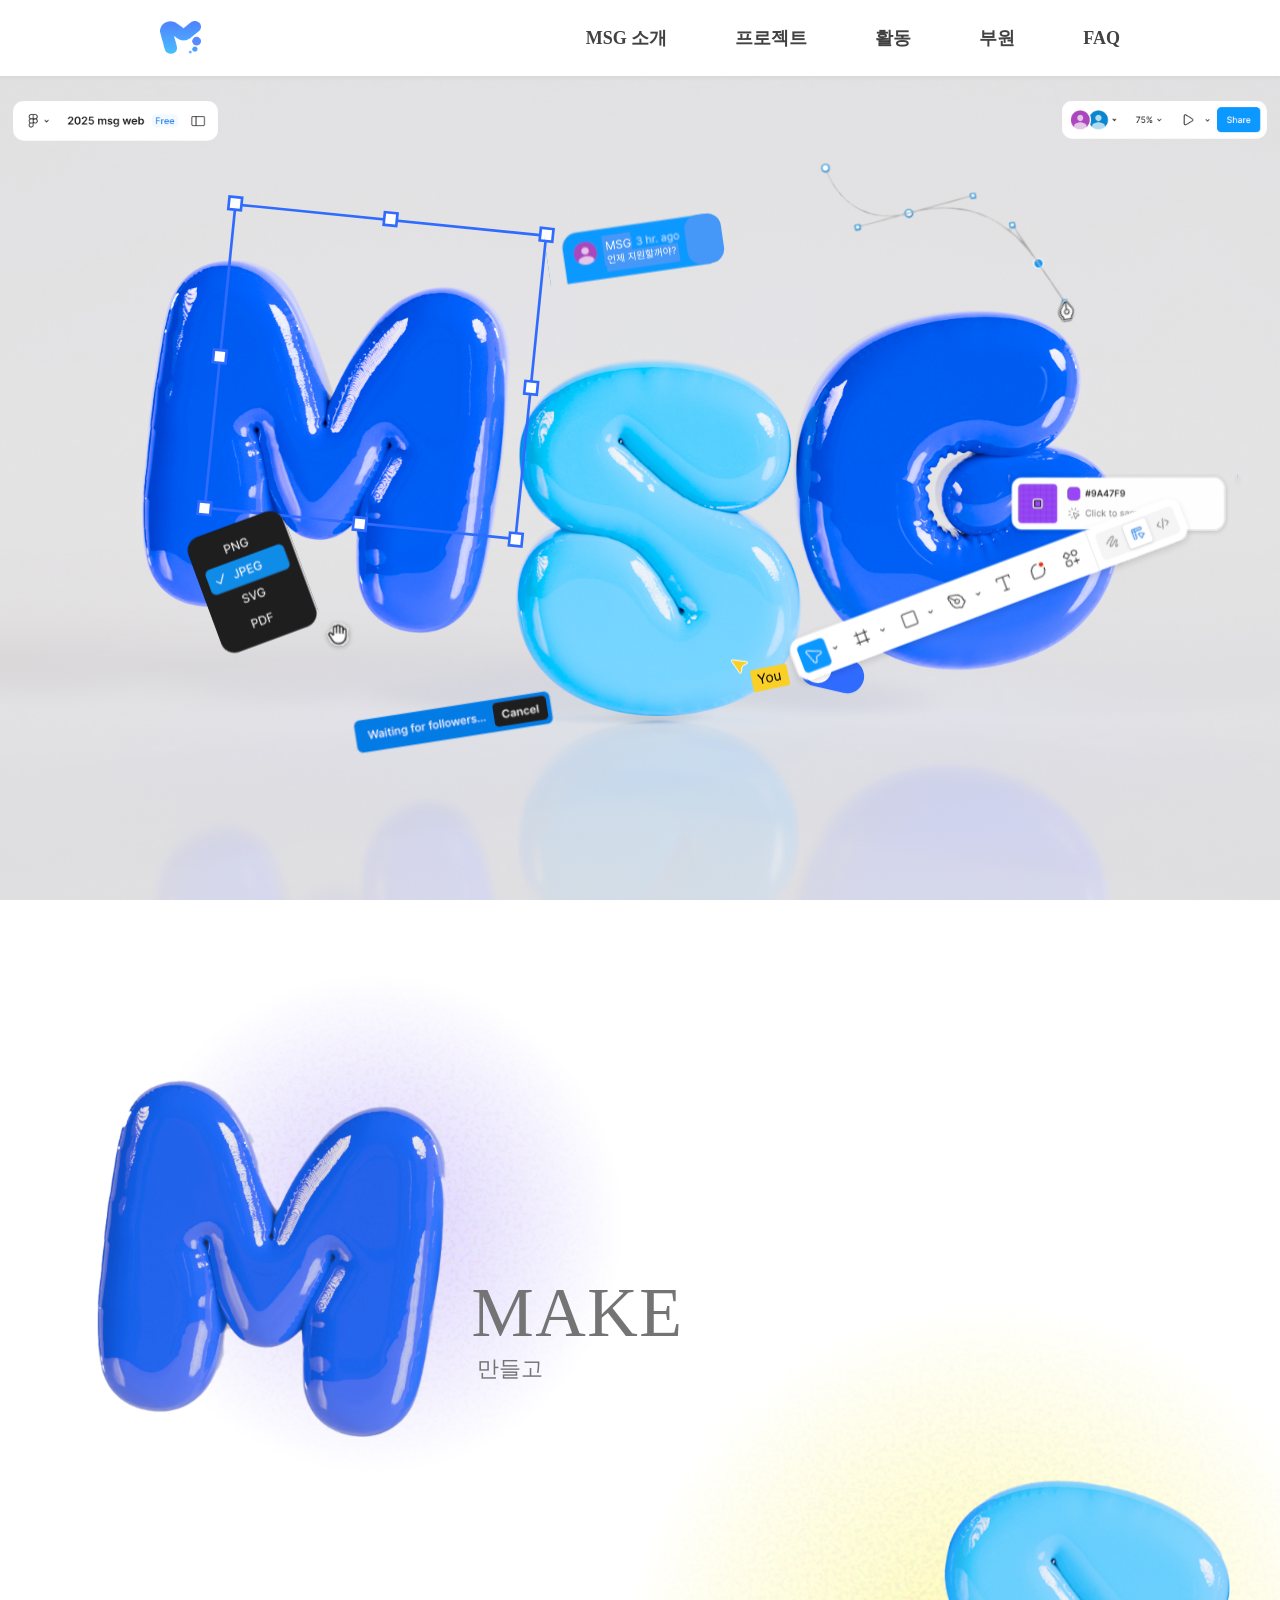
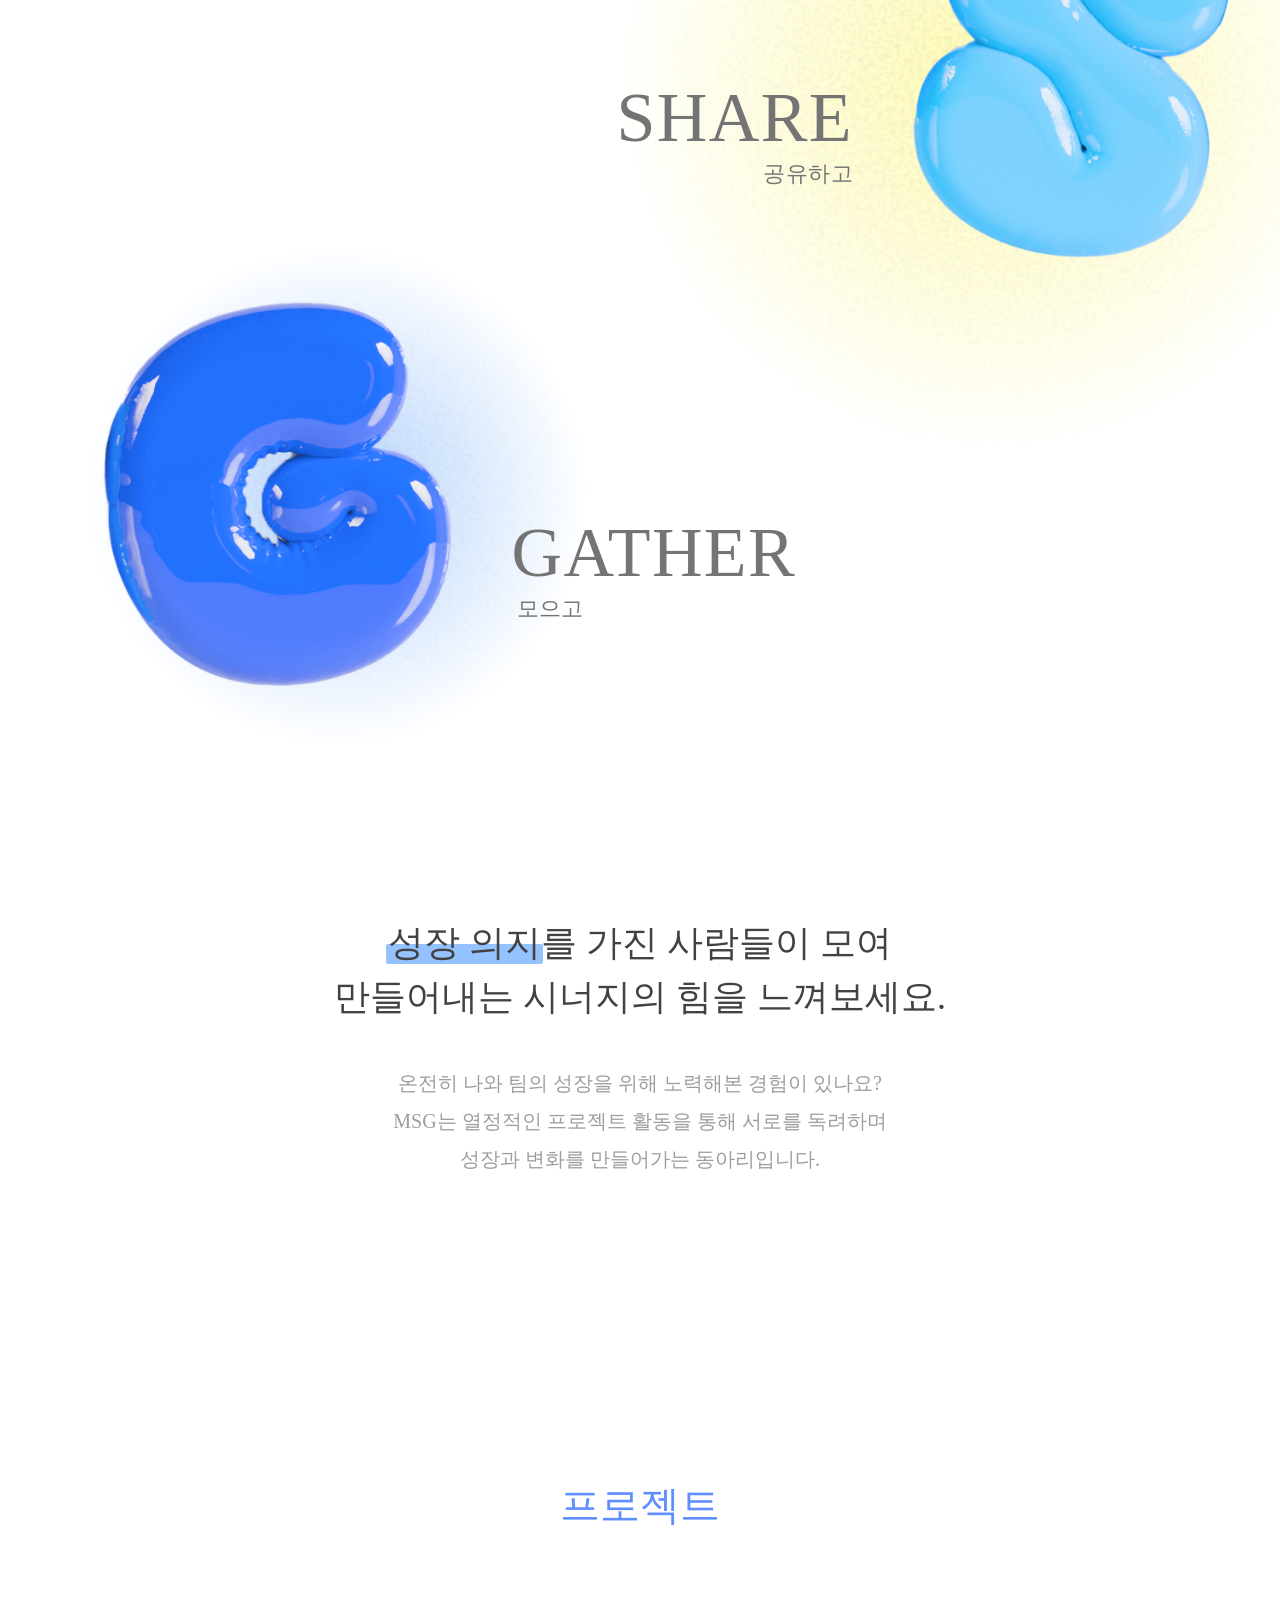
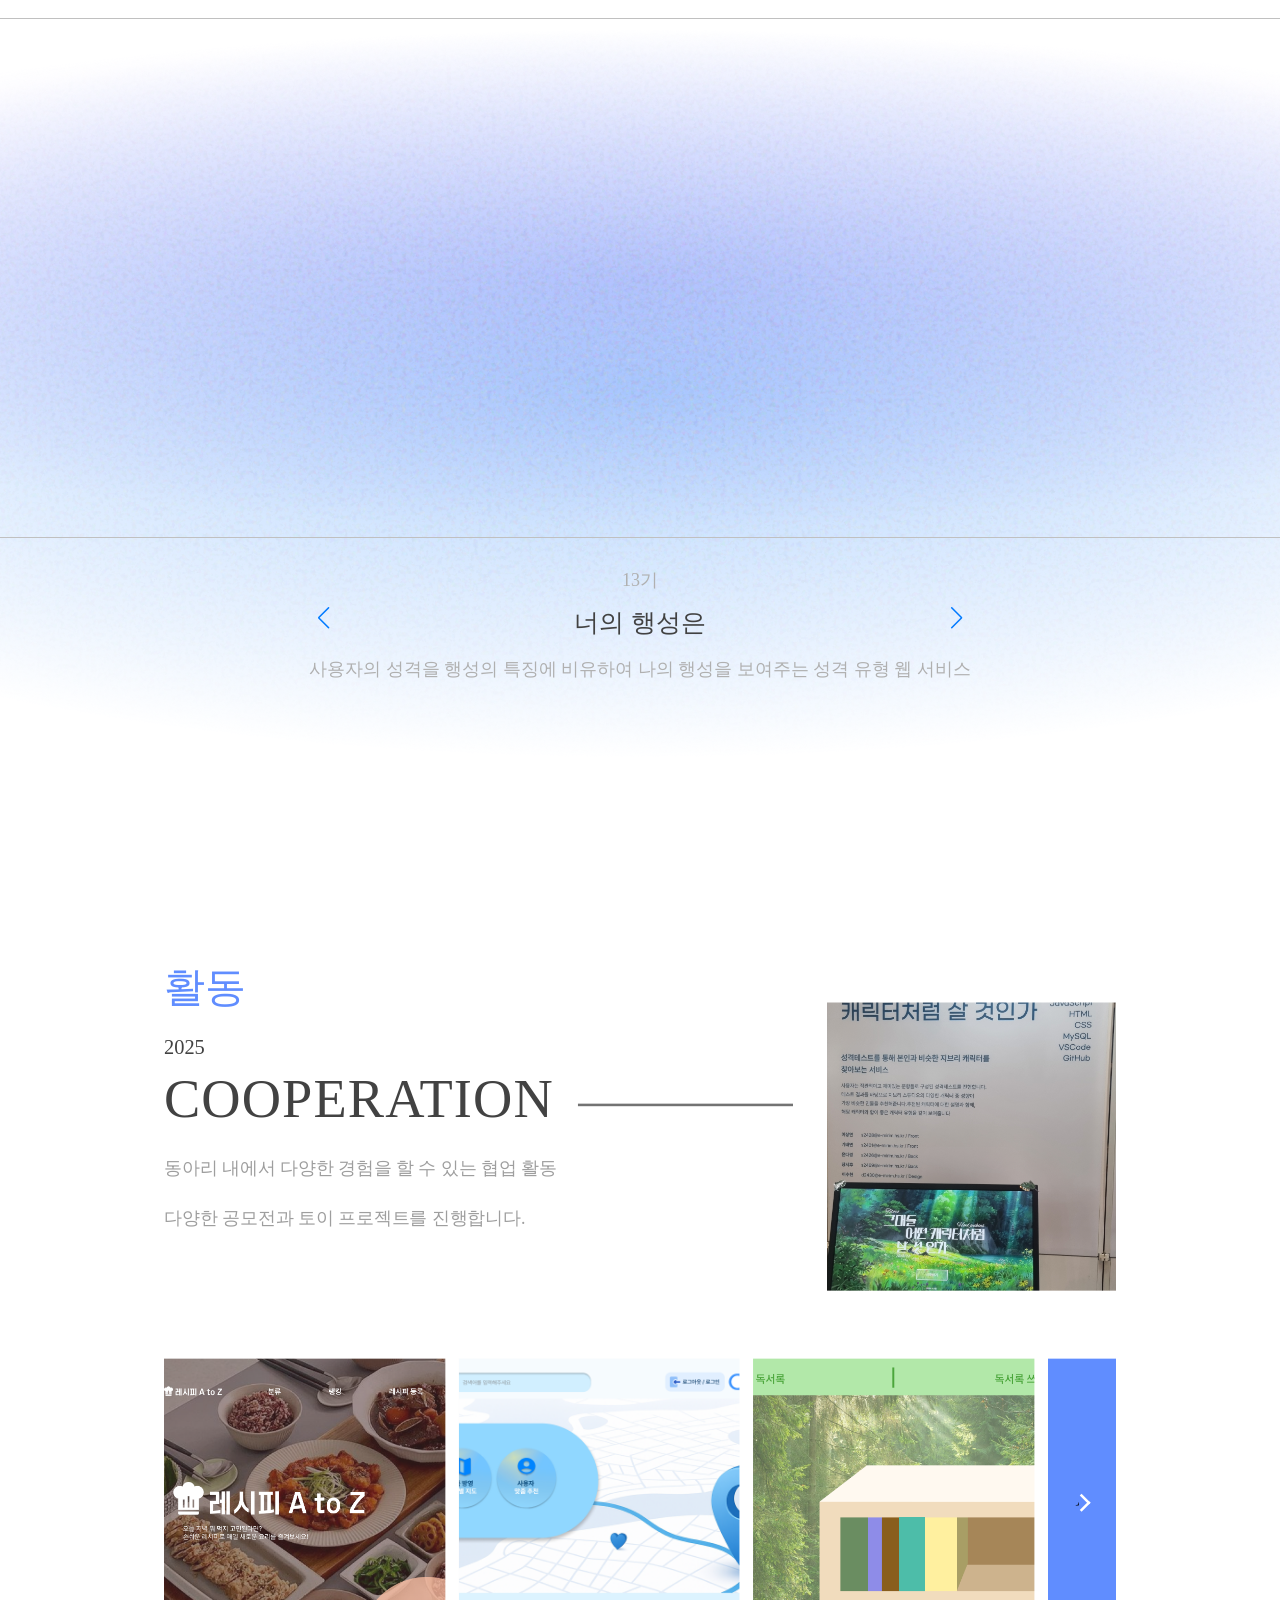
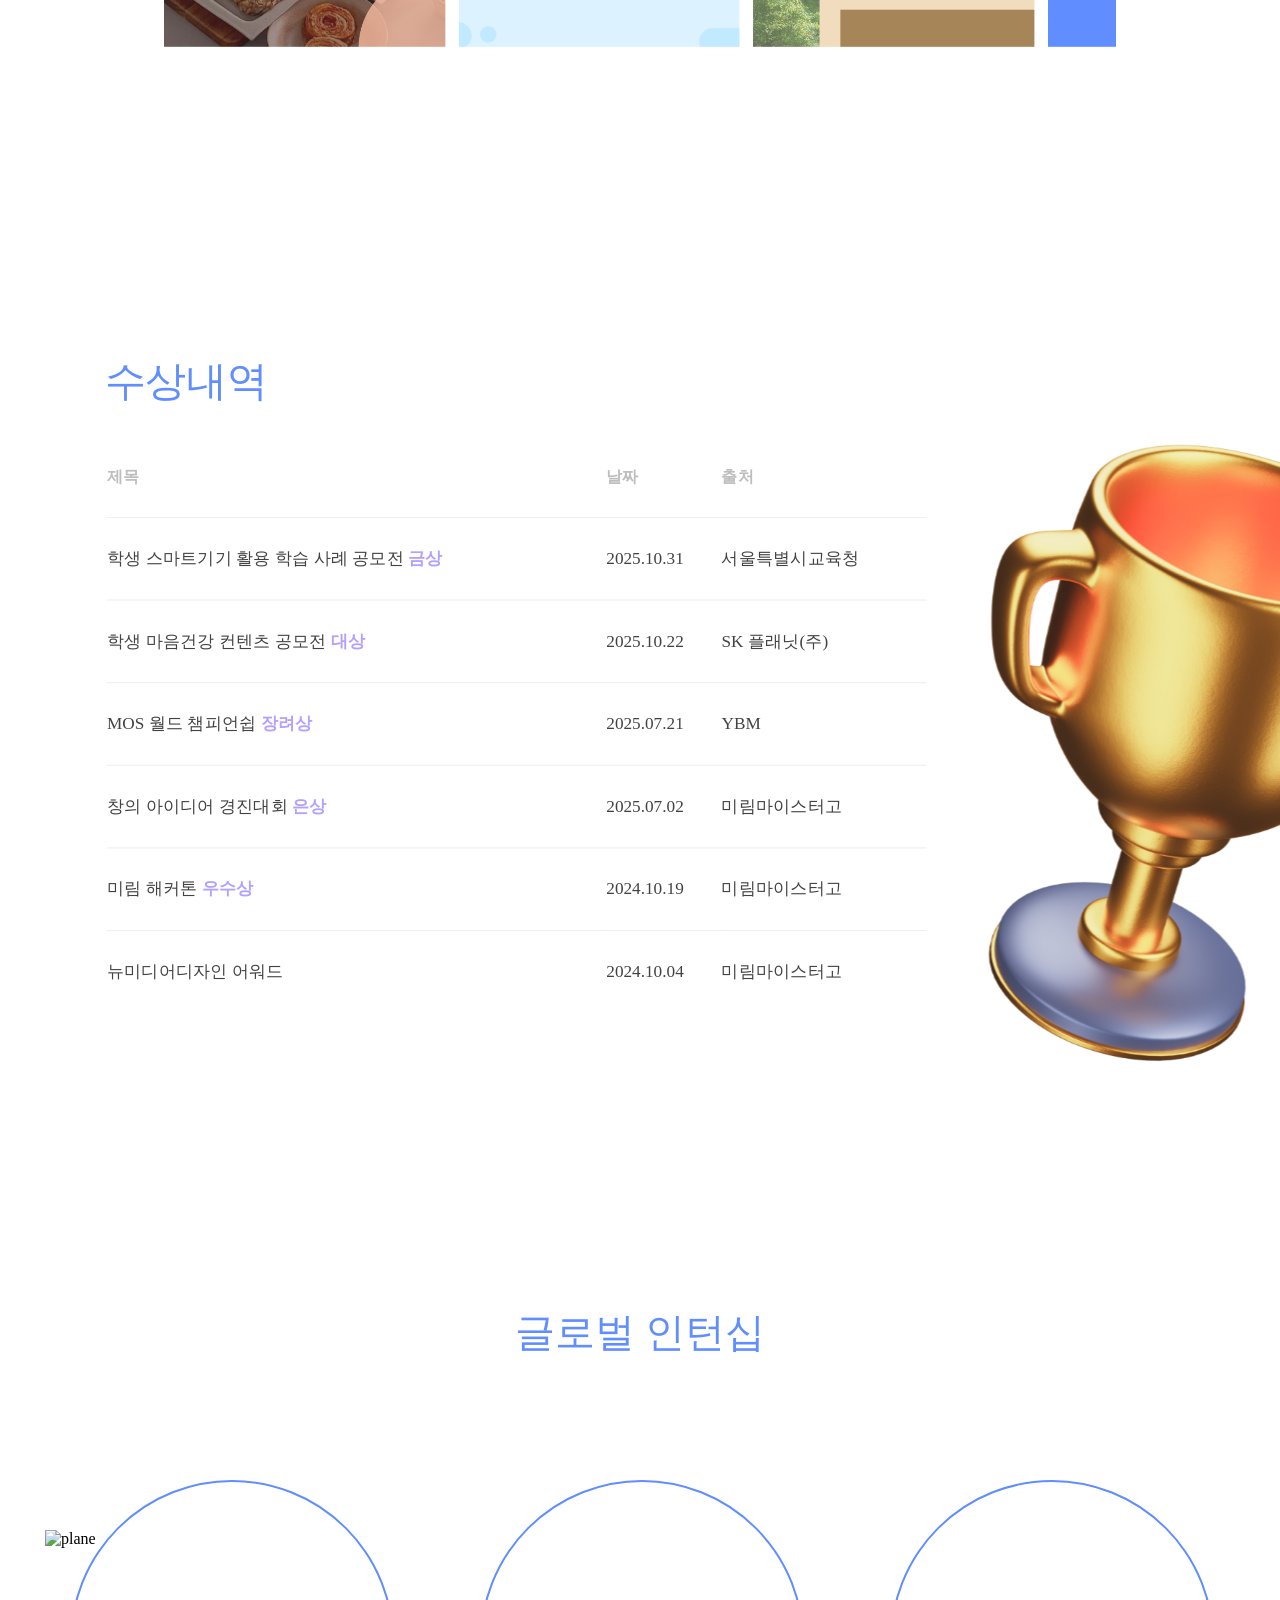
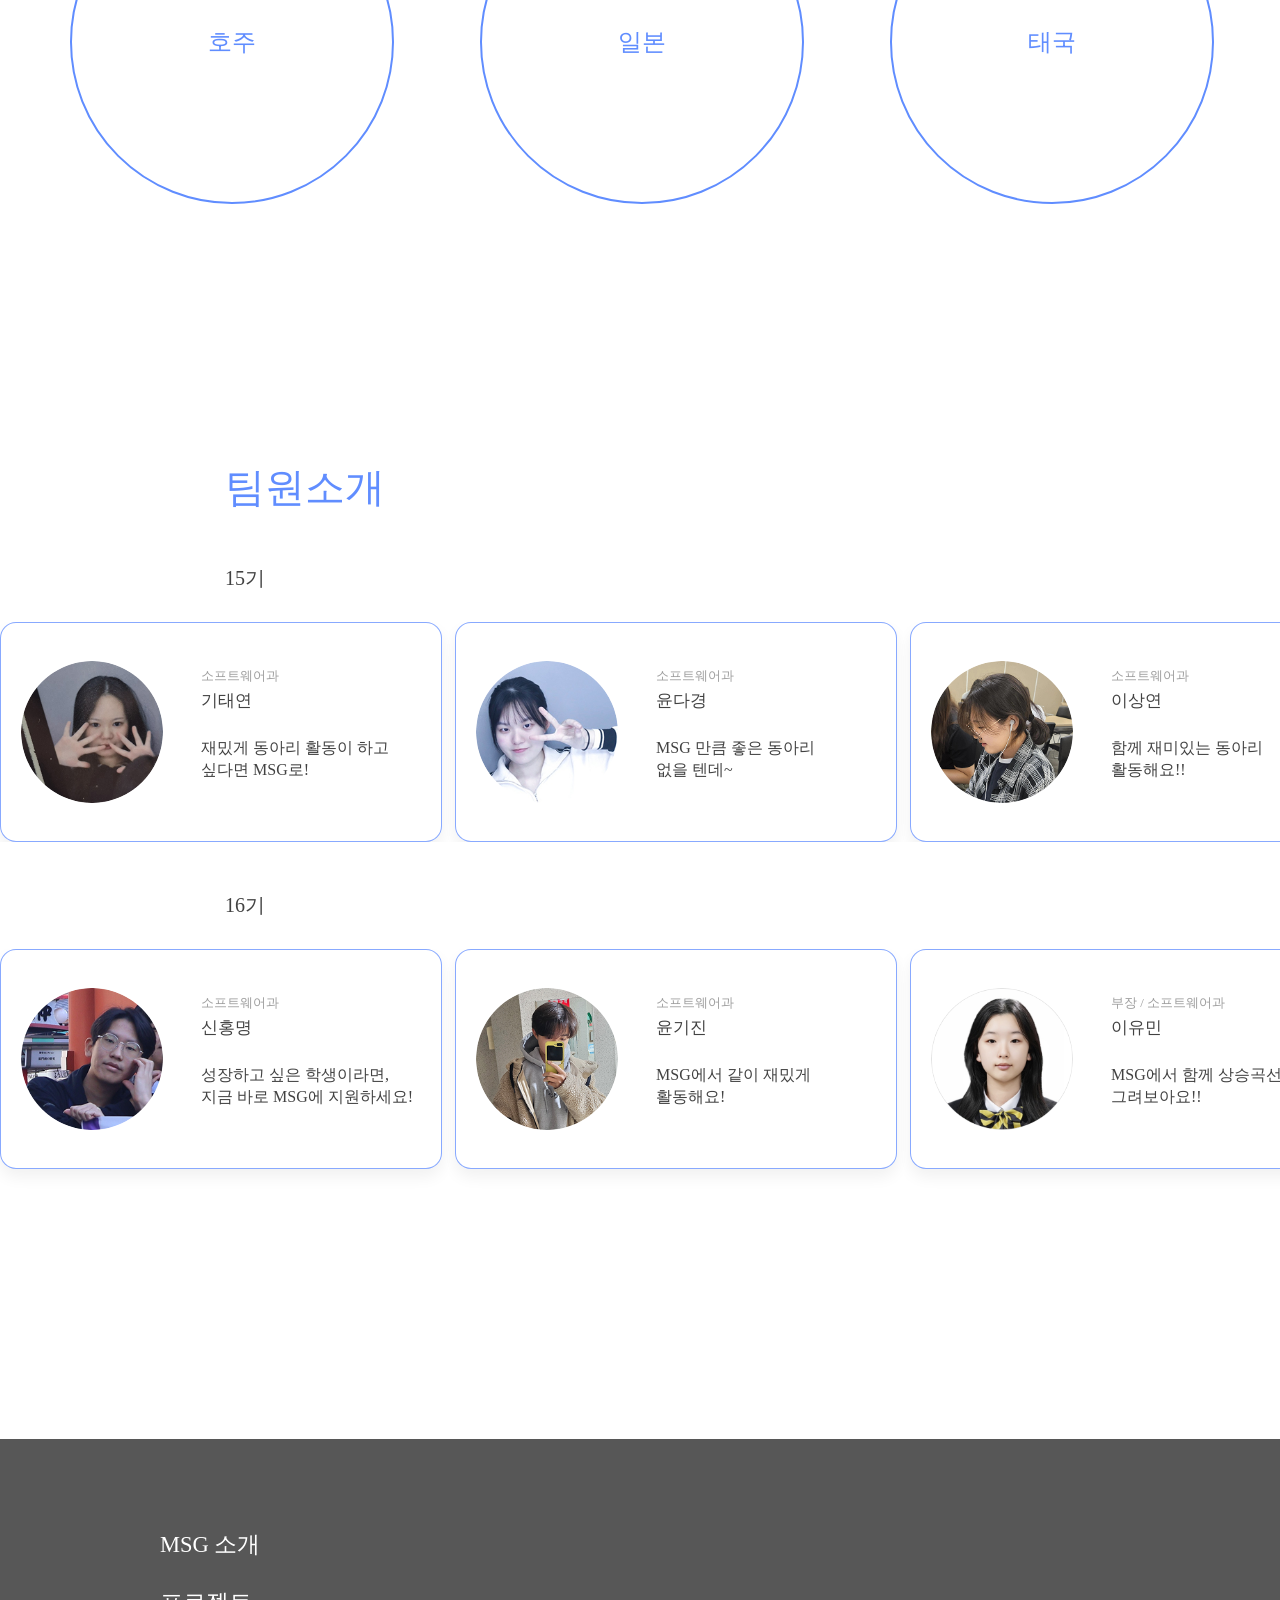
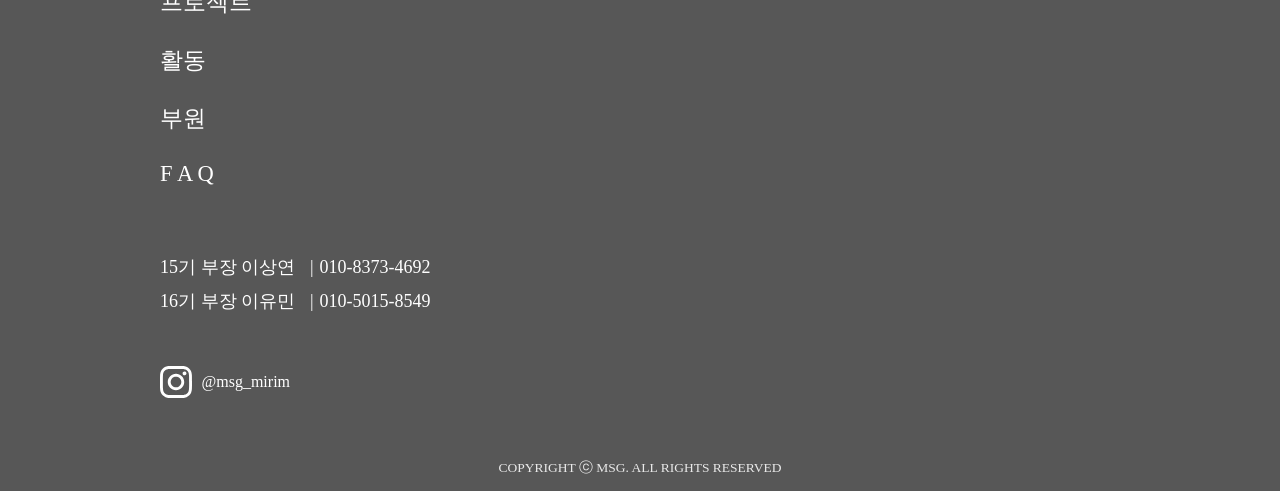
==== commit f7337535: "Merge pull request #22 from tyzzxxkk/main push" ====
--- a/index.html
+++ b/index.html
@@ -206,8 +206,7 @@
     
           <!-- 13 -->
           <div class="swiper-slide">
-            <img class="img-main" src="./image/project/project13.png">
-            <img class="img-side" src="./image/project/13.png">
+            <img class="img-main" src="./image/project/project13.svg">
     
             <div class="swiper-content">
               <div class="slide-grade">13기</div>
@@ -222,22 +221,20 @@
 
           <!-- 14 -->
           <div class="swiper-slide">
-            <img class="img-main" src="./image/project/project14.png">
-            <img class="img-side" src="./image/project/14.png">
+            <img class="img-main" src="./image/project/project14.svg">
     
             <div class="swiper-content">
               <div class="slide-grade">14기</div>
               <div class="slide-title">난 너 없이</div>
               <div class="slide-content">
-                환승연애 등장인물로 알아보는 나의 연애 유형테스트
+                환승연애 등장인물로 나의 연애 유형을 알아보는 성격 유형 웹 서비스
               </div>
             </div>
           </div>
     
           <!-- 15 -->
           <div class="swiper-slide">
-            <img class="img-main" src="./image/project/project15.png">
-            <img class="img-side" src="./image/project/15.png">
+            <img class="img-main" src="./image/project/project15.svg">
     
             <div class="swiper-content">
               <div class="slide-grade">15기</div>
@@ -245,7 +242,7 @@
               <div class="slide-title">그대들 어떤 캐릭터처럼 살 것인가</div>
 
               <div class="slide-content">
-                지브리 등장인물로 알아보는 나의 성격유형테스트
+                사용자의 성격을 지브리 등장인물에 비유하여 나의 캐릭터를 보여주는 성격 유형 웹 서비스
               </div>
             </div>
           </div>
@@ -328,7 +325,9 @@
     </section>
     
     <h2 class="global-title">글로벌 인턴십</h2>
-    
+      <div class="global-plane">
+        <img src="./image/plane.svg" alt="plane" />
+      </div>
       <div class="global-row">
 
         <div class="global-card">
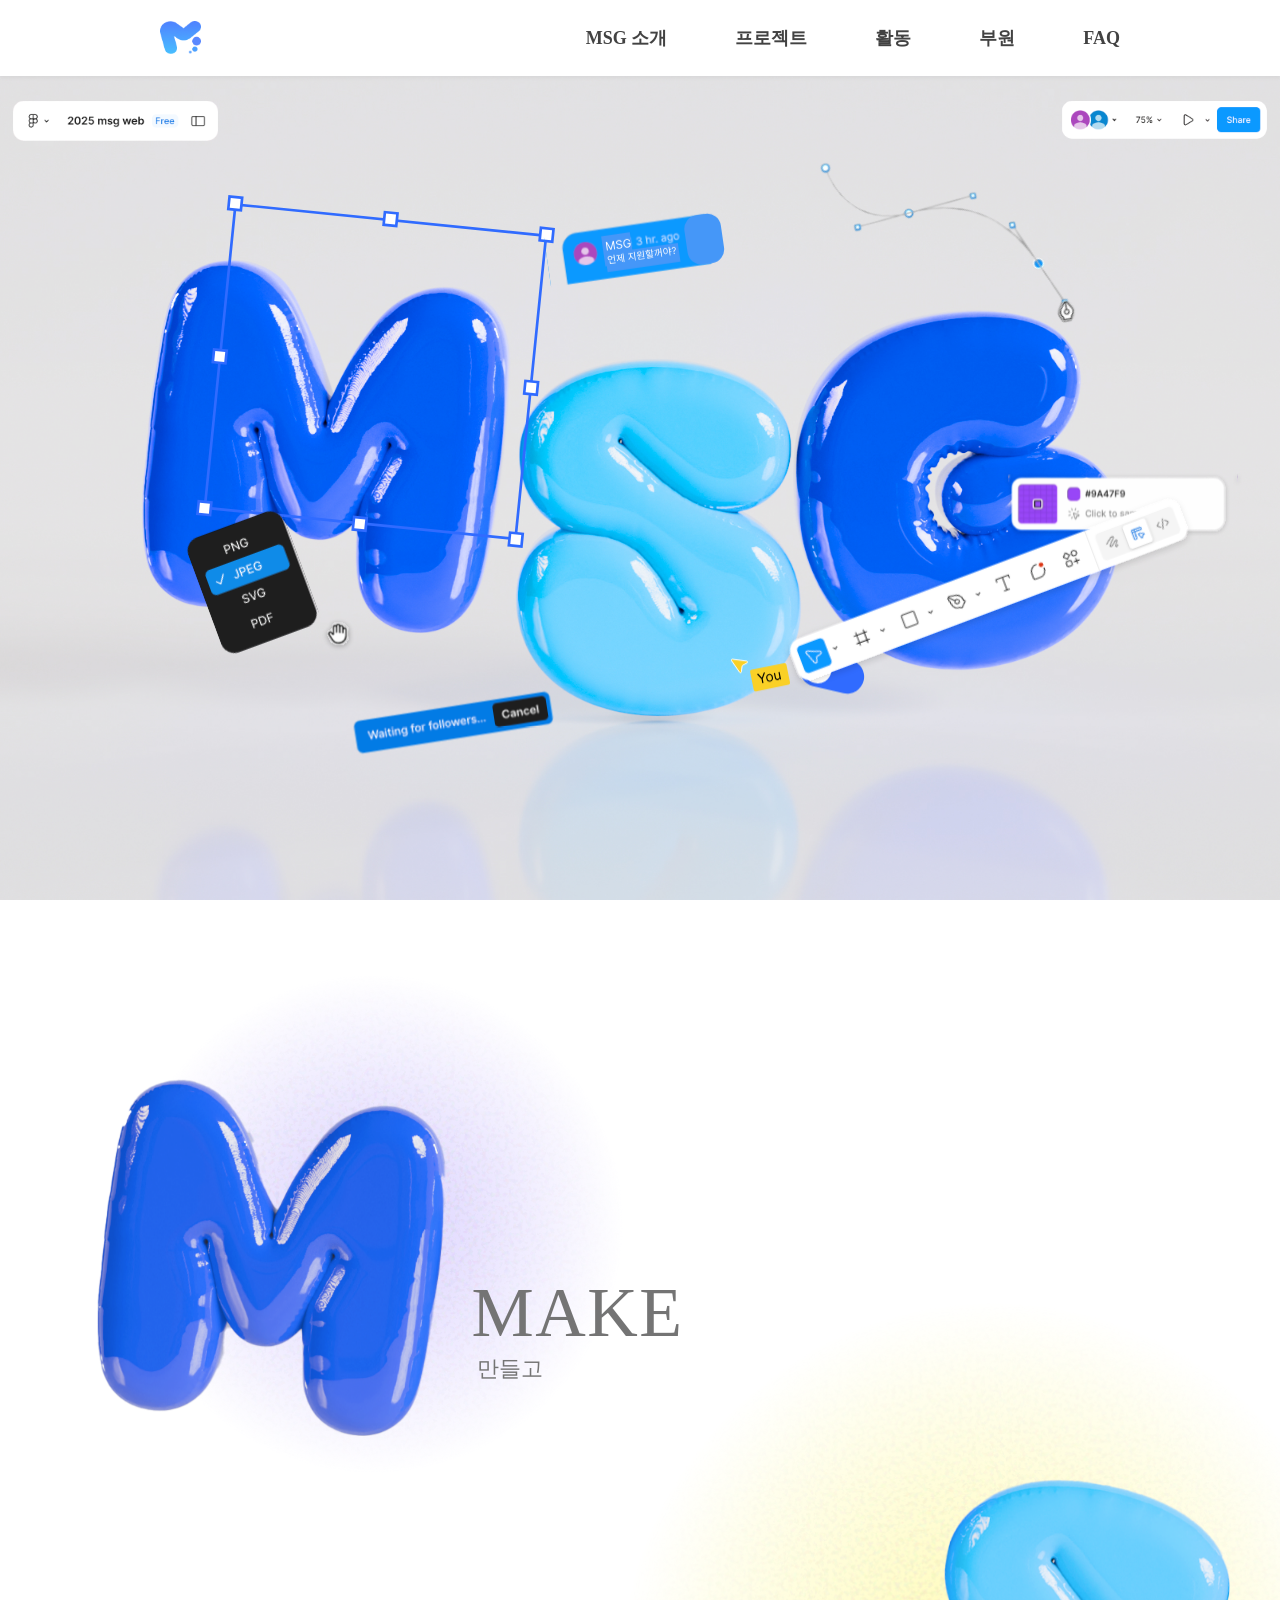
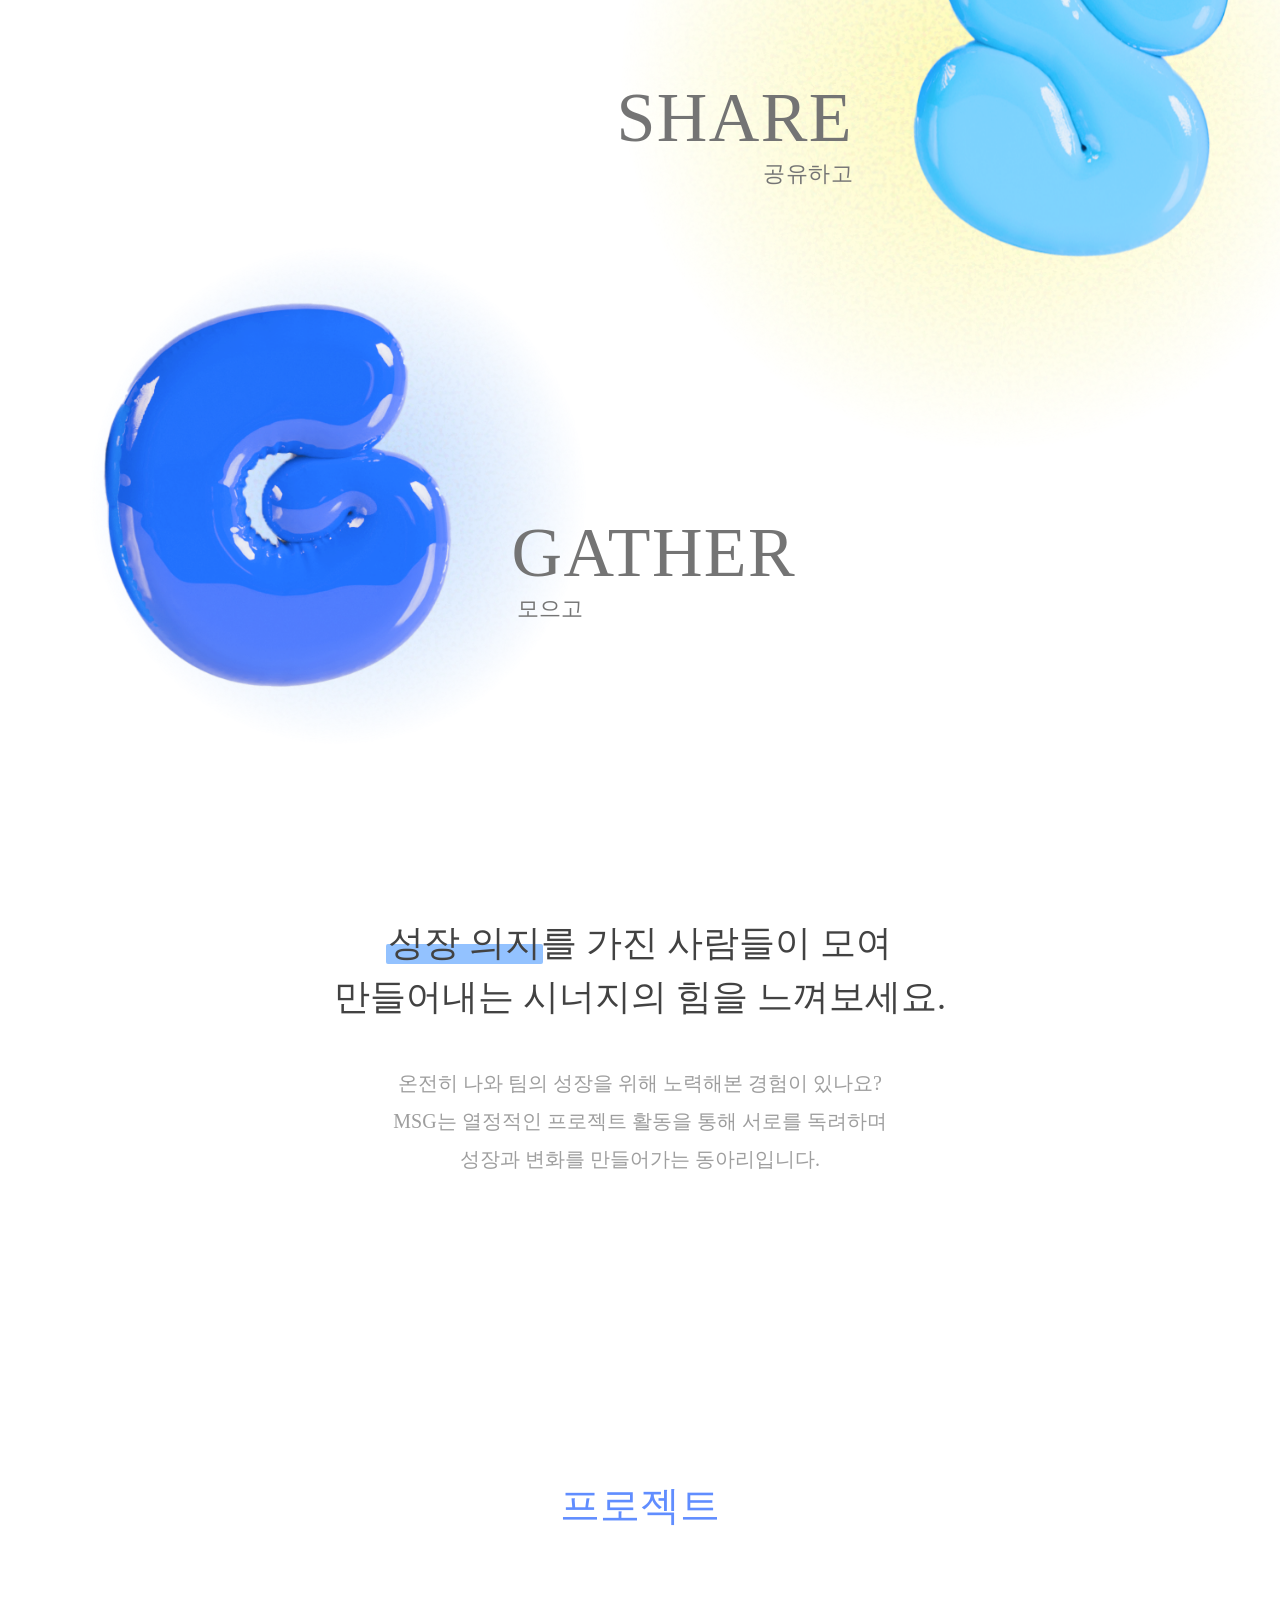
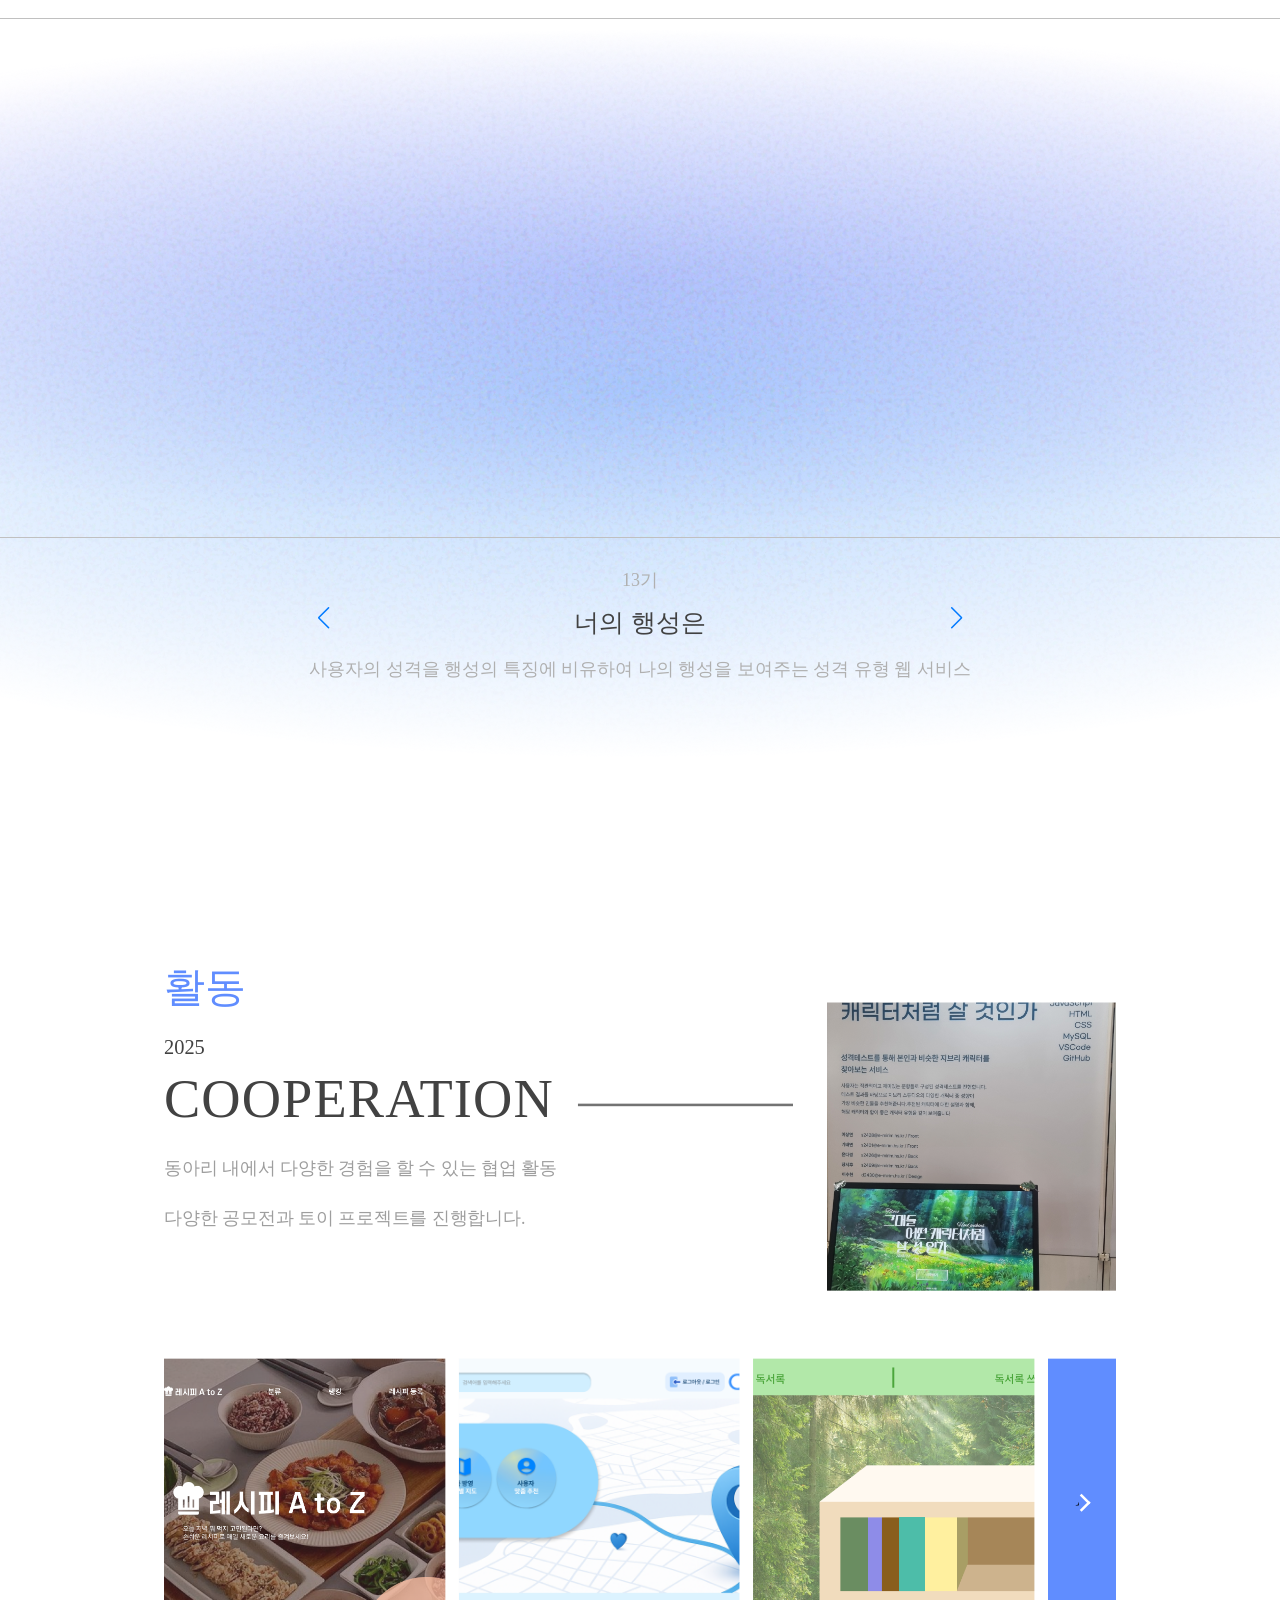
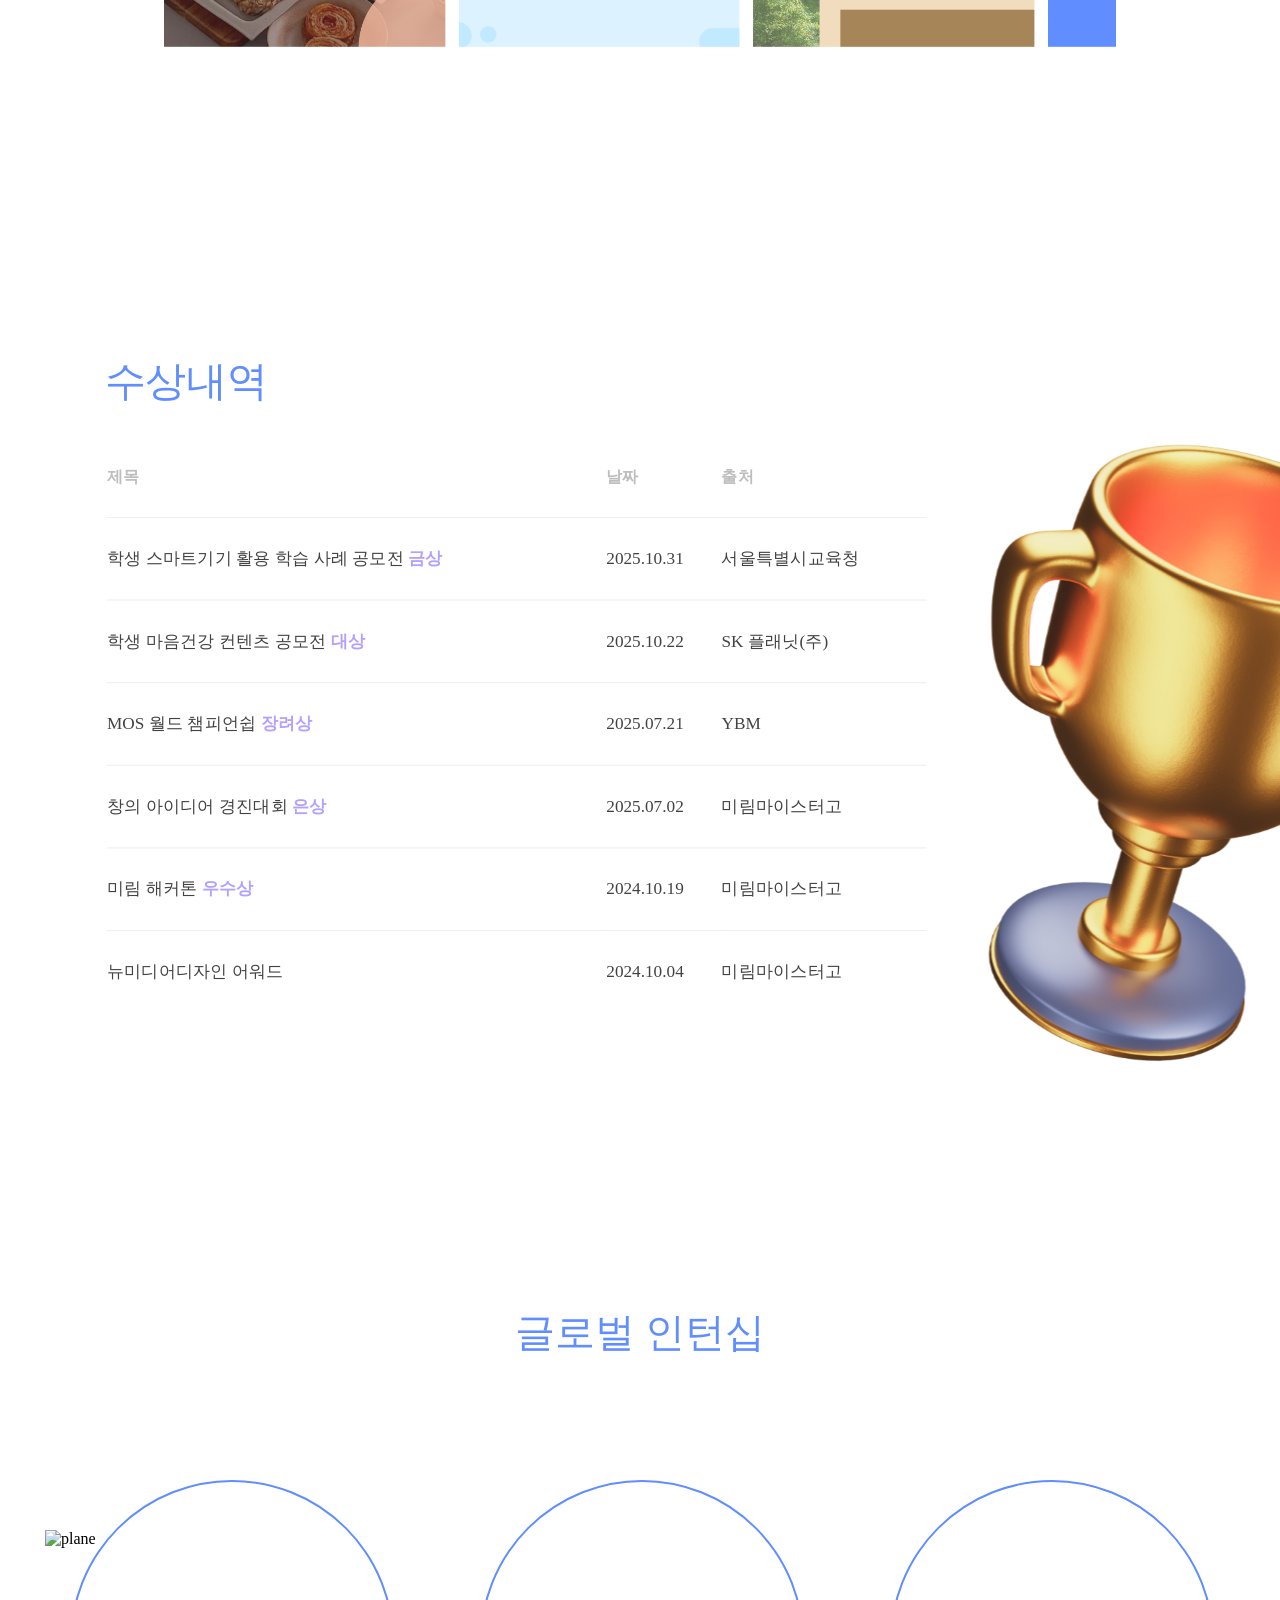
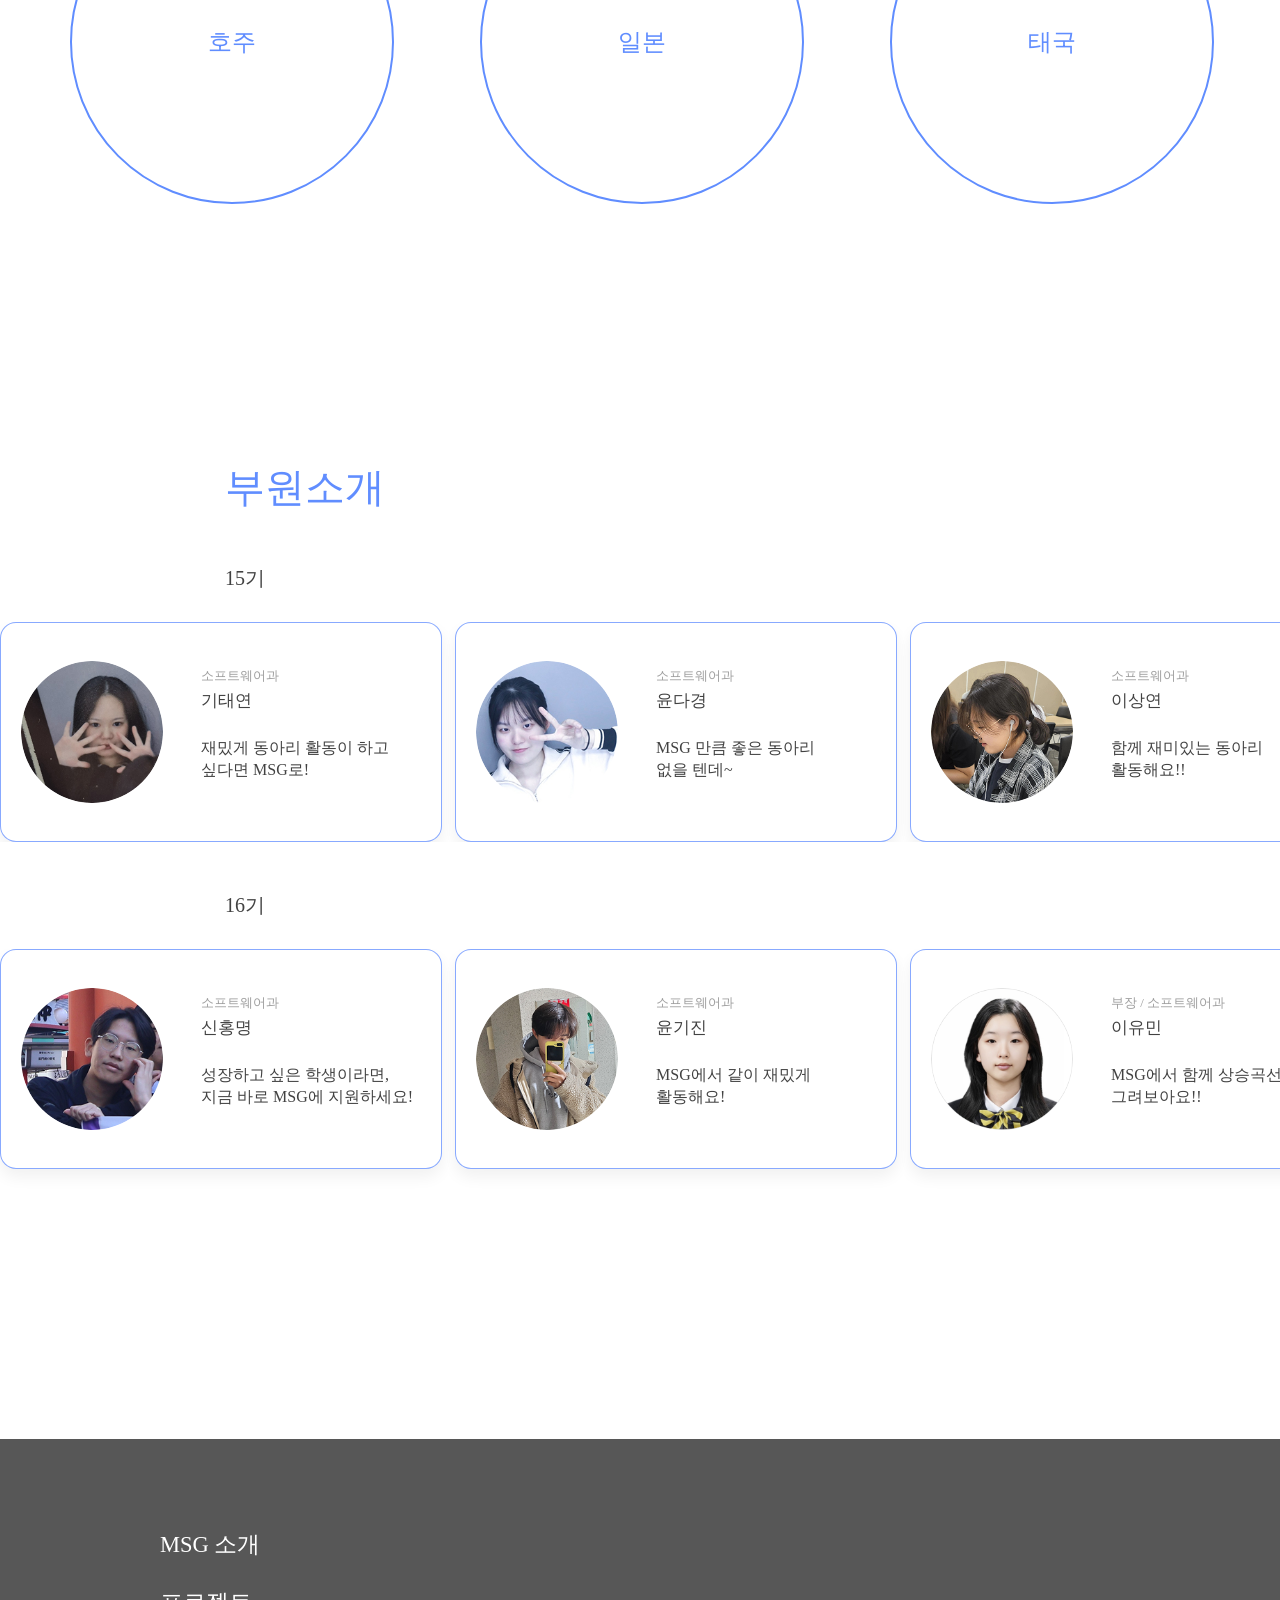
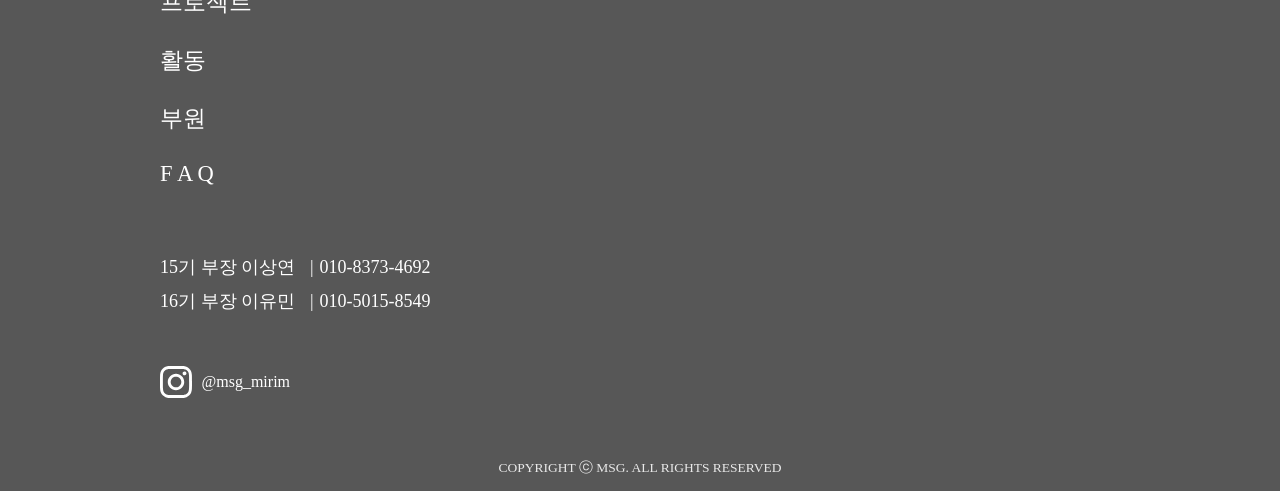
==== commit 678be59a: "Merge branch 'MSG-Mirim-Study-Group:main' into main" ====
--- a/index.html
+++ b/index.html
@@ -4,7 +4,7 @@
     <meta charset="UTF-8" />
     <meta name="viewport" content="width=device-width, initial-scale=1.0" />
     <title>Make Share Gather MSG</title>
-    <link rel="shortcut icon" type="image/x-icon" href="./image/logo.svg" />
+    <link rel="shortcut icon" type="image/x-icon" href="./image/logo.png" />
     <link rel="stylesheet" href="./css/style.css" />
     <link rel="stylesheet" href="./css/index.css" />
     <link rel="stylesheet" href="https://cdn.jsdelivr.net/npm/swiper@11/swiper-bundle.min.css"
@@ -377,7 +377,7 @@
     </div>
 
     <section class="member" id="section-member">
-      <h2 class="member-title">팀원소개</h2>
+      <h2 class="member-title">부원소개</h2>
     
       <p class="member-grade">15기</p>
 
@@ -497,10 +497,10 @@
       <div class="footer-menu">
         <ul>
           <li>
-            <a href="./index.html" class="footer-menu-item">MSG 소개</a>
-            <a href="./project.html" class="footer-menu-item">프로젝트</a>
-            <a href="./activity.html" class="footer-menu-item">활동</a>
-            <a href="./member.html" class="footer-menu-item">부원</a>
+            <a href="#" class="footer-menu-item" id="footer-logo-text">MSG 소개</a>
+            <a href="#section-project" class="footer-menu-item" id="footer-project">프로젝트</a>
+            <a href="#section-activity" class="footer-menu-item" id="footer-activity">활동</a>
+            <a href="#section-member" class="footer-menu-item" id="footer-member">부원</a>
             <a href="./FAQ.html" class="footer-menu-item">F A Q</a>
           </li>
         </ul>
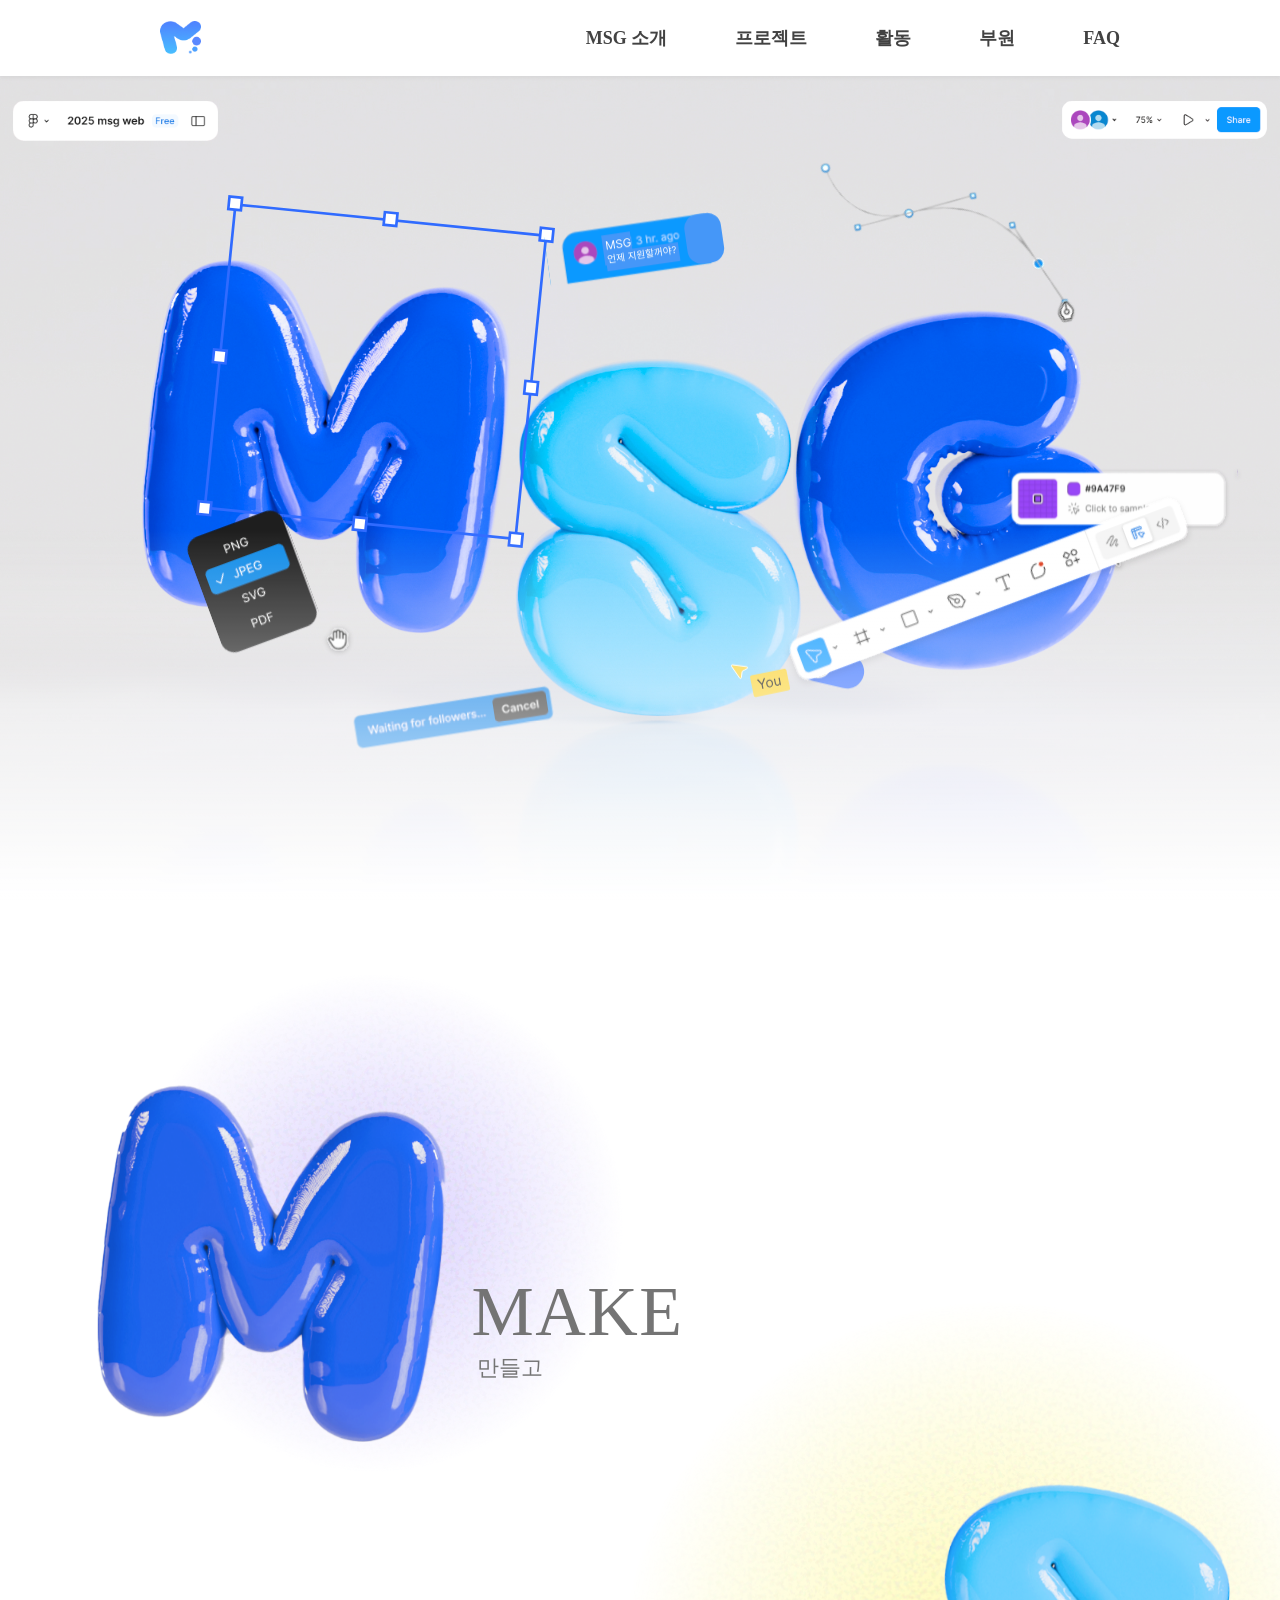
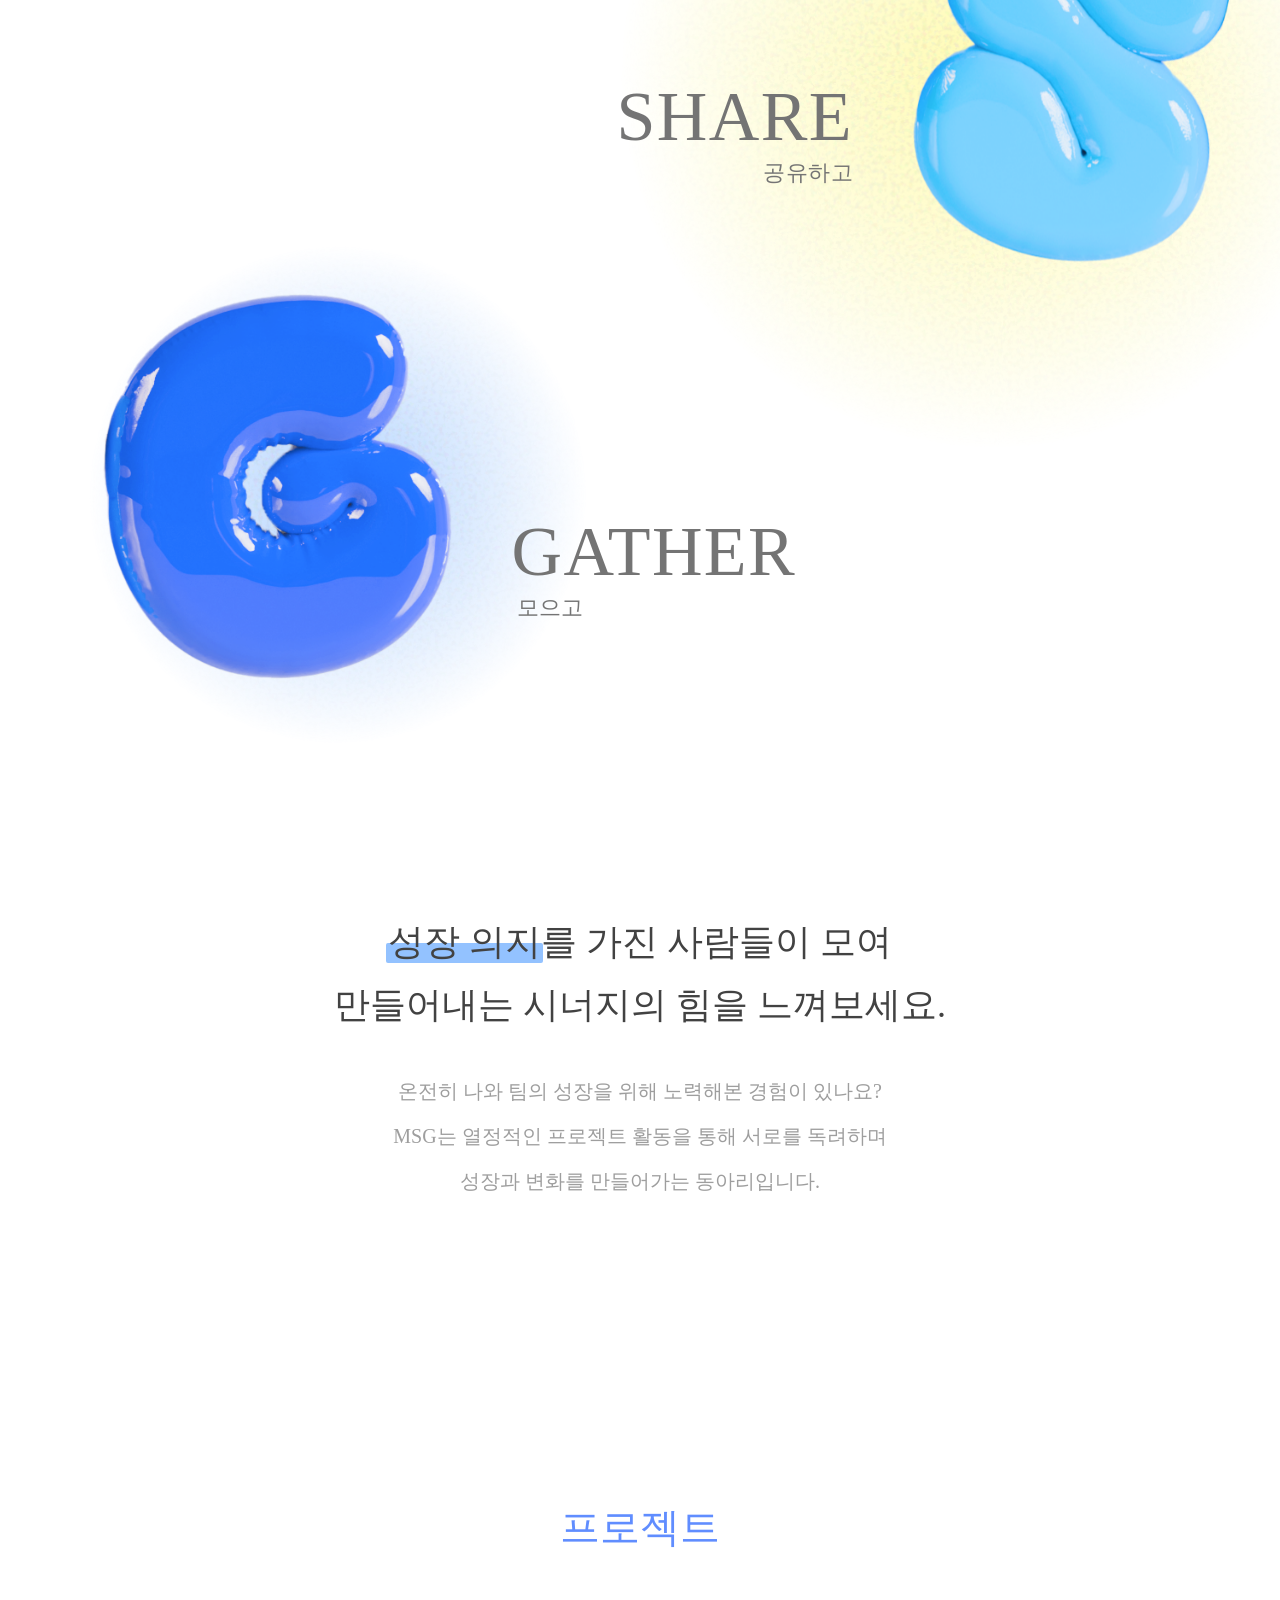
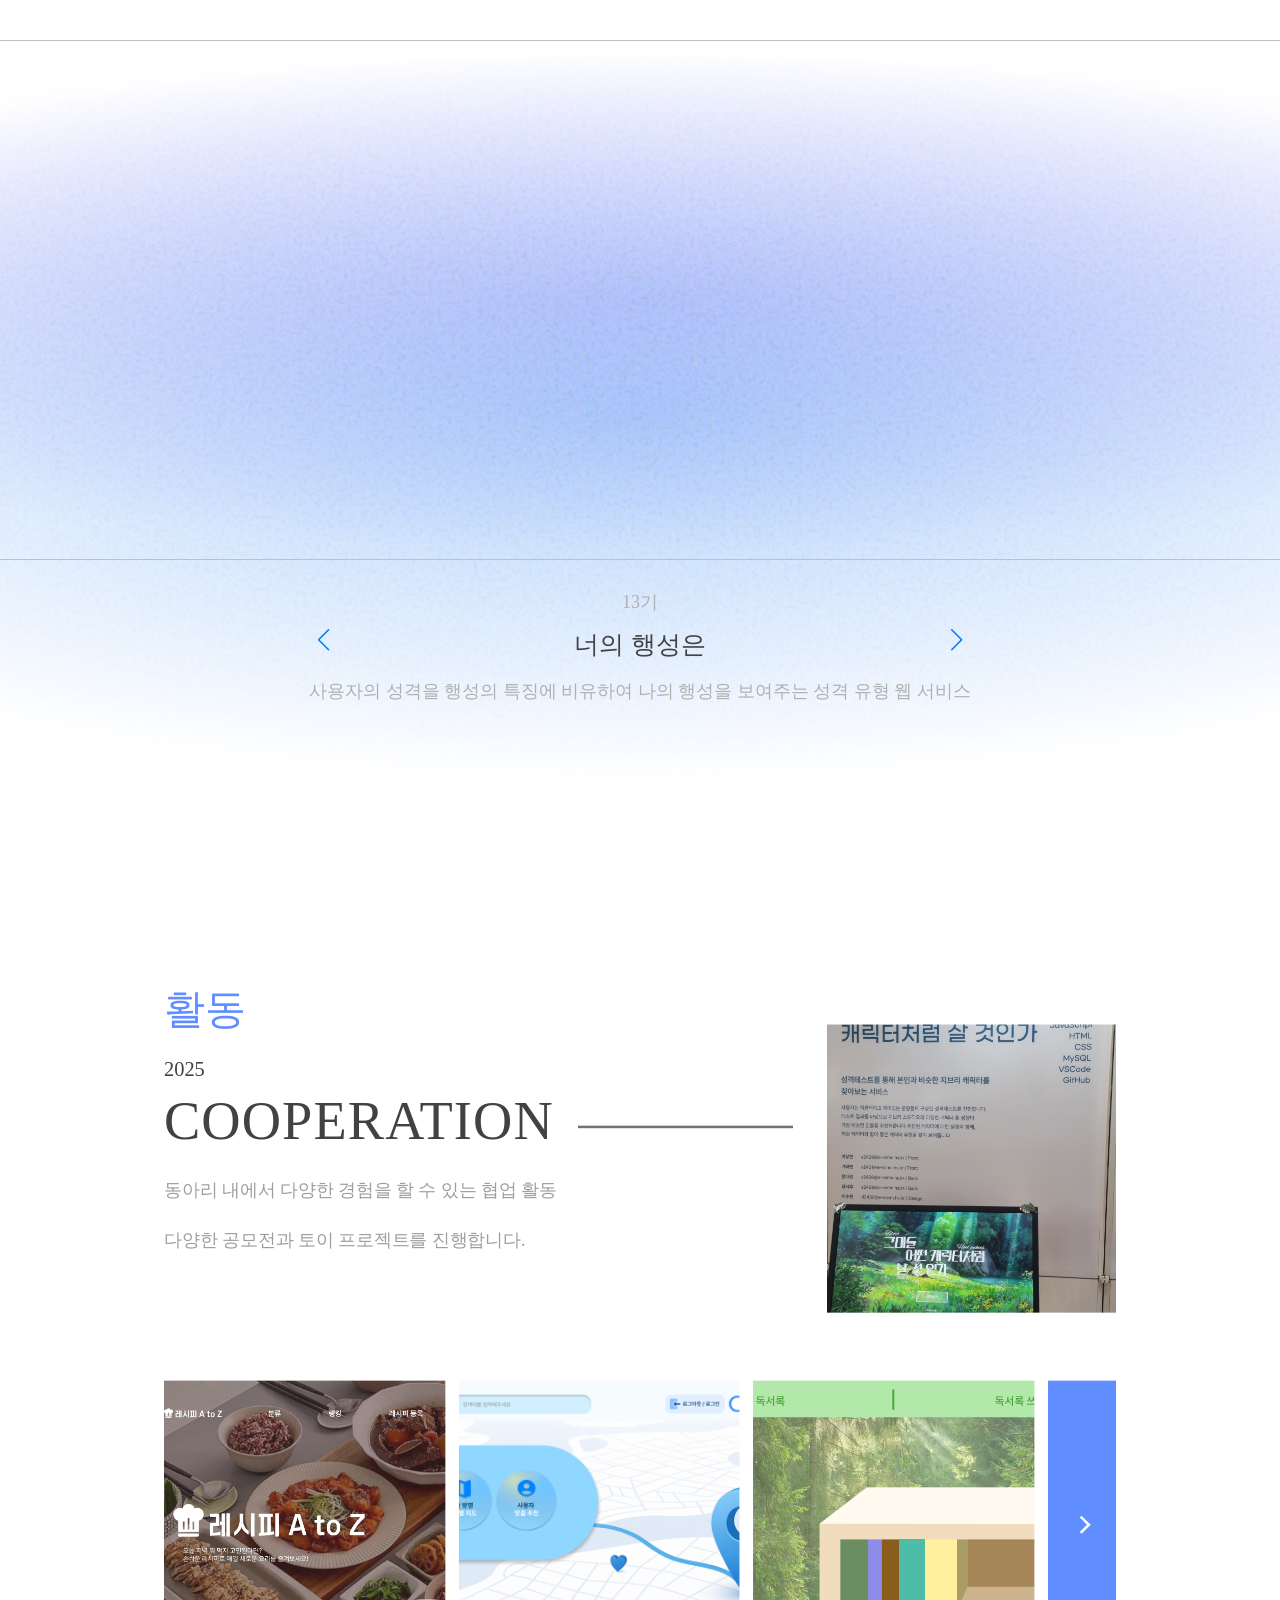
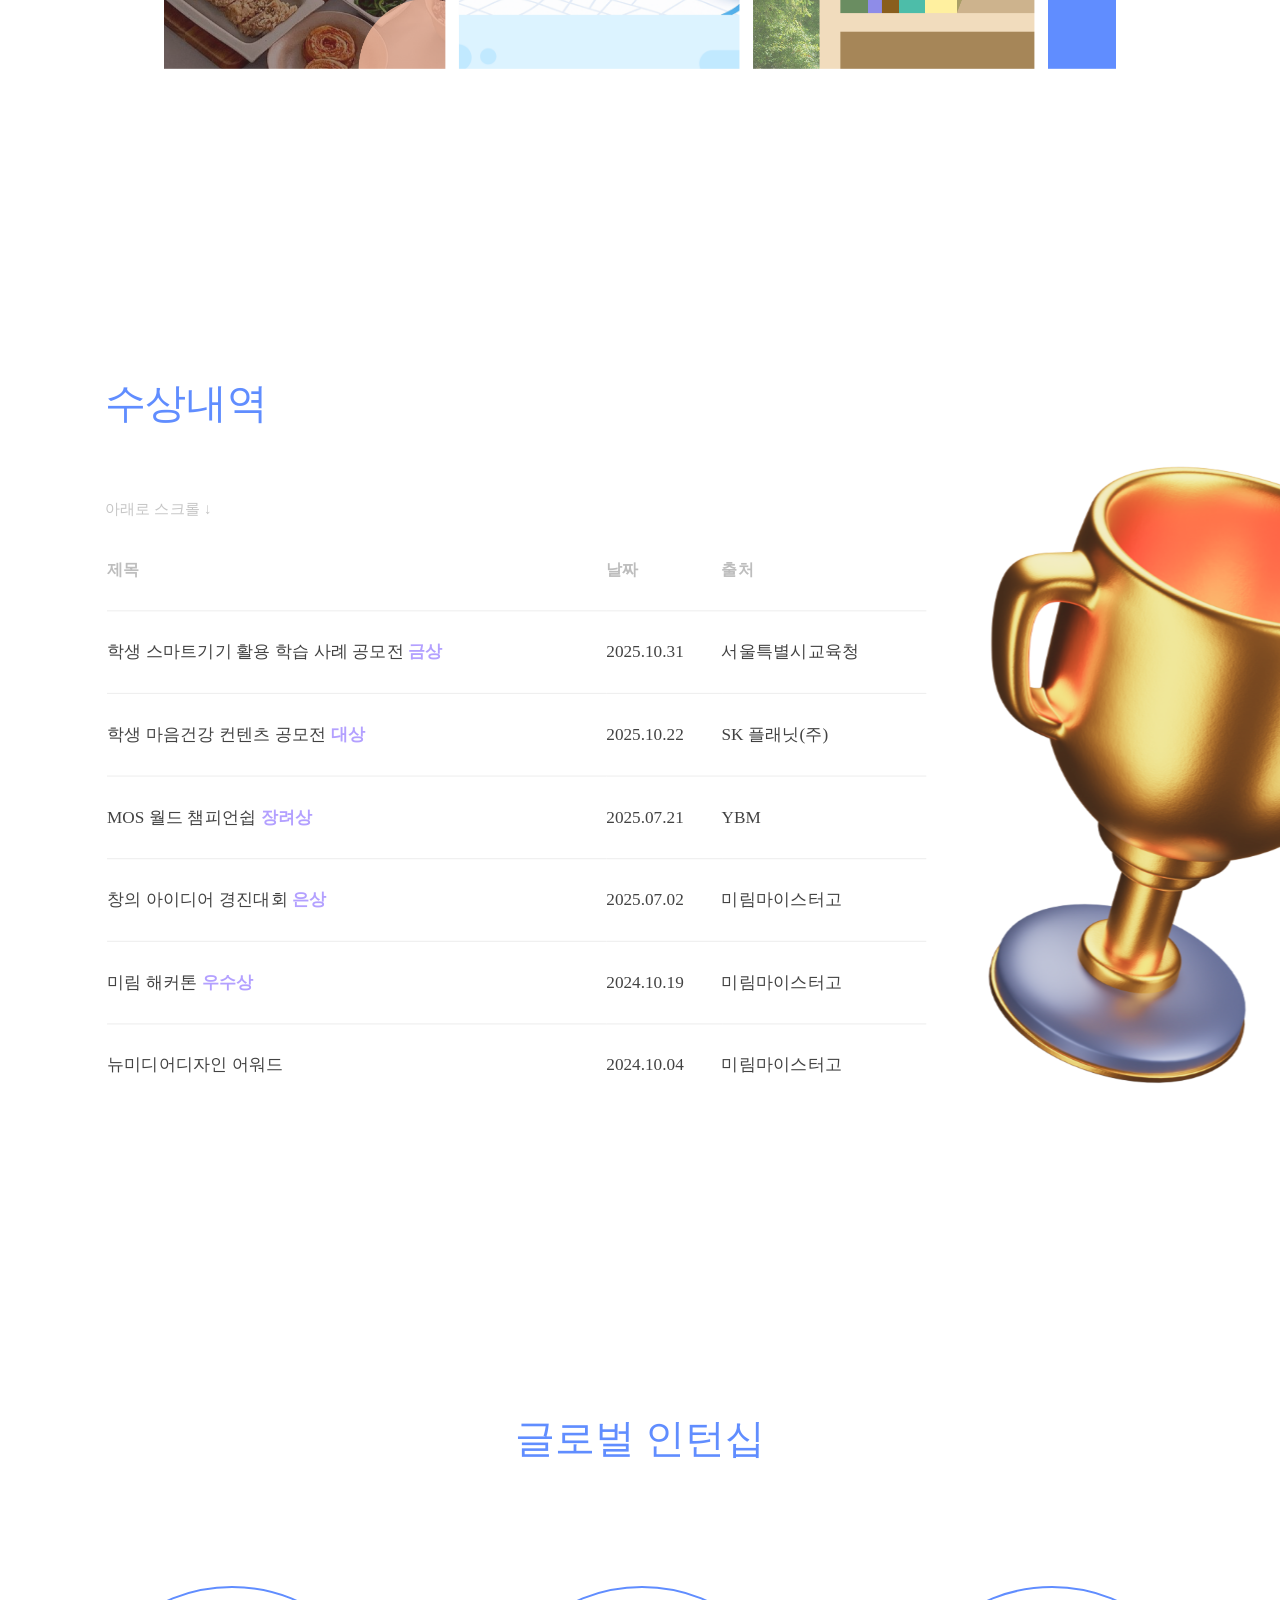
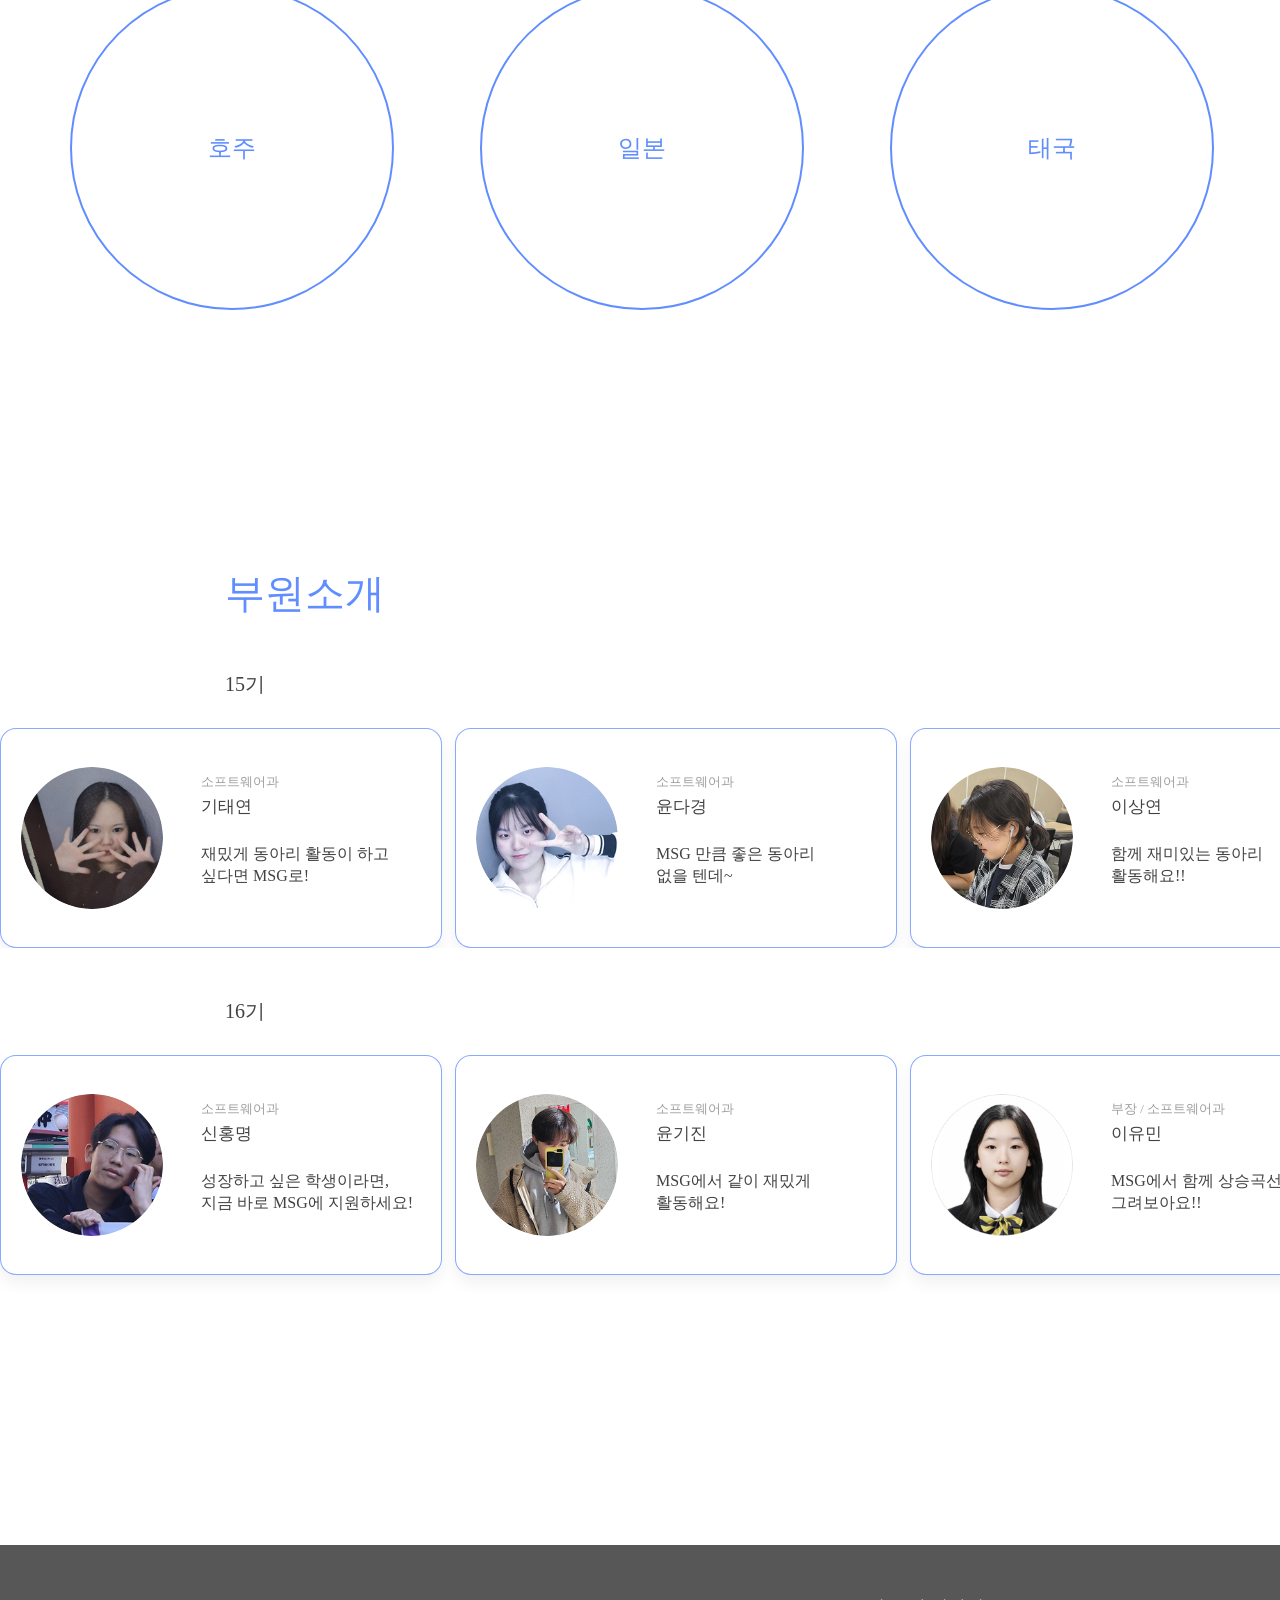
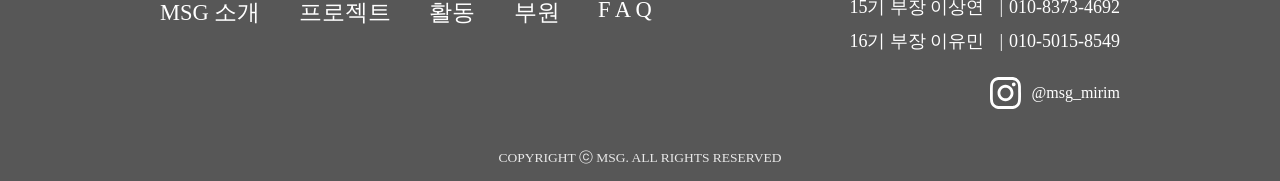
==== commit 7d490b4e: "Merge branch 'main' into main" ====
--- a/index.html
+++ b/index.html
@@ -14,7 +14,9 @@
   <body>
     <!-- header -->
     <header>
-      <img src="./image/logo.png" class="header-logo" alt="logo" />
+      <a href="#" class="header-logo-link" id="header-logo-link" aria-label="첫 화면으로">
+        <img src="./image/logo.png" class="header-logo" alt="MSG 로고" />
+      </a>
 
       <button class="menu-toggle">
         <img src="./image/header-button.svg" class="toggle" />
@@ -183,16 +185,15 @@
       </div>
     </section>
 
-    <div class="content-desc">
+    <div class="content-desc" id="content-desc">
       <h2>
-        <span class="highlight">성장 의지</span>를 가진 사람들이 모여<br />
-        만들어내는 시너지의 힘을 느껴보세요.
+        <span class="content-desc-line"><span class="highlight">성장 의지</span>를 가진 사람들이 모여</span>
+        <span class="content-desc-line">만들어내는 시너지의 힘을 느껴보세요.</span>
       </h2>
-    
       <p>
-        온전히 나와 팀의 성장을 위해 노력해본 경험이 있나요?<br />
-        MSG는 열정적인 프로젝트 활동을 통해 서로를 독려하며<br />
-        성장과 변화를 만들어가는 동아리입니다.
+        <span class="content-desc-line">온전히 나와 팀의 성장을 위해 노력해본 경험이 있나요?</span>
+        <span class="content-desc-line">MSG는 열정적인 프로젝트 활동을 통해 서로를 독려하며</span>
+        <span class="content-desc-line">성장과 변화를 만들어가는 동아리입니다.</span>
       </p>
     </div>
 
@@ -303,6 +304,7 @@
         <div class="award-left">
           <div class="reward-title">수상내역</div>
   
+          <div class="reward-sub"><span>아래로 스크롤</span> <span class="scroll-hint-arrow" aria-hidden="true">↓</span></div>
           <div class="reward-scrollArea">
             <table class="reward-list">
               <thead>
@@ -325,9 +327,6 @@
     </section>
     
     <h2 class="global-title">글로벌 인턴십</h2>
-      <div class="global-plane">
-        <img src="./image/plane.svg" alt="plane" />
-      </div>
       <div class="global-row">
 
         <div class="global-card">
@@ -494,29 +493,29 @@
     </section>
     <!-- footer -->
     <footer>
-      <div class="footer-menu">
-        <ul>
-          <li>
-            <a href="#" class="footer-menu-item" id="footer-logo-text">MSG 소개</a>
-            <a href="#section-project" class="footer-menu-item" id="footer-project">프로젝트</a>
-            <a href="#section-activity" class="footer-menu-item" id="footer-activity">활동</a>
-            <a href="#section-member" class="footer-menu-item" id="footer-member">부원</a>
-            <a href="./FAQ.html" class="footer-menu-item">F A Q</a>
-          </li>
-        </ul>
-      </div>
-      <div class="footer-connect">
-        <a class="president" href="https://www.instagram.com/slee_0115/"
-          >15기 부장 이상연</a
-        >010-8373-4692
-        <br />
-        <a class="president" href="https://www.instagram.com/minn__nnii/"
-          >16기 부장 이유민</a
-        >010-5015-8549
-      </div>
-      <div class="footer-instagram">
-        <img src="./image/instagram.svg" alt="인스타그램" />
-        <a href="https://www.instagram.com/msg_mirim/">@msg_mirim</a>
+      <div class="footer-inner">
+        <div class="footer-menu">
+          <ul>
+            <li>
+              <a href="#" class="footer-menu-item" id="footer-logo-text">MSG 소개</a>
+              <a href="#section-project" class="footer-menu-item" id="footer-project">프로젝트</a>
+              <a href="#section-activity" class="footer-menu-item" id="footer-activity">활동</a>
+              <a href="#section-member" class="footer-menu-item" id="footer-member">부원</a>
+              <a href="./FAQ.html" class="footer-menu-item">F A Q</a>
+            </li>
+          </ul>
+        </div>
+        <div class="footer-right">
+          <div class="footer-connect">
+            <a class="president" href="https://www.instagram.com/slee_0115/">15기 부장 이상연</a>010-8373-4692
+            <br />
+            <a class="president" href="https://www.instagram.com/minn__nnii/">16기 부장 이유민</a>010-5015-8549
+          </div>
+          <div class="footer-instagram">
+            <img src="./image/instagram.svg" alt="인스타그램" />
+            <a href="https://www.instagram.com/msg_mirim/">@msg_mirim</a>
+          </div>
+        </div>
       </div>
       <div class="footer-copyright">COPYRIGHT ⓒ MSG. ALL RIGHTS RESERVED</div>
     </footer>
--- a/css/style.css
+++ b/css/style.css
@@ -69,6 +69,13 @@
 }
 
 header .header-logo { width: var(--header-logo-width); }
+
+.header-logo-link {
+    display: flex;
+    align-items: center;
+    text-decoration: none;
+    color: inherit;
+}
 
 header .header-menu {
     color: var(--black-color-01);
@@ -152,19 +159,51 @@
     color: #fff;
     background-color: var(--black-color-02);
     padding: 0 var(--basic-padding);
-}
-
-.footer-menu { padding: 7vh 0; }
+    max-width: 100%;
+}
+
+.footer-inner {
+    display: flex;
+    justify-content: space-between;
+    align-items: flex-start;
+    width: 100%;
+    max-width: 1400px;
+    margin: 0 auto;
+    padding: 5vh 0 3vh;
+    gap: 4vw;
+}
+
+.footer-menu { padding: 0; }
+.footer-menu ul { list-style: none; margin: 0; padding: 0; }
+.footer-menu li { display: flex; flex-wrap: wrap; gap: 0.5em 3vw; }
 .footer-menu a {
-    display: block;
-    margin-top: 3vh;
+    display: inline-block;
     font-size: 2.5vh;
-}
-
-.footer-connect { font-size: 2vh; }
+    padding: 0.3em 0;
+    transition: color 0.2s ease, opacity 0.2s ease;
+}
+.footer-menu a:hover {
+    color: var(--main-color-01);
+    opacity: 0.95;
+}
+
+.footer-right {
+    display: flex;
+    flex-direction: column;
+    align-items: flex-end;
+    gap: 1.2em;
+    flex-shrink: 0;
+}
+
+.footer-connect { font-size: 2vh; text-align: right; }
 .footer-connect .president {
     display: inline-block;
     margin: 5px 0;
+    transition: color 0.2s ease, opacity 0.2s ease;
+}
+.footer-connect .president:hover {
+    color: var(--main-color-01);
+    opacity: 0.95;
 }
 .footer-connect .president::after {
     content: '|';
@@ -174,11 +213,17 @@
 .footer-instagram {
     display: flex;
     align-items: center;
-    margin: 3em 0;
-}
+    gap: 10px;
+    transition: opacity 0.2s ease;
+}
+.footer-instagram:hover { opacity: 0.9; }
+.footer-instagram a {
+    transition: color 0.2s ease;
+}
+.footer-instagram a:hover { color: var(--main-color-01); }
 .footer-instagram img {
     width: 3.5vh;
-    margin-right: 10px;
+    height: auto;
 }
 
 .footer-copyright {
@@ -239,37 +284,57 @@
     }
 }
 
-/* 태블릿 및 모바일 버전 */
-@media screen and (max-width: 768px) {
-    .nav-menu {
-        display: none;
-    }
-    .menu-toggle {
-        display: block;
-    }
-
-    .floating {
-        display: none;
-    }
-
-    a { font-weight: 400; }
-
-    .footer-menu { padding: 3vh 0; }
-    .footer-menu a {
-        font-size: 2vh;
-        margin-top: 1.5vh;
-    }
-    .footer-connect { font-size: 1.4vh; }
-    .footer-connect .president::after { 
-        padding: 0 6px 0 10px; 
-    }
-    .footer-instagram { 
-        font-size: 1.5vh;
-        margin: 3vh 0; 
-    }
-    .footer-instagram img { 
-        width: 2vh;
-        margin-right: 1.5vw;
-    }
-    .footer-copyright { font-size: 1vh; }
+#mobile-notice {
+  display: none;
+}
+
+/* 데스크톱이 아닌 화면(태블릿·모바일) → 안내 화면만 표시 */
+@media screen and (max-width: 1024px) {
+  #mobile-notice {
+    display: flex;
+    flex-direction: column;
+    align-items: center;
+    justify-content: center;
+    gap: 24px;
+
+    position: fixed;
+    inset: 0;
+    width: 100%;
+    min-height: 100vh;
+    min-height: 100dvh;
+    background: #ffffff;
+    z-index: 99999;
+
+    text-align: center;
+    padding: 40px;
+    box-sizing: border-box;
+  }
+
+  .mobile-logo {
+    width: 30%;
+    max-width: 160px;
+    height: auto;
+  }
+
+  #mobile-notice h1 {
+    font-family: 'GMarketSans', sans-serif;
+    font-size: 1.5rem;
+    font-weight: 700;
+    color: #424242;
+    margin: 0;
+  }
+
+  #mobile-notice p {
+    font-family: 'Pretendard', sans-serif;
+    font-size: 1rem;
+    font-weight: 400;
+    line-height: 1.9;
+    color: #9e9e9e;
+    margin: 0;
+  }
+
+  /* 데스크톱용 콘텐츠 전체 숨김 */
+  body > *:not(#mobile-notice) {
+    display: none !important;
+  }
 }
--- a/css/index.css
+++ b/css/index.css
@@ -24,11 +24,6 @@
   scroll-margin-top: var(--header-height);
 }
 
-/* 화살표 버튼 텍스트 추가 */
-.activity_arrow::after {
-  content: "›";
-}
-
 .body {
   overflow-x: hidden;
 }
@@ -38,6 +33,19 @@
     margin: 0 calc(-1 * var(--basic-padding));
     position: relative;
     overflow: hidden;
+}
+
+/* 배경이 하얀 화면으로 자연스럽게 이어지도록 그라데이션 오버레이 */
+.content-banner::after {
+    content: "";
+    position: absolute;
+    left: 0;
+    right: 0;
+    bottom: 0;
+    height: 45%;
+    background: linear-gradient(to bottom, transparent 0%, rgba(255,255,255,0.4) 40%, #fff 100%);
+    z-index: 1;
+    pointer-events: none;
 }
   
   .banner-img {
@@ -146,6 +154,7 @@
     padding: 120px 0 140px;
     overflow: hidden;
     background: #fff;
+    margin-top: -1px; /* 그라데이션과 선 없이 맞닿도록 */
 }
 
   .about-inner {
@@ -308,6 +317,19 @@
 .content-desc {
   text-align: center;
   margin-top: 120px;
+  opacity: 0;
+  transform: translateY(32px);
+  transition: opacity 0.9s cubic-bezier(0.22, 1, 0.36, 1), transform 0.9s cubic-bezier(0.22, 1, 0.36, 1);
+}
+
+.content-desc.animate-in {
+  opacity: 1;
+  transform: translateY(0);
+}
+
+.content-desc.animate-in .content-desc-line {
+  opacity: 1;
+  transform: translateY(0);
 }
 
 .content-desc h2 {
@@ -318,6 +340,31 @@
   color: #424242;
   margin-bottom: 40px;
 }
+
+.content-desc .content-desc-line {
+  display: block;
+  opacity: 0;
+  transform: translateY(20px);
+  transition: opacity 0.6s cubic-bezier(0.22, 1, 0.36, 1), transform 0.6s cubic-bezier(0.22, 1, 0.36, 1);
+}
+
+.content-desc h2 .content-desc-line + .content-desc-line {
+  margin-top: 0.25em;
+}
+
+.content-desc p .content-desc-line {
+  margin-bottom: 0.35em;
+}
+
+.content-desc p .content-desc-line:last-child {
+  margin-bottom: 0;
+}
+
+.content-desc h2 .content-desc-line:nth-child(1) { transition-delay: 0.1s; }
+.content-desc h2 .content-desc-line:nth-child(2) { transition-delay: 0.25s; }
+.content-desc p .content-desc-line:nth-child(1) { transition-delay: 0.4s; }
+.content-desc p .content-desc-line:nth-child(2) { transition-delay: 0.55s; }
+.content-desc p .content-desc-line:nth-child(3) { transition-delay: 0.7s; }
 
 .content-desc p {
   font-family: 'Pretendard';
@@ -381,6 +428,7 @@
 
 .swiper-wrapper {
   align-items: center;
+  transition-timing-function: cubic-bezier(0.22, 1, 0.36, 1);
 }
 
 .swiper-slide {
@@ -529,6 +577,14 @@
   background: #fff;
   transform: scale(0.85);
   transform-origin: top center;
+  opacity: 0;
+  transform: scale(0.85) translateY(36px);
+  transition: opacity 0.8s cubic-bezier(0.22, 1, 0.36, 1), transform 0.8s cubic-bezier(0.22, 1, 0.36, 1);
+}
+
+.activity.animate-in {
+  opacity: 1;
+  transform: scale(0.85) translateY(0);
 }
 
 .activity_wrap {
@@ -606,6 +662,22 @@
   color: #9e9e9e;
 }
 
+/* 활동 화살표 클릭 시 전환 애니메이션 */
+.activity_title,
+.activity_sub,
+.activity_desc,
+.activity_top img,
+.activity_bottom img {
+  transition: opacity 0.35s ease;
+}
+
+.activity_wrap.activity-changing .activity_title,
+.activity_wrap.activity-changing .activity_sub,
+.activity_wrap.activity-changing .activity_desc,
+.activity_wrap.activity-changing .activity_top img,
+.activity_wrap.activity-changing .activity_bottom img {
+  opacity: 0;
+}
 
 .activity_top {
   grid-column: 2 / 3;
@@ -694,8 +766,17 @@
   font-size: 48px;
   color: #608DFF;
   margin-top: 20px;
-  margin-bottom: 120px;
+  margin-bottom: 80px;
   left: -100px;
+}
+
+.reward-sub{
+  font-family: 'Pretendard';
+  font-size: 18px;
+  font-weight: 300;
+  color: #c6c6c6;
+  margin-top: 50px;
+  margin-bottom: 100px;
 }
 
 /* ✅ 진짜 스크롤 박스 */
@@ -785,22 +866,6 @@
 :root{
   --blue:#608DFF;
 }
-
-.global-plane {
-  position: relative; /* 위치 조절을 위한 기준점 설정 */
-  width: 100%;        /* 부모 너비 */
-}
-
-.global-plane img {
-  position: absolute; /* 원하는 곳으로 자유롭게 이동 가능 */
-  width: 1410px;        /* 10px은 너무 작아서 안 보일 수 있으니 조절해보세요 */
-  height: auto;
-  top: 50px;         
-  left: 45px;
-  
-  z-index: 1;         /* 다른 요소보다 위(혹은 아래)로 보낼 때 조정 */
-}
-
 
 .global-title{
   margin-top: 170px;
@@ -1074,4 +1139,4 @@
 .member-15th:hover .member-desc,
 .member-16th:hover .member-desc{
   color:#fff;
-}
+}
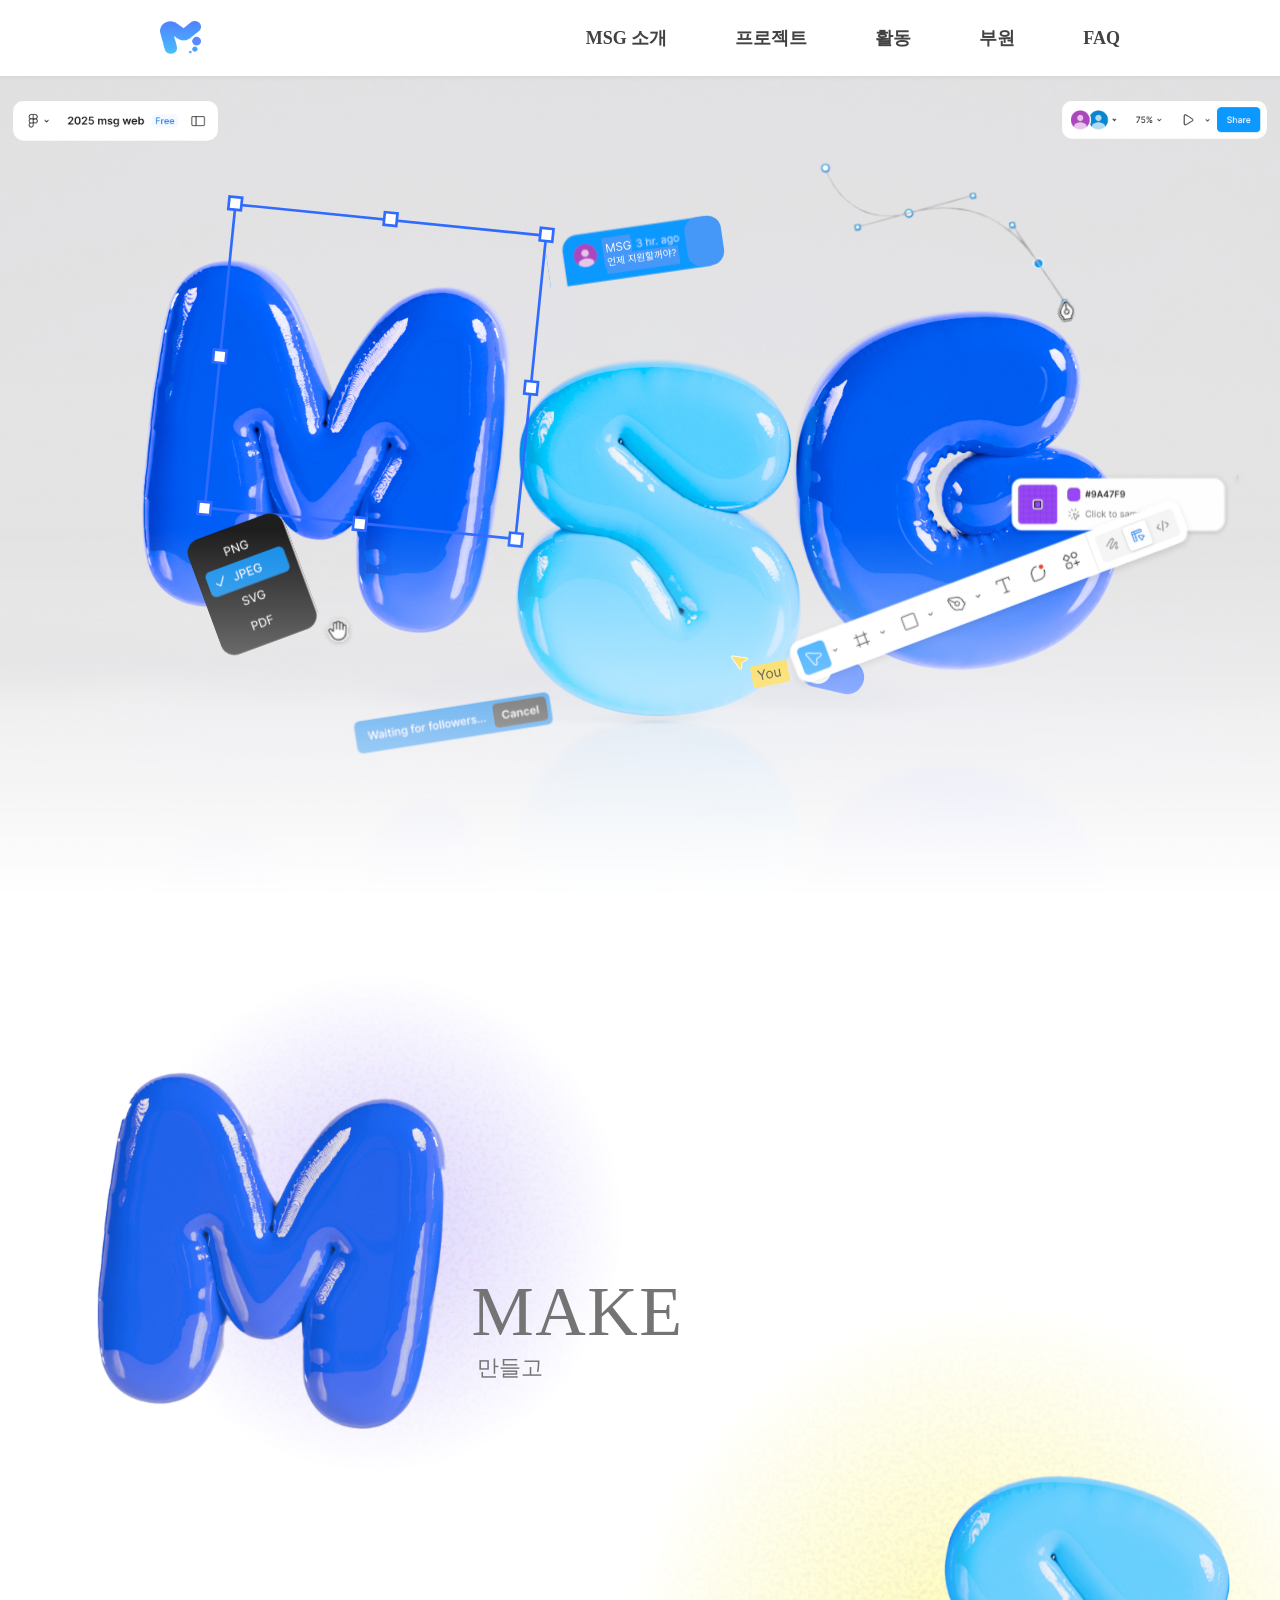
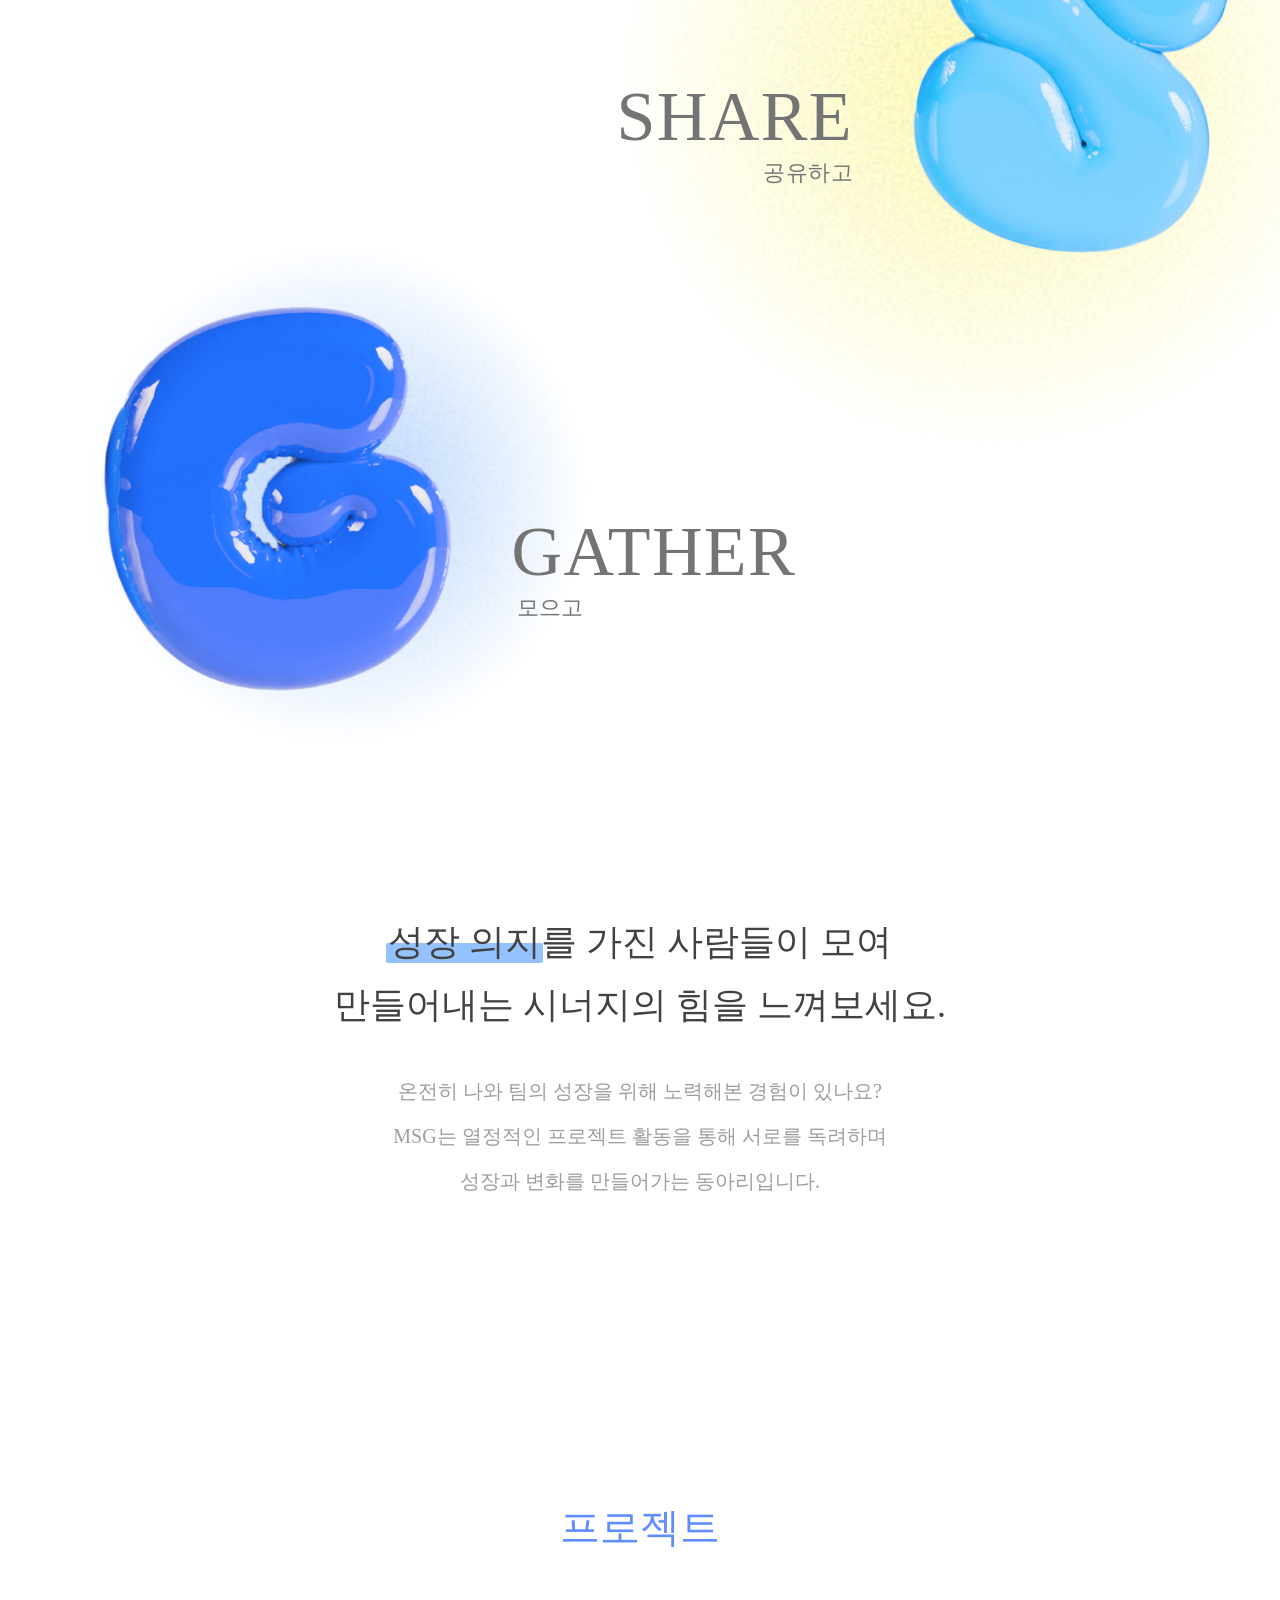
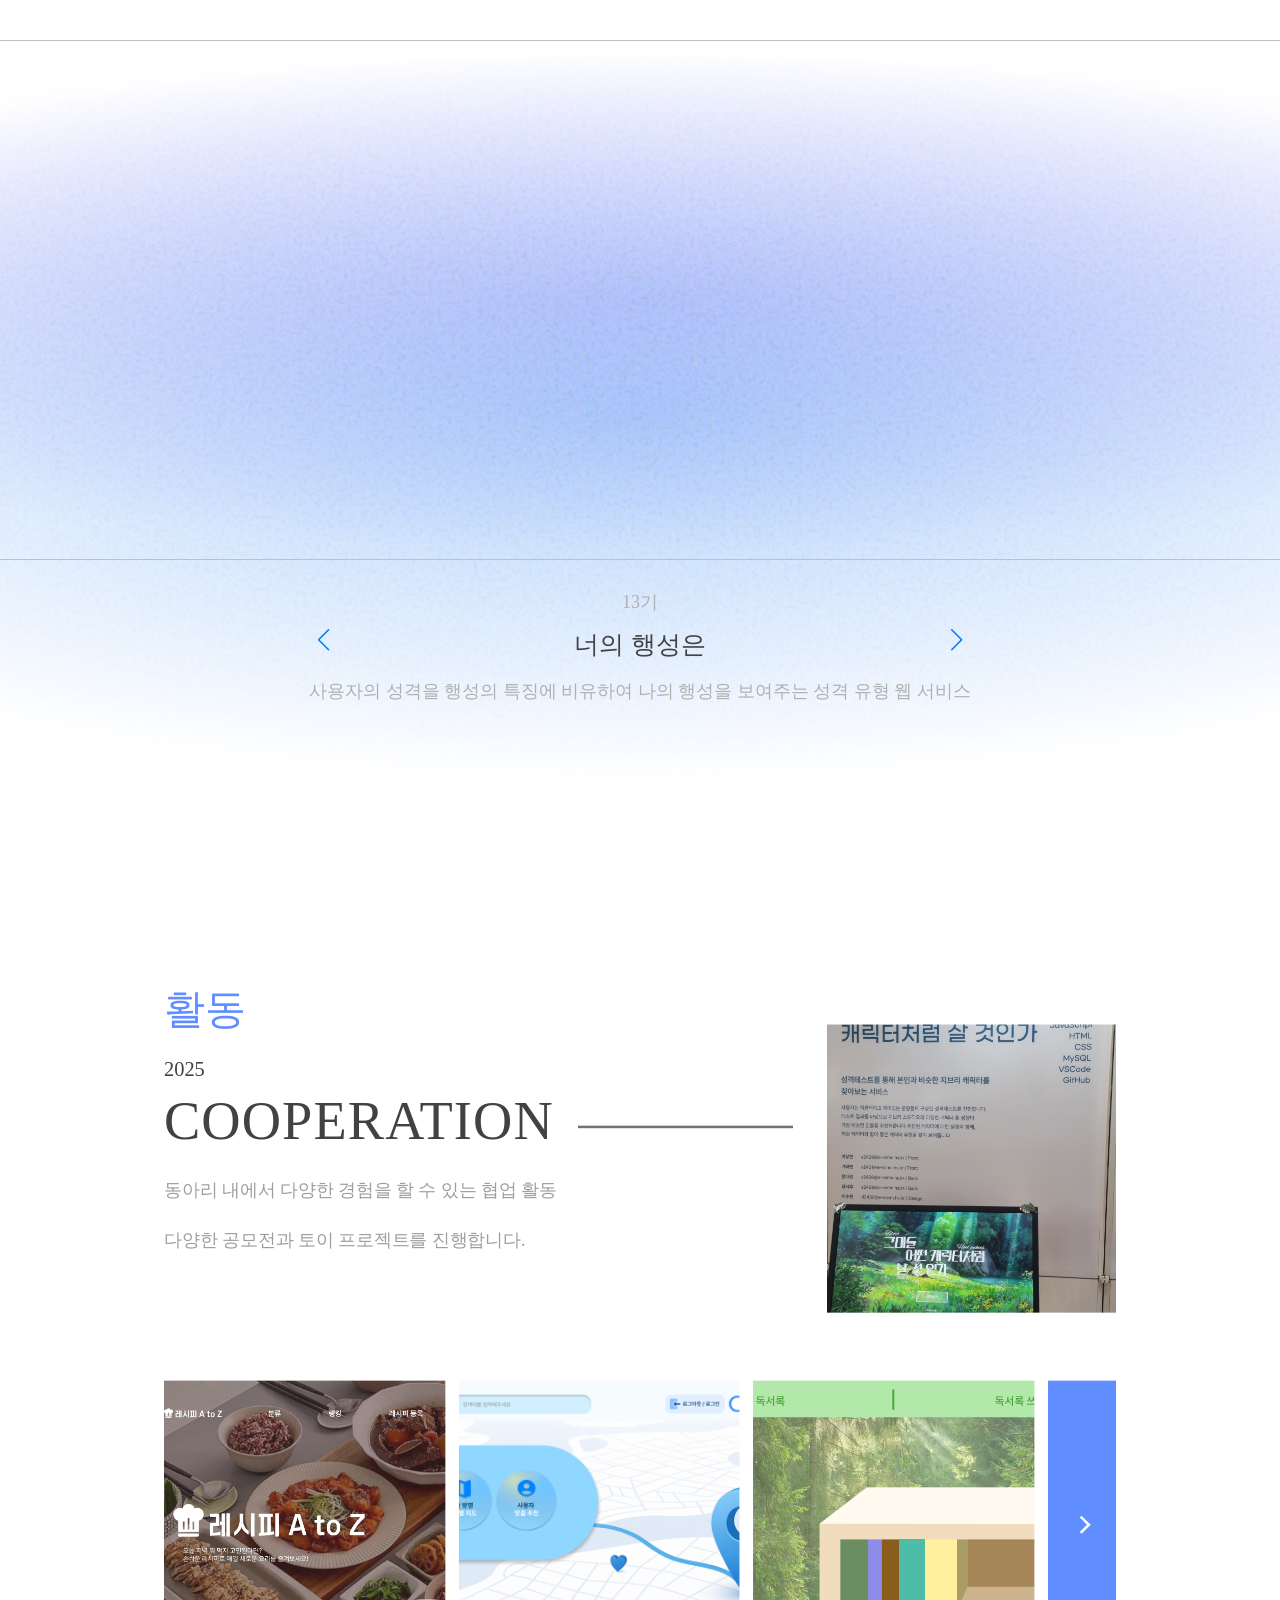
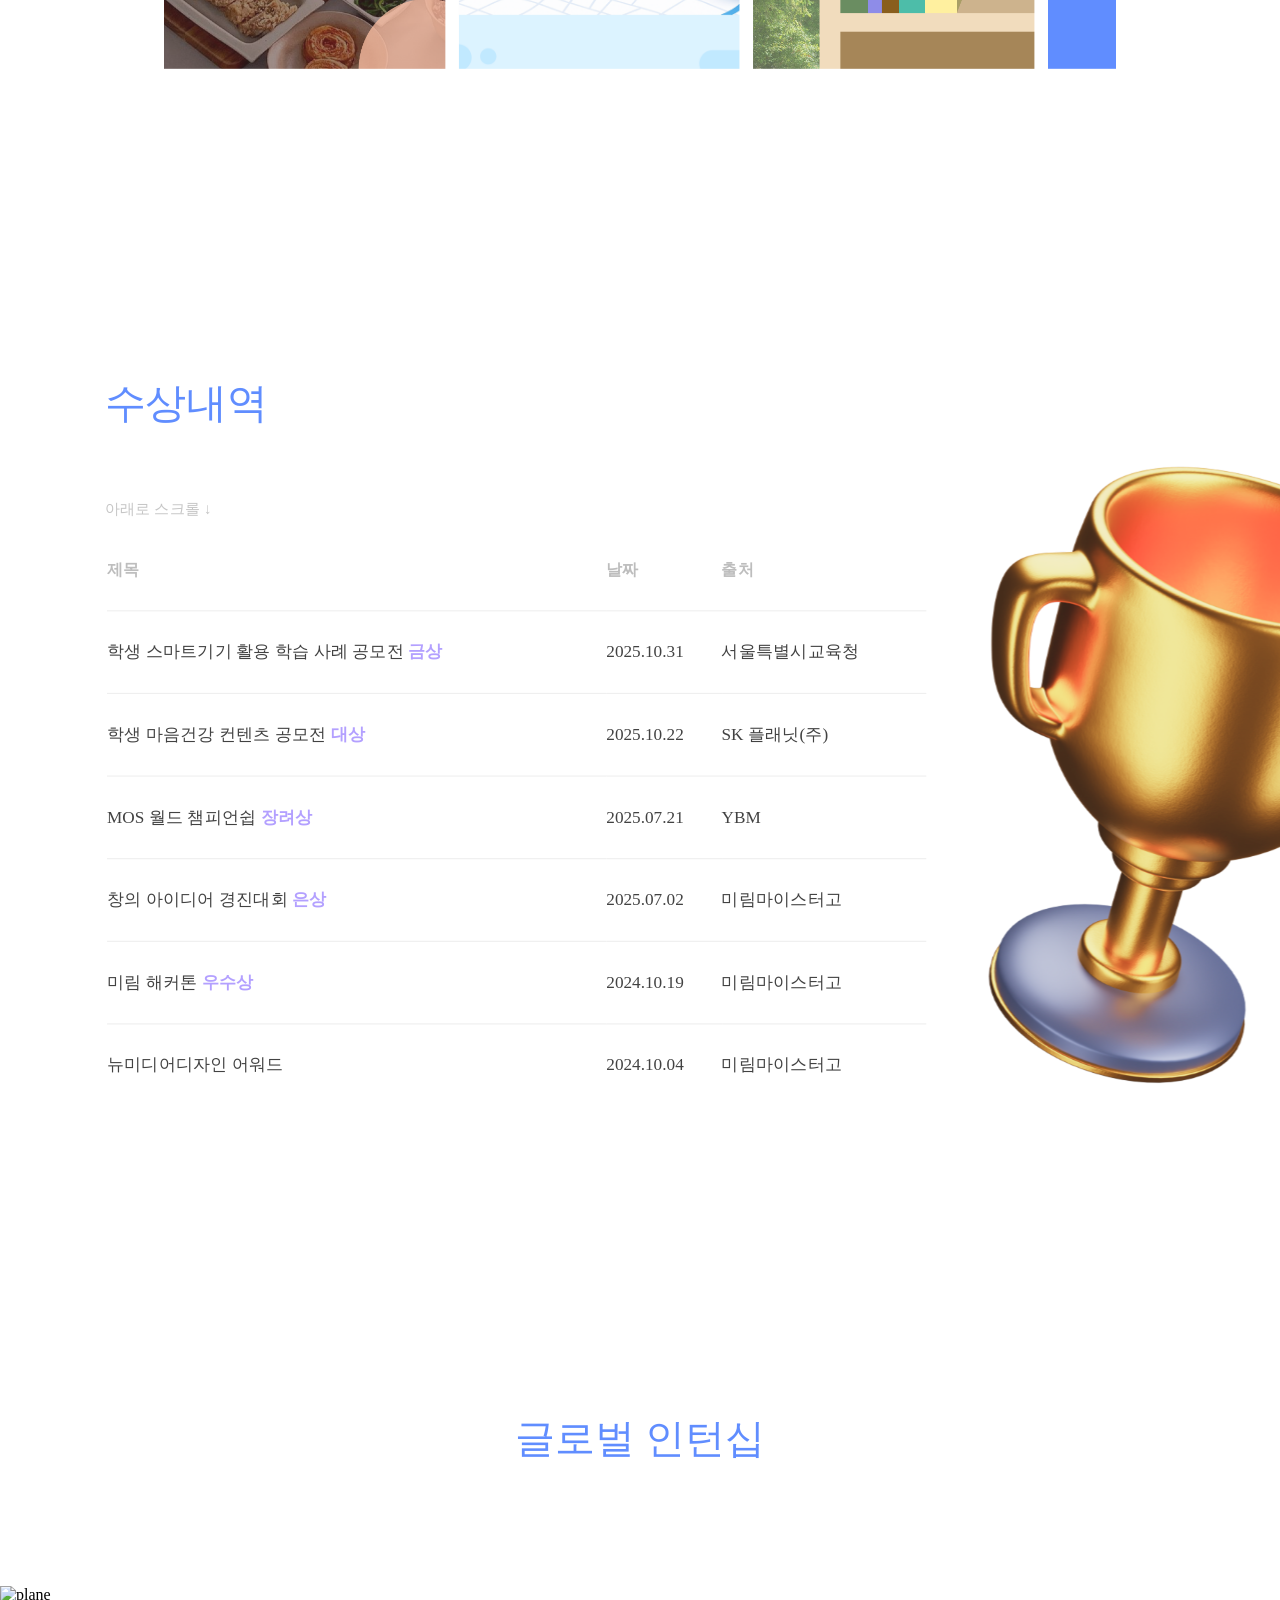
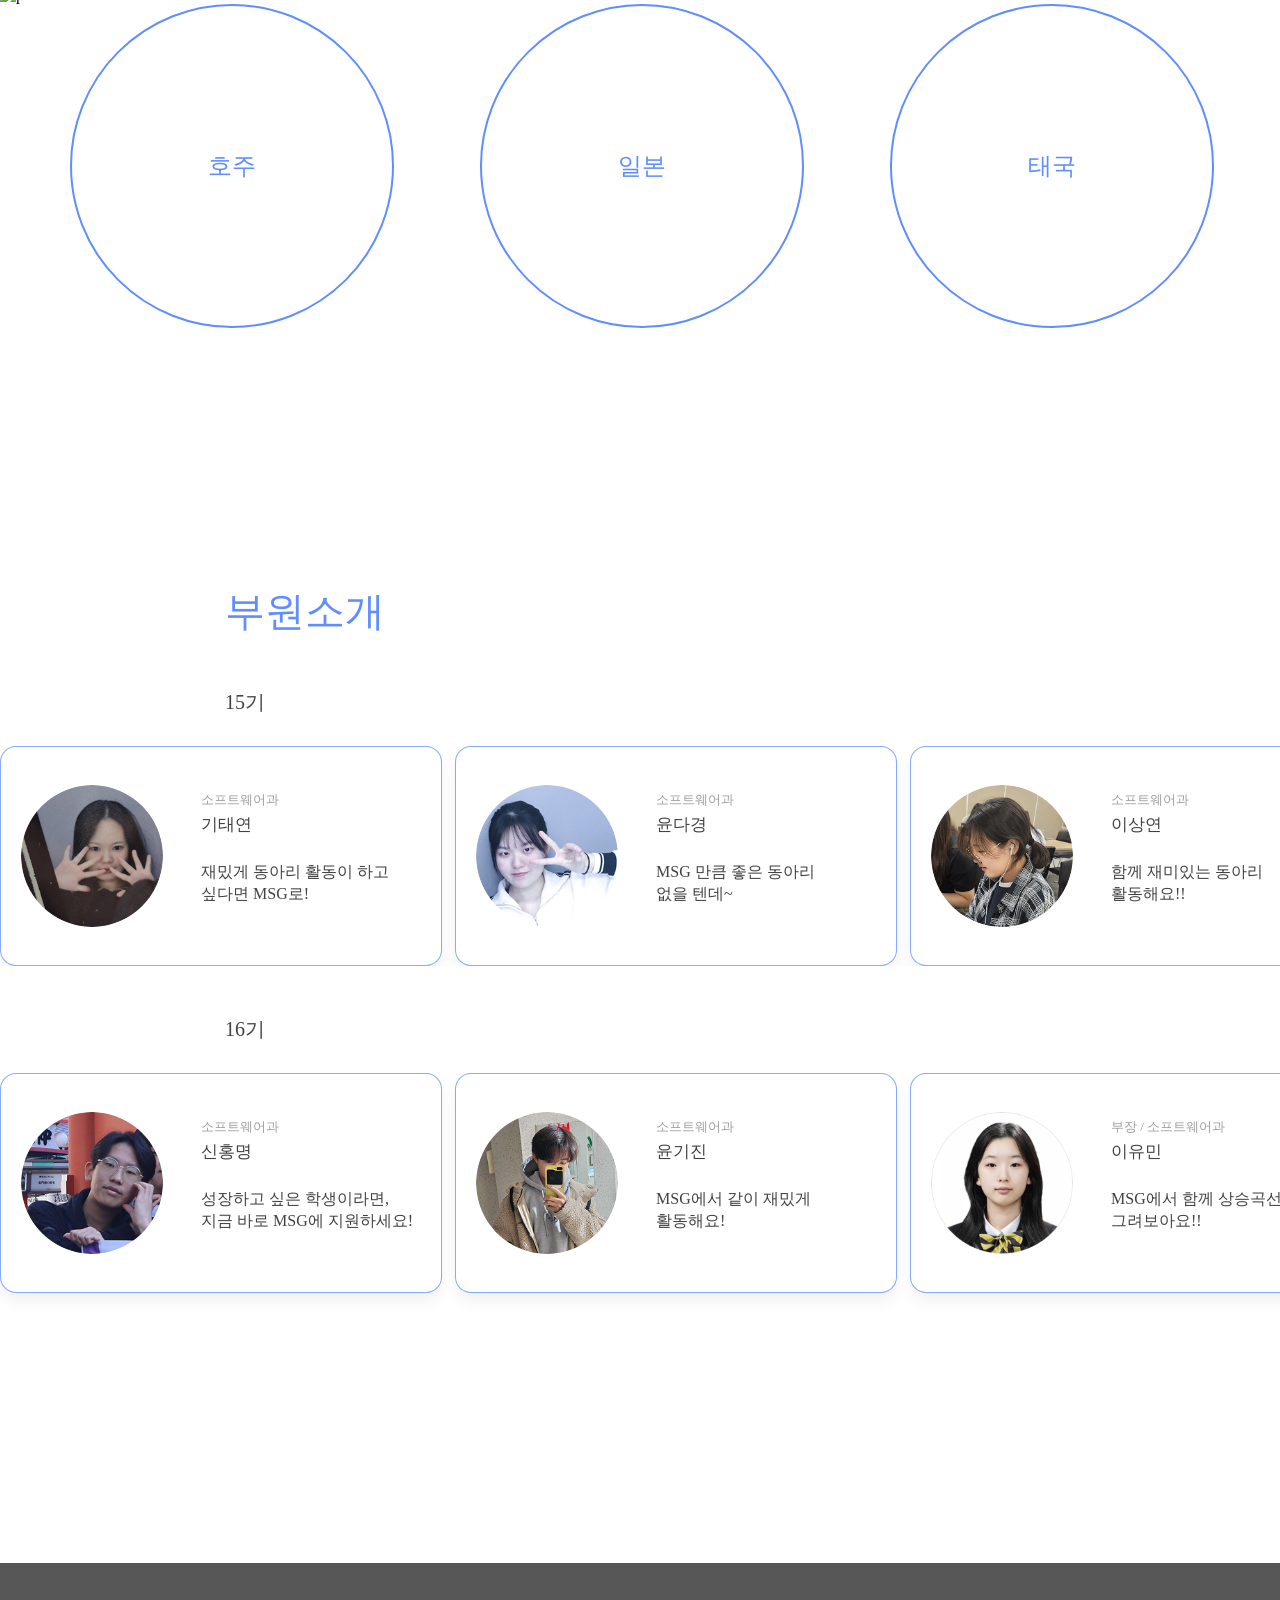
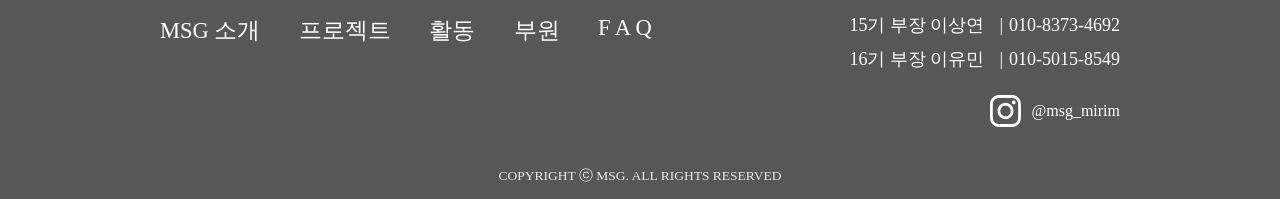
==== commit 87442223: "[Fix:Design]" ====
--- a/index.html
+++ b/index.html
@@ -12,6 +12,13 @@
   </head>
 
   <body>
+    <div id="mobile-notice">
+      <img src="./image/logo.svg" alt="로고" class="mobile-logo">
+        <h1>안내사항</h1>
+        <p>이 사이트는 콘텐츠 특성 상<br>
+            모바일을 지원하지 않습니다.<br>
+            PC에서 만나요!</p>
+    </div>
     <!-- header -->
     <header>
       <a href="#" class="header-logo-link" id="header-logo-link" aria-label="첫 화면으로">
@@ -56,10 +63,6 @@
       </div>
     </div>
 
-    <!-- <button class="floating" onclick="goToPage()">
-      <p>지원하기</p>
-    </button> -->
-
     <main class="main">
       <div class="content-banner">
         <img
@@ -94,7 +97,6 @@
           class="banner-06"
           alt="banner-deco"
         />
-
         <img
           src="./image/index/banner-deco-12.svg"
           class="banner-12"
@@ -105,43 +107,6 @@
           class="banner-13"
           alt="banner-deco"
         />
-
-
-        <!-- <img
-          src="./image/index/banner-deco-02.png"
-          class="banner-02"
-          alt="banner-deco"
-        />
-        <img
-          src="./image/index/banner-deco-03.png"
-          class="banner-03"
-          alt="banner-deco"
-        />
-        <img
-          src="./image/index/banner-deco-04.png"
-          class="banner-04"
-          alt="banner-deco"
-        />
-        <img
-          src="./image/index/banner-deco-05.png"
-          class="banner-05"
-          alt="banner-deco"
-        />
-        <img
-          src="./image/index/banner-deco-09.png"
-          class="banner-09"
-          alt="banner-deco"
-        />
-        <img
-          src="./image/index/banner-deco-10.png"
-          class="banner-10"
-          alt="banner-deco"
-        />
-        <img
-          src="./image/index/banner-deco-11.png"
-          class="banner-11"
-          alt="banner-deco"
-        /> -->
       </div>
     </main>
 
@@ -327,6 +292,9 @@
     </section>
     
     <h2 class="global-title">글로벌 인턴십</h2>
+      <div class="global-plane">
+        <img src="./image/plane.svg" alt="plane" />
+      </div>
       <div class="global-row">
 
         <div class="global-card">
